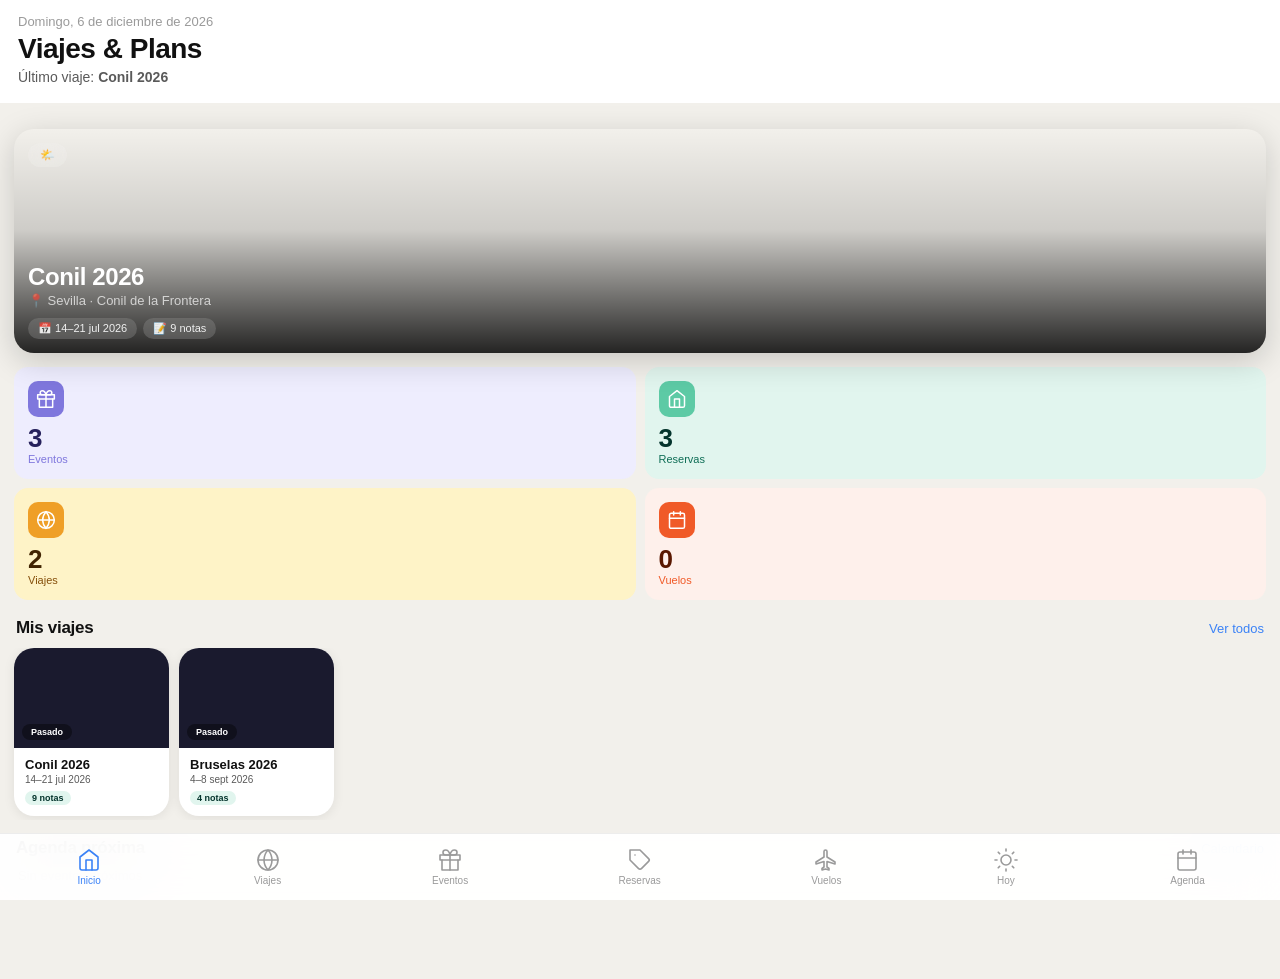
==== v3.html @ dc6c93c6 "Add files via upload" ====
<!DOCTYPE html>
<html lang="es">
<head>
<meta charset="UTF-8">
<meta name="viewport" content="width=device-width, initial-scale=1, viewport-fit=cover">
<meta name="apple-mobile-web-app-capable" content="yes">
<meta name="apple-mobile-web-app-status-bar-style" content="black-translucent">
<meta name="apple-mobile-web-app-title" content="Viajes & Plans">
<meta name="theme-color" content="#0f0f1a">
<title>Viajes & Plans</title>
<style>
:root{
  --bg:#f2f0eb;--card:#fff;--text:#111;--text2:#5a5a5a;--text3:#9a9a9a;
  --border:rgba(0,0,0,.07);--navy:#0f0f1a;--navy2:#1a1a2e;
  --teal:#5DCAA5;--teal-d:#04342C;--teal-l:#E1F5EE;
  --purple:#7F77DD;--purple-d:#26215C;--purple-l:#EEEDFE;
  --amber:#EF9F27;--amber-d:#412402;--amber-l:#FEF3C7;
  --blue:#3B82F6;--blue-d:#1e3a5f;--blue-l:#EFF6FF;
  --coral:#F05A28;--coral-l:#FEF0EB;--coral-d:#5a1800;
  --red:#EF4444;--red-l:#FEF2F2;
  --r:20px;--r-sm:14px;
  --safe-t:env(safe-area-inset-top,44px);
  --safe-b:env(safe-area-inset-bottom,34px);
}
*{box-sizing:border-box;margin:0;padding:0;-webkit-tap-highlight-color:transparent}
html,body{background:var(--bg);font-family:-apple-system,BlinkMacSystemFont,'SF Pro Display','Helvetica Neue',sans-serif;color:var(--text);min-height:100vh;overflow-x:hidden}
.screen{display:none;flex-direction:column;min-height:100vh;padding-bottom:calc(76px + var(--safe-b))}
.screen.active{display:flex}
.tabbar{position:fixed;bottom:0;left:0;right:0;z-index:200;background:rgba(255,255,255,.94);backdrop-filter:blur(24px);-webkit-backdrop-filter:blur(24px);border-top:.5px solid var(--border);display:flex;justify-content:space-around;padding:10px 0 calc(10px + var(--safe-b))}
.tab{display:flex;flex-direction:column;align-items:center;gap:3px;padding:4px 14px;cursor:pointer;min-width:56px}
.tab svg{width:24px;height:24px;stroke:var(--text3);fill:none;stroke-width:1.6;stroke-linecap:round;stroke-linejoin:round;transition:stroke .2s}
.tab span{font-size:10px;color:var(--text3);transition:color .2s;font-weight:500}
.tab.active svg{stroke:var(--blue)}
.tab.active span{color:var(--blue)}
.pg-hd{background:var(--card);padding:calc(var(--safe-t) + 14px) 18px 16px;border-bottom:.5px solid var(--border)}
.pg-hd-row{display:flex;align-items:flex-end;justify-content:space-between}
.pg-hd h1{font-size:28px;font-weight:700;letter-spacing:-.5px}
.pg-hd p{font-size:14px;color:var(--text2);margin-top:3px}
.pg-add-btn{display:flex;align-items:center;gap:5px;background:var(--navy);color:#fff;border:none;border-radius:30px;padding:8px 14px;font-size:13px;font-weight:700;cursor:pointer;flex-shrink:0}
.pg-add-btn svg{width:16px;height:16px;stroke:#fff;fill:none;stroke-width:2.5;stroke-linecap:round;stroke-linejoin:round}
.home-hd{background:var(--card);padding:calc(var(--safe-t) + 14px) 18px 18px}
.home-date{font-size:13px;color:var(--text3);margin-bottom:4px}
.home-title{font-size:28px;font-weight:700;letter-spacing:-.5px}
.home-sub{font-size:14px;color:var(--text2);margin-top:4px}
.hero-wrap{padding:14px 14px 0}
.hero-card{border-radius:var(--r);overflow:hidden;position:relative;height:224px;cursor:pointer;box-shadow:0 8px 32px rgba(0,0,0,.18)}
.hero-card img{width:100%;height:100%;object-fit:cover;display:block}
.hero-card .hero-bg{position:absolute;inset:0;background-size:cover;background-position:center;}
.hero-overlay{position:absolute;inset:0;background:linear-gradient(to top,rgba(0,0,0,.85) 0%,rgba(0,0,0,.15) 55%,transparent 100%)}
.hero-top{position:absolute;top:14px;left:14px;right:14px;display:flex;justify-content:space-between;align-items:flex-start}
.weather-pill{background:rgba(255,255,255,.15);backdrop-filter:blur(10px);-webkit-backdrop-filter:blur(10px);border-radius:30px;padding:5px 12px;font-size:12px;color:#fff;font-weight:500}
.countdown-pill{background:var(--teal);border-radius:30px;padding:6px 12px;text-align:center}
.cd-n{font-size:16px;font-weight:700;color:var(--teal-d);line-height:1}
.cd-l{font-size:9px;color:#085041;text-transform:uppercase;letter-spacing:.4px}
.hero-bottom{position:absolute;bottom:14px;left:14px;right:14px}
.hero-name{font-size:24px;font-weight:700;color:#fff;letter-spacing:-.4px;line-height:1.1}
.hero-dest{font-size:13px;color:rgba(255,255,255,.7);margin-top:3px}
.hero-chips{display:flex;gap:6px;margin-top:10px;flex-wrap:wrap}
.hero-chip{background:rgba(255,255,255,.15);backdrop-filter:blur(8px);-webkit-backdrop-filter:blur(8px);border-radius:20px;padding:4px 10px;font-size:11px;color:rgba(255,255,255,.9);font-weight:500}
.no-trips-hero{background:var(--navy2);border-radius:var(--r);height:160px;display:flex;flex-direction:column;align-items:center;justify-content:center;gap:8px;cursor:pointer}
.no-trips-hero span{font-size:36px}
.no-trips-hero p{font-size:14px;color:rgba(255,255,255,.7);font-weight:500}
.stat-grid{display:grid;grid-template-columns:1fr 1fr;gap:9px;padding:14px 14px 0}
.sc{border-radius:var(--r-sm);padding:14px;cursor:pointer}
.sc.purple{background:var(--purple-l)}.sc.teal{background:var(--teal-l)}.sc.amber{background:var(--amber-l)}.sc.coral{background:var(--coral-l)}
.sc-icon{width:36px;height:36px;border-radius:10px;display:flex;align-items:center;justify-content:center;margin-bottom:8px}
.sc-icon svg{width:20px;height:20px;stroke:#fff;fill:none;stroke-width:1.8;stroke-linecap:round;stroke-linejoin:round}
.sc.purple .sc-icon{background:var(--purple)}.sc.teal .sc-icon{background:var(--teal)}.sc.amber .sc-icon{background:var(--amber)}.sc.coral .sc-icon{background:var(--coral)}
.sc-n{font-size:26px;font-weight:700;line-height:1}
.sc.purple .sc-n{color:var(--purple-d)}.sc.teal .sc-n{color:var(--teal-d)}.sc.amber .sc-n{color:var(--amber-d)}.sc.coral .sc-n{color:var(--coral-d)}
.sc-l{font-size:11px;margin-top:2px;font-weight:500}
.sc.purple .sc-l{color:var(--purple)}.sc.teal .sc-l{color:#0F6E56}.sc.amber .sc-l{color:#854F0B}.sc.coral .sc-l{color:var(--coral)}
.sec-hd{display:flex;align-items:center;justify-content:space-between;padding:18px 16px 10px}
.sec-hd h2{font-size:17px;font-weight:700;letter-spacing:-.3px}
.sec-hd button{font-size:13px;color:var(--blue);background:none;border:none;cursor:pointer;font-weight:500}
.hscroll{display:flex;gap:10px;padding:0 14px 4px;overflow-x:auto;-webkit-overflow-scrolling:touch}
.hscroll::-webkit-scrollbar{display:none}
.tc{min-width:155px;border-radius:var(--r);overflow:hidden;flex-shrink:0;background:var(--card);box-shadow:0 2px 12px rgba(0,0,0,.08);cursor:pointer}
.tc-img{height:100px;overflow:hidden;position:relative;background:var(--navy2)}
.tc-img img{width:100%;height:100%;object-fit:cover;display:block}
.tc-badge{position:absolute;bottom:8px;left:8px;font-size:9px;font-weight:700;padding:3px 9px;border-radius:20px}
.tc-badge.green{background:var(--teal);color:var(--teal-d)}.tc-badge.blue{background:var(--blue);color:#fff}.tc-badge.gray{background:rgba(0,0,0,.4);color:#fff}
.tc-body{padding:9px 11px 11px}
.tc-body h3{font-size:13px;font-weight:700}
.tc-body p{font-size:10px;color:var(--text2);margin-top:2px}
.tc-pills{display:flex;gap:4px;margin-top:6px;flex-wrap:wrap}
.pill{font-size:9px;font-weight:700;padding:2px 7px;border-radius:20px}
.pill.blue{background:var(--blue-l);color:var(--blue-d)}.pill.teal{background:var(--teal-l);color:var(--teal-d)}.pill.amber{background:var(--amber-l);color:var(--amber-d)}.pill.purple{background:var(--purple-l);color:var(--purple-d)}
.agenda{padding:0 14px}
.ar{display:flex;align-items:center;gap:10px;background:var(--card);border-radius:var(--r-sm);padding:11px 13px;margin-bottom:8px;box-shadow:0 1px 6px rgba(0,0,0,.05);cursor:pointer}
.ar-date{min-width:44px;border-radius:11px;padding:6px 4px;text-align:center;flex-shrink:0}
.ar-date.ev{background:var(--purple-l)}.ar-date.ho{background:var(--teal-l)}.ar-date.re{background:var(--amber-l)}
.ar-date .d{font-size:18px;font-weight:700;line-height:1}
.ar-date .m{font-size:9px;text-transform:uppercase;letter-spacing:.3px;margin-top:2px;font-weight:600}
.ar-date.ev .d,.ar-date.ev .m{color:#3C3489}.ar-date.ho .d,.ar-date.ho .m{color:var(--teal-d)}.ar-date.re .d,.ar-date.re .m{color:var(--amber-d)}
.ar-body{flex:1;min-width:0}
.ar-body h3{font-size:13px;font-weight:600;white-space:nowrap;overflow:hidden;text-overflow:ellipsis}
.ar-body p{font-size:11px;color:var(--text2);margin-top:2px}
.ar-tag{font-size:9px;font-weight:700;padding:3px 8px;border-radius:20px;white-space:nowrap}
.ar-tag.ev{background:var(--purple-l);color:var(--purple-d)}.ar-tag.ho{background:var(--teal-l);color:var(--teal-d)}.ar-tag.re{background:var(--amber-l);color:var(--amber-d)}
.banner-card{border-radius:var(--r);overflow:hidden;background:var(--card);box-shadow:0 3px 16px rgba(0,0,0,.09);margin-bottom:14px}
.banner-img{position:relative;overflow:hidden;background:var(--navy2)}
.banner-img img{width:100%;height:100%;object-fit:cover;display:block;transition:transform .3s}
.banner-img.h180{height:180px}.banner-img.h160{height:160px}.banner-img.h140{height:140px}
.banner-img.top img{object-position:top center}
.banner-img.center img{object-position:center center}
.banner-img.bottom img{object-position:bottom center}
.b-overlay{position:absolute;inset:0;background:linear-gradient(to top,rgba(0,0,0,.82) 0%,rgba(0,0,0,.1) 50%,transparent 100%)}
.b-content{position:absolute;bottom:14px;left:14px;right:14px}
.b-tag{display:inline-block;font-size:9px;font-weight:700;padding:3px 9px;border-radius:20px;margin-bottom:7px;letter-spacing:.3px}
.b-tag.concert{background:var(--purple);color:#fff}.b-tag.entrada{background:var(--teal);color:var(--teal-d)}.b-tag.hotel{background:var(--teal);color:var(--teal-d)}.b-tag.restaurante{background:var(--amber);color:var(--amber-d)}.b-tag.apartamento{background:var(--blue);color:#fff}.b-tag.viaje{background:rgba(255,255,255,.2);color:#fff}
.b-title{font-size:20px;font-weight:700;color:#fff;letter-spacing:-.3px;line-height:1.1}
.b-sub{font-size:12px;color:rgba(255,255,255,.72);margin-top:4px}
.b-body{padding:13px 15px 15px}
.b-meta{display:flex;gap:12px;margin-bottom:12px;flex-wrap:wrap}
.b-meta-item{display:flex;align-items:center;gap:5px;font-size:12px;color:var(--text2)}
.b-meta-item svg{width:14px;height:14px;stroke:var(--text3);fill:none;stroke-width:1.8;stroke-linecap:round;stroke-linejoin:round}
.b-actions{display:flex;gap:8px}
.b-btn{flex:1;padding:11px 8px;border-radius:var(--r-sm);font-size:12px;font-weight:700;text-align:center;text-decoration:none;border:none;cursor:pointer;display:block}
.b-btn.primary{background:var(--navy);color:#fff}.b-btn.purple{background:var(--purple-l);color:var(--purple-d)}.b-btn.teal{background:var(--teal-l);color:var(--teal-d)}.b-btn.blue{background:var(--blue-l);color:var(--blue-d)}.b-btn.disabled{background:#f0f0f0;color:#aaa;pointer-events:none}
.b-footer{display:flex;justify-content:space-between;align-items:center;margin-top:12px;padding-top:12px;border-top:.5px solid var(--border)}
.b-share-btn{display:flex;align-items:center;gap:4px;background:none;border:none;color:var(--blue);font-size:12px;font-weight:600;cursor:pointer;padding:0}
.b-share-btn svg{width:13px;height:13px;stroke:currentColor;fill:none;stroke-width:2.5;stroke-linecap:round;stroke-linejoin:round}
.b-edit-btn{display:flex;align-items:center;gap:4px;background:none;border:none;color:var(--text3);font-size:12px;cursor:pointer;padding:0}
.b-edit-btn svg{width:13px;height:13px;stroke:currentColor;fill:none;stroke-width:2;stroke-linecap:round;stroke-linejoin:round}
.det-hd{position:relative;overflow:hidden;background:var(--navy)}
.det-hd-img{width:100%;height:220px;object-fit:cover;display:block;opacity:.55}
.det-hd-img.top{object-position:top center}.det-hd-img.center{object-position:center}.det-hd-img.bottom{object-position:bottom center}
.det-overlay{position:absolute;inset:0;background:linear-gradient(to top,var(--navy) 0%,transparent 65%)}
.det-back{position:absolute;top:calc(var(--safe-t) + 12px);left:16px;display:flex;align-items:center;gap:5px;color:rgba(255,255,255,.8);font-size:14px;cursor:pointer;background:rgba(0,0,0,.2);backdrop-filter:blur(8px);-webkit-backdrop-filter:blur(8px);border:none;border-radius:30px;padding:6px 12px}
.det-back svg{width:18px;height:18px;stroke:rgba(255,255,255,.8);fill:none;stroke-width:2;stroke-linecap:round;stroke-linejoin:round}
.det-weather{position:absolute;top:calc(var(--safe-t) + 12px);right:16px;background:rgba(255,255,255,.15);backdrop-filter:blur(10px);-webkit-backdrop-filter:blur(10px);border-radius:30px;padding:5px 12px;font-size:12px;color:#fff;font-weight:500}
.det-content{position:absolute;bottom:0;left:0;right:0;padding:20px}
.det-title{font-size:26px;font-weight:700;color:#fff;letter-spacing:-.4px}
.det-sub{font-size:13px;color:rgba(255,255,255,.65);margin-top:3px}
.det-chips{display:flex;gap:6px;margin-top:10px;flex-wrap:wrap}
.det-actions{padding:10px 14px 0;display:flex;gap:8px;justify-content:flex-end}
.det-action-btn{display:flex;align-items:center;gap:5px;border:none;border-radius:30px;padding:8px 14px;font-size:12px;font-weight:700;cursor:pointer}
.notes-wrap{padding:12px 14px 0}
.note-card{background:var(--card);border-radius:var(--r-sm);margin-bottom:8px;overflow:hidden;box-shadow:0 1px 6px rgba(0,0,0,.05)}
.note-hd{padding:13px 14px;display:flex;align-items:center;justify-content:space-between;cursor:pointer}
.note-hd h3{font-size:14px;font-weight:600;flex:1;padding-right:8px;line-height:1.3}
.note-hd-icons{display:flex;align-items:center;gap:8px}
.note-hd svg.chevron{width:18px;height:18px;stroke:var(--text3);fill:none;stroke-width:2;stroke-linecap:round;stroke-linejoin:round;transition:transform .3s;flex-shrink:0}
.note-body{display:none;padding:12px 14px 14px;font-size:13px;color:var(--text2);line-height:1.8;white-space:pre-wrap;border-top:.5px solid var(--border)}
.note-body a{color:var(--blue);text-decoration:none;font-weight:500}
.note-card.open .note-body{display:block}
.note-card.open .note-hd svg.chevron{transform:rotate(180deg)}
.note-del-btn{background:none;border:none;cursor:pointer;padding:2px;flex-shrink:0}
.note-del-btn svg{width:15px;height:15px;stroke:var(--text3);fill:none;stroke-width:2;stroke-linecap:round;stroke-linejoin:round}.note-del-btn:first-child svg{stroke:var(--blue)}
.add-note-btn{display:flex;align-items:center;justify-content:center;gap:8px;width:100%;padding:13px;background:var(--card);border-radius:var(--r-sm);border:1.5px dashed var(--border);font-size:13px;font-weight:600;color:var(--text2);cursor:pointer;margin-bottom:8px}
.add-note-btn svg{width:18px;height:18px;stroke:var(--text3);fill:none;stroke-width:2;stroke-linecap:round;stroke-linejoin:round}
.raw-toggle{display:inline-flex;align-items:center;gap:4px;font-size:12px;color:var(--blue);font-weight:600;background:none;border:none;cursor:pointer;margin-top:10px;padding:0}
.raw-body{display:none;background:var(--bg);border-radius:var(--r-sm);padding:12px;margin-top:8px;font-size:12px;color:var(--text2);line-height:1.65;white-space:pre-wrap}
.raw-body.open{display:block}
.cal-wrap{padding:14px}
.cal-header{display:flex;align-items:center;justify-content:space-between;margin-bottom:14px}
.cal-header h2{font-size:18px;font-weight:700;letter-spacing:-.3px}
.cal-nav{display:flex;gap:4px}
.cal-nav button{width:32px;height:32px;border-radius:50%;border:none;background:var(--card);cursor:pointer;display:flex;align-items:center;justify-content:center;box-shadow:0 1px 4px rgba(0,0,0,.08)}
.cal-nav button svg{width:16px;height:16px;stroke:var(--text);fill:none;stroke-width:2;stroke-linecap:round;stroke-linejoin:round}
.cal-grid-header{display:grid;grid-template-columns:repeat(7,1fr);margin-bottom:4px}
.cal-grid-header span{text-align:center;font-size:11px;font-weight:600;color:var(--text3);padding:4px 0}
.cal-grid{display:grid;grid-template-columns:repeat(7,1fr);gap:3px}
.cal-day{height:44px;border-radius:10px;display:flex;flex-direction:column;align-items:center;justify-content:center;cursor:pointer;position:relative;font-size:14px;font-weight:500;color:var(--text)}
.cal-day.empty{cursor:default}
.cal-day.today{background:var(--blue);color:#fff;font-weight:700}
.cal-day.has-event::after{content:'';position:absolute;bottom:5px;width:4px;height:4px;border-radius:50%;background:var(--purple)}
.cal-day.has-trip{background:var(--teal-l);color:var(--teal-d)}
.cal-day.has-trip.today{background:var(--blue);color:#fff}
.cal-day.has-reservation::after{content:'';position:absolute;bottom:5px;width:4px;height:4px;border-radius:50%;background:var(--amber)}
.cal-day.has-event.has-trip::after{background:var(--purple)}
.cal-events-day{background:var(--card);border-radius:var(--r-sm);padding:12px 14px;margin-top:12px;display:none}
.cal-events-day.show{display:block}
.cal-ev-title{font-size:13px;font-weight:700;margin-bottom:8px}
.cal-ev-item{display:flex;align-items:center;gap:8px;padding:7px 0;border-bottom:.5px solid var(--border);font-size:13px}
.cal-ev-item:last-child{border-bottom:none}
.cal-ev-dot{width:8px;height:8px;border-radius:50%;flex-shrink:0}
.overlay{position:fixed;inset:0;background:rgba(0,0,0,.55);z-index:300;display:none;align-items:flex-end}
.overlay.open{display:flex}
.sheet{background:var(--card);border-radius:24px 24px 0 0;padding:0 0 calc(16px + var(--safe-b));width:100%;max-height:92vh;overflow-y:auto;display:flex;flex-direction:column}
.sheet-handle{width:36px;height:4px;background:var(--border);border-radius:2px;margin:12px auto 0}
.sheet-header{padding:16px 18px 12px;border-bottom:.5px solid var(--border);display:flex;align-items:center;justify-content:space-between}
.sheet-header h2{font-size:18px;font-weight:700;letter-spacing:-.3px}
.sheet-close{width:30px;height:30px;border-radius:50%;background:var(--bg);border:none;cursor:pointer;display:flex;align-items:center;justify-content:center;font-size:16px;color:var(--text2)}
.sheet-body{padding:16px 18px;flex:1;overflow-y:auto}
.sheet-footer{padding:12px 18px 0;border-top:.5px solid var(--border)}
.form-group{margin-bottom:16px}
.form-label{font-size:12px;font-weight:700;color:var(--text2);text-transform:uppercase;letter-spacing:.5px;margin-bottom:7px;display:block}
.form-input,.form-select,.form-textarea{width:100%;background:var(--bg);border:1.5px solid transparent;border-radius:var(--r-sm);padding:12px 14px;font-size:15px;color:var(--text);font-family:inherit;outline:none;-webkit-appearance:none;transition:border-color .2s}
.form-input:focus,.form-select:focus,.form-textarea:focus{border-color:var(--blue);background:var(--card)}
.form-textarea{min-height:140px;resize:vertical;line-height:1.6;font-size:13px}
.form-hint{font-size:11px;color:var(--text3);margin-top:5px}
.img-preview-wrap{border-radius:var(--r-sm);overflow:hidden;height:140px;background:var(--bg);margin-top:8px;position:relative;display:none}
.img-preview-wrap.show{display:block}
.img-preview-wrap img{width:100%;height:100%;object-fit:cover;display:block}
.img-pos-row{display:flex;gap:6px;margin-top:8px}
.img-pos-btn{flex:1;padding:7px;border-radius:var(--r-sm);border:1.5px solid var(--border);background:var(--bg);font-size:11px;font-weight:600;color:var(--text2);cursor:pointer;text-align:center}
.img-pos-btn.active{border-color:var(--blue);background:var(--blue-l);color:var(--blue-d)}
.form-save-btn{width:100%;padding:15px;background:var(--navy);color:#fff;border:none;border-radius:var(--r-sm);font-size:16px;font-weight:700;cursor:pointer;margin-top:4px}
.form-delete-btn{width:100%;padding:13px;background:var(--red-l);color:var(--red);border:none;border-radius:var(--r-sm);font-size:14px;font-weight:700;cursor:pointer;margin-top:8px}
.type-grid{display:grid;grid-template-columns:1fr 1fr;gap:8px}
.type-opt{padding:12px;border-radius:var(--r-sm);border:1.5px solid var(--border);background:var(--bg);text-align:center;cursor:pointer;font-size:13px;font-weight:600;color:var(--text2)}
.type-opt.active{border-color:var(--blue);background:var(--blue-l);color:var(--blue-d)}
.weather-week{padding:0 14px 4px;overflow-x:auto;display:flex;gap:8px;-webkit-overflow-scrolling:touch}
.weather-week::-webkit-scrollbar{display:none}
.weather-day{background:var(--card);border-radius:var(--r-sm);padding:10px 12px;display:flex;flex-direction:column;align-items:center;gap:4px;min-width:64px;flex-shrink:0;box-shadow:0 1px 6px rgba(0,0,0,.06)}
.weather-day.today{background:var(--navy);border:none}
.weather-day-name{font-size:10px;font-weight:700;color:var(--text3);text-transform:uppercase;letter-spacing:.4px}
.weather-day.today .weather-day-name{color:rgba(255,255,255,.6)}
.weather-day-icon{font-size:22px;line-height:1}
.weather-day-temp{font-size:14px;font-weight:700;color:var(--text)}
.weather-day.today .weather-day-temp{color:#fff}
.weather-day-minmax{font-size:10px;color:var(--text3);font-weight:500}
.weather-day.today .weather-day-minmax{color:rgba(255,255,255,.5)}
.weather-loading{padding:12px 14px;font-size:12px;color:var(--text3);display:flex;align-items:center;gap:6px}
.share-opt{display:flex;align-items:center;gap:14px;padding:13px 0;border-bottom:.5px solid var(--border);cursor:pointer}
.share-opt:last-child{border-bottom:none}
.share-ic{width:46px;height:46px;border-radius:13px;display:flex;align-items:center;justify-content:center;font-size:22px;flex-shrink:0}
.share-text h3{font-size:15px;font-weight:600}
.share-text p{font-size:12px;color:var(--text2);margin-top:2px}
.reminder{background:var(--navy2);border-radius:var(--r-sm);padding:12px 14px;margin:0 14px 0;display:flex;align-items:center;gap:10px}
.reminder-icon{font-size:24px;flex-shrink:0}
.reminder-body h3{font-size:13px;font-weight:600;color:#fff}
.reminder-body p{font-size:11px;color:rgba(255,255,255,.65);margin-top:2px}
.search-bar{margin:12px 14px 0;background:var(--card);border-radius:var(--r-sm);padding:10px 14px;display:flex;align-items:center;gap:8px;box-shadow:0 1px 6px rgba(0,0,0,.05)}
.search-bar svg{width:16px;height:16px;stroke:var(--text3);fill:none;stroke-width:2;stroke-linecap:round;stroke-linejoin:round;flex-shrink:0}
.search-bar input{flex:1;border:none;background:none;font-size:14px;color:var(--text);outline:none;font-family:inherit}
.search-bar input::placeholder{color:var(--text3)}
.empty{padding:40px 20px;text-align:center;color:var(--text3)}
.empty span{font-size:48px;display:block;margin-bottom:12px}
.empty p{font-size:14px;line-height:1.5}
.paste-area{background:var(--bg);border:1.5px dashed var(--border);border-radius:var(--r-sm);padding:14px;margin-bottom:12px;cursor:pointer;text-align:center}
.paste-area p{font-size:13px;color:var(--text2);font-weight:500}
.paste-area span{font-size:11px;color:var(--text3);margin-top:3px;display:block}
.list-sep{padding:8px 0 4px;font-size:11px;font-weight:700;color:var(--text3);text-transform:uppercase;letter-spacing:.6px;display:flex;align-items:center;gap:8px}
.list-sep::after{content:'';flex:1;height:.5px;background:var(--border)}
.trip-sel-wrap{display:flex;gap:6px;flex-wrap:wrap;margin-top:6px}
.trip-sel-opt{padding:7px 12px;border-radius:30px;border:1.5px solid var(--border);background:var(--bg);font-size:12px;font-weight:600;color:var(--text2);cursor:pointer;white-space:nowrap}
.trip-sel-opt.active{border-color:var(--blue);background:var(--blue-l);color:var(--blue-d)}
.linked-section{padding:4px 14px 0}
.linked-item{display:flex;align-items:center;gap:10px;background:var(--card);border-radius:var(--r-sm);padding:10px 13px;margin-bottom:7px;box-shadow:0 1px 6px rgba(0,0,0,.05)}
.linked-dot{width:8px;height:8px;border-radius:50%;flex-shrink:0}
.linked-body{flex:1;min-width:0}
.linked-body h4{font-size:13px;font-weight:600;white-space:nowrap;overflow:hidden;text-overflow:ellipsis}
.linked-body p{font-size:11px;color:var(--text2);margin-top:2px}
.linked-tag{font-size:9px;font-weight:700;padding:3px 8px;border-radius:20px;white-space:nowrap}
.b-btn.call{background:#E8F5E9;color:#1B5E20}
.cal-ev-time{font-size:11px;color:var(--text3);white-space:nowrap;margin-left:auto;margin-right:8px}
.cal-ev-badge{font-size:9px;font-weight:700;padding:2px 7px;border-radius:20px}
.trip-link-badge{font-size:11px;color:var(--blue);font-weight:600;margin-bottom:8px;display:block}

.flight-card{border-radius:var(--r);background:linear-gradient(135deg,#0f0f1a 0%,#1a1a2e 100%);box-shadow:0 4px 20px rgba(0,0,0,.25);margin-bottom:14px;overflow:hidden}
.flight-header{padding:16px 16px 12px}
.flight-airline-row{font-size:11px;color:rgba(255,255,255,.4);font-weight:600;text-transform:uppercase;letter-spacing:.6px;margin-bottom:10px}
.flight-route{display:flex;align-items:center;gap:6px;margin-bottom:10px}
.flight-iata{font-size:28px;font-weight:700;color:#fff;letter-spacing:-1px;line-height:1}
.flight-iata-city{font-size:10px;color:rgba(255,255,255,.4);margin-top:2px;font-weight:500}
.flight-arrow{flex:1;text-align:center;color:rgba(255,255,255,.25);font-size:20px;letter-spacing:-2px}
.flight-meta-row{display:flex;gap:12px;flex-wrap:wrap}
.flight-meta-item{font-size:11px;color:rgba(255,255,255,.5);display:flex;align-items:center;gap:4px}
.flight-locator-box{text-align:right}
.flight-locator-label{font-size:9px;color:rgba(255,255,255,.35);text-transform:uppercase;letter-spacing:.5px;margin-bottom:2px}
.flight-locator{font-size:20px;font-weight:700;color:#38bdf8;letter-spacing:3px}
.flight-body{background:var(--card);padding:12px 14px 14px}
.flight-status{display:inline-flex;align-items:center;gap:6px;padding:5px 11px;border-radius:20px;font-size:11px;font-weight:700;cursor:pointer;margin-bottom:10px;user-select:none}
.flight-status.pending{background:var(--amber-l);color:var(--amber-d)}
.flight-status.checked{background:var(--teal-l);color:var(--teal-d)}
.flight-status.boarded{background:var(--purple-l);color:var(--purple-d)}
.flight-checkin-tag{font-size:10px;font-weight:700;color:#0EA5E9;background:#F0F9FF;padding:3px 9px;border-radius:20px;margin-left:6px}
.checkin-banner{background:linear-gradient(135deg,#0EA5E9,#0284c7);border-radius:var(--r-sm);padding:13px 15px;margin:10px 14px 0;display:flex;align-items:center;gap:12px;cursor:pointer}
.checkin-banner-dark{background:linear-gradient(135deg,#1e3a5f,#0f0f1a)}
.checkin-banner-icon{font-size:26px;flex-shrink:0}
.checkin-banner-body h3{font-size:13px;font-weight:700;color:#fff}
.checkin-banner-body p{font-size:11px;color:rgba(255,255,255,.75);margin-top:2px}
.checkin-ok-btn{background:rgba(255,255,255,.2);color:#fff;border:none;border-radius:20px;padding:6px 13px;font-size:11px;font-weight:700;cursor:pointer;white-space:nowrap;flex-shrink:0;margin-left:auto}
.note-map-btn{display:flex;align-items:center;gap:6px;font-size:12px;color:var(--blue);font-weight:600;background:var(--blue-l);border:none;border-radius:var(--r-sm);padding:8px 12px;cursor:pointer;margin:0 14px 10px;width:calc(100% - 28px)}
.note-map-btn svg{width:14px;height:14px;stroke:var(--blue);fill:none;stroke-width:2;stroke-linecap:round;stroke-linejoin:round;flex-shrink:0}
.note-map-list{background:var(--bg);border-top:.5px solid var(--border);padding:10px 14px;display:none}
.note-map-list.open{display:block}
.note-map-link{display:flex;align-items:center;gap:8px;padding:9px 0;border-bottom:.5px solid var(--border);text-decoration:none;color:var(--text)}
.note-map-link:last-child{border-bottom:none}
.note-map-link-dot{width:8px;height:8px;border-radius:50%;background:var(--blue);flex-shrink:0}
.note-map-link span{font-size:13px;font-weight:500;flex:1;white-space:nowrap;overflow:hidden;text-overflow:ellipsis}
.note-map-link-arrow{font-size:14px;color:var(--text3)}
/* MODO HOY */
.hoy-header{background:linear-gradient(135deg,var(--navy) 0%,var(--navy2) 100%);padding:calc(var(--safe-t) + 16px) 18px 18px}
.hoy-label{font-size:11px;font-weight:700;color:rgba(255,255,255,.45);text-transform:uppercase;letter-spacing:.8px;margin-bottom:4px}
.hoy-title{font-size:26px;font-weight:700;color:#fff;letter-spacing:-.4px}
.hoy-trip{font-size:13px;color:rgba(255,255,255,.6);margin-top:3px}
.hoy-section{padding:14px 14px 0}
.hoy-section-title{font-size:12px;font-weight:700;color:var(--text3);text-transform:uppercase;letter-spacing:.6px;margin-bottom:10px;display:flex;align-items:center;gap:6px}
.hoy-item{background:var(--card);border-radius:var(--r-sm);padding:12px 14px;margin-bottom:8px;box-shadow:0 1px 6px rgba(0,0,0,.05);display:flex;align-items:center;gap:12px}
.hoy-item-time{font-size:13px;font-weight:700;color:var(--blue);min-width:42px;text-align:center}
.hoy-item-body{flex:1;min-width:0}
.hoy-item-body h4{font-size:14px;font-weight:600;white-space:nowrap;overflow:hidden;text-overflow:ellipsis}
.hoy-item-body p{font-size:11px;color:var(--text2);margin-top:2px}
.hoy-item-tag{font-size:9px;font-weight:700;padding:3px 8px;border-radius:20px;white-space:nowrap}
.hoy-note{background:var(--card);border-radius:var(--r-sm);padding:14px;margin-bottom:8px;box-shadow:0 1px 6px rgba(0,0,0,.05)}
.hoy-note h4{font-size:14px;font-weight:600;margin-bottom:8px}
.hoy-note p{font-size:12px;color:var(--text2);line-height:1.6;white-space:pre-wrap}
.hoy-empty{padding:40px 20px;text-align:center;color:var(--text3)}
.hoy-next{background:var(--blue);border-radius:var(--r-sm);padding:12px 14px;margin-bottom:8px;display:flex;align-items:center;gap:12px}
.hoy-next-label{font-size:10px;font-weight:700;color:rgba(255,255,255,.7);text-transform:uppercase;letter-spacing:.5px}
.hoy-next-text{font-size:14px;font-weight:700;color:#fff}
.hoy-next-time{font-size:12px;color:rgba(255,255,255,.8);margin-top:1px}
/* GASOLINERAS */
.gas-card{background:var(--card);border-radius:var(--r-sm);padding:13px 14px;margin-bottom:8px;box-shadow:0 1px 6px rgba(0,0,0,.05);display:flex;align-items:center;gap:12px}
.gas-logo{width:40px;height:40px;border-radius:10px;background:#ff6b00;display:flex;align-items:center;justify-content:center;flex-shrink:0;font-size:11px;font-weight:700;color:#fff;text-align:center;line-height:1.2}
.gas-body{flex:1;min-width:0}
.gas-body h4{font-size:13px;font-weight:600;white-space:nowrap;overflow:hidden;text-overflow:ellipsis}
.gas-body p{font-size:11px;color:var(--text2);margin-top:2px}
.gas-dist{font-size:12px;font-weight:700;color:var(--blue);white-space:nowrap}
.gas-nav-btn{background:var(--teal-l);color:var(--teal-d);border:none;border-radius:20px;padding:6px 12px;font-size:11px;font-weight:700;cursor:pointer;white-space:nowrap;text-decoration:none;display:inline-block}
.gas-loading{padding:30px;text-align:center;color:var(--text3);font-size:13px}
.gas-brand-filter{display:flex;gap:8px;padding:0 14px 12px;flex-wrap:wrap}
.gas-brand-btn{padding:7px 14px;border-radius:30px;border:1.5px solid var(--border);background:var(--bg);font-size:12px;font-weight:600;color:var(--text2);cursor:pointer}
.gas-brand-btn.active{border-color:#ff6b00;background:#fff5f0;color:#cc4400}
</style>
</head>
<body>

<!-- HOME -->
<div class="screen active" id="screen-home">
  <div class="home-hd">
    <div class="home-date" id="today-date"></div>
    <div class="home-title">Viajes &amp; Plans</div>
    <div class="home-sub" id="home-sub">Cargando...</div>
  </div>
  <div id="checkin-banner-wrap"></div>
  <div id="reminder-wrap" style="margin-top:12px"></div>
  <div class="hero-wrap" id="hero-wrap">
    <div class="no-trips-hero" onclick="openSheet('trip')"><span>🗺️</span><p>Añade tu primer viaje</p></div>
  </div>
  <div class="stat-grid">
    <div class="sc purple" onclick="showScreen('events')">
      <div class="sc-icon"><svg viewBox="0 0 24 24"><path d="M20 12V22H4V12"/><path d="M22 7H2v5h20V7z"/><path d="M12 22V7"/><path d="M12 7H7.5a2.5 2.5 0 010-5C11 2 12 7 12 7z"/><path d="M12 7h4.5a2.5 2.5 0 000-5C13 2 12 7 12 7z"/></svg></div>
      <div class="sc-n" id="stat-events">0</div><div class="sc-l">Eventos</div>
    </div>
    <div class="sc teal" onclick="showScreen('reservations')">
      <div class="sc-icon"><svg viewBox="0 0 24 24"><path d="M3 9l9-7 9 7v11a2 2 0 01-2 2H5a2 2 0 01-2-2z"/><polyline points="9 22 9 12 15 12 15 22"/></svg></div>
      <div class="sc-n" id="stat-res">0</div><div class="sc-l">Reservas</div>
    </div>
    <div class="sc amber" onclick="showScreen('trips')">
      <div class="sc-icon"><svg viewBox="0 0 24 24"><circle cx="12" cy="12" r="10"/><line x1="2" y1="12" x2="22" y2="12"/><path d="M12 2a15.3 15.3 0 014 10 15.3 15.3 0 01-4 10 15.3 15.3 0 01-4-10 15.3 15.3 0 014-10z"/></svg></div>
      <div class="sc-n" id="stat-trips">0</div><div class="sc-l">Viajes</div>
    </div>
    <div class="sc coral" onclick="showScreen('flights')">
      <div class="sc-icon"><svg viewBox="0 0 24 24"><rect x="3" y="4" width="18" height="18" rx="2"/><line x1="16" y1="2" x2="16" y2="6"/><line x1="8" y1="2" x2="8" y2="6"/><line x1="3" y1="10" x2="21" y2="10"/></svg></div>
      <div class="sc-n" id="stat-flights">0</div><div class="sc-l">Vuelos</div>
    </div>
  </div>
  <div id="hoy-banner-wrap"></div>
  <div class="sec-hd"><h2>Mis viajes</h2><button onclick="showScreen('trips')">Ver todos</button></div>
  <div class="hscroll" id="home-trips-scroll"></div>
  <div class="sec-hd"><h2>Agenda próxima</h2><button onclick="showScreen('calendar')">Calendario</button></div>
  <div class="agenda" id="home-agenda"></div>
  <div style="height:8px"></div>
</div>

<!-- TRIPS -->
<div class="screen" id="screen-trips">
  <div class="pg-hd">
    <div class="pg-hd-row">
      <div><h1>Mis viajes</h1><p id="trips-count">0 viajes</p></div>
      <button class="pg-add-btn" onclick="openSheet('trip')"><svg viewBox="0 0 24 24"><line x1="12" y1="5" x2="12" y2="19"/><line x1="5" y1="12" x2="19" y2="12"/></svg>Nuevo</button>
    </div>
  </div>
  <div id="trips-list" style="padding:14px"></div>
</div>

<!-- TRIP DETAIL -->
<div class="screen" id="screen-detail">
  <div class="det-hd">
    <img class="det-hd-img center" id="det-img" src="" alt="">
    <div class="det-overlay"></div>
    <button class="det-back" onclick="backFromDetail()">
      <svg viewBox="0 0 24 24"><polyline points="15 18 9 12 15 6"/></svg>Volver
    </button>
    <div class="det-weather" id="det-weather">🌤️</div>
    <div class="det-content">
      <div class="det-title" id="det-title"></div>
      <div class="det-sub" id="det-sub"></div>
      <div class="det-chips" id="det-chips"></div>
    </div>
  </div>
  <div id="det-week-weather" style="padding:12px 0 0"></div>
  <div class="det-actions">
    <button class="det-action-btn" style="background:var(--bg);color:var(--text2)" onclick="editCurrentTrip()">
      <svg width="14" height="14" viewBox="0 0 24 24" fill="none" stroke="currentColor" stroke-width="2" stroke-linecap="round" stroke-linejoin="round"><path d="M11 4H4a2 2 0 00-2 2v14a2 2 0 002 2h14a2 2 0 002-2v-7"/><path d="M18.5 2.5a2.121 2.121 0 013 3L12 15l-4 1 1-4 9.5-9.5z"/></svg>
      Editar
    </button>
    <button class="det-action-btn" style="background:var(--navy);color:#fff" onclick="openShareModal('trip',null)">
      <svg width="14" height="14" viewBox="0 0 24 24" fill="none" stroke="#fff" stroke-width="2.5" stroke-linecap="round" stroke-linejoin="round"><circle cx="18" cy="5" r="3"/><circle cx="6" cy="12" r="3"/><circle cx="18" cy="19" r="3"/><line x1="8.59" y1="13.51" x2="15.42" y2="17.49"/><line x1="15.41" y1="6.51" x2="8.59" y2="10.49"/></svg>
      Compartir
    </button>
  </div>
  <div class="linked-section" id="det-linked"></div>
  <div class="notes-wrap" id="det-notes"></div>
  <div style="padding:0 14px 8px">
    <button class="add-note-btn" onclick="openNoteSheet()">
      <svg viewBox="0 0 24 24"><line x1="12" y1="5" x2="12" y2="19"/><line x1="5" y1="12" x2="19" y2="12"/></svg>
      Añadir nota o día del itinerario
    </button>
    <p style="font-size:11px;color:var(--text3);text-align:center;margin-top:8px;line-height:1.5;padding:0 8px">Escribe el título, pega el texto de tu nota del iPhone y los enlaces a Maps se convierten en botones automáticamente</p>
  </div>
</div>

<!-- EVENTS -->
<div class="screen" id="screen-events">
  <div class="pg-hd">
    <div class="pg-hd-row">
      <div><h1>Eventos</h1><p id="events-count">0 eventos</p></div>
      <button class="pg-add-btn" onclick="openSheet('event')"><svg viewBox="0 0 24 24"><line x1="12" y1="5" x2="12" y2="19"/><line x1="5" y1="12" x2="19" y2="12"/></svg>Nuevo</button>
    </div>
  </div>
  <div id="events-list" style="padding:14px"></div>
</div>

<!-- RESERVATIONS -->
<div class="screen" id="screen-reservations">
  <div class="pg-hd">
    <div class="pg-hd-row">
      <div><h1>Reservas</h1><p id="res-count">0 reservas</p></div>
      <button class="pg-add-btn" onclick="openSheet('reservation')"><svg viewBox="0 0 24 24"><line x1="12" y1="5" x2="12" y2="19"/><line x1="5" y1="12" x2="19" y2="12"/></svg>Nueva</button>
    </div>
  </div>
  <div id="res-list" style="padding:14px"></div>
</div>

<!-- CALENDAR -->
<div class="screen" id="screen-calendar">
  <div class="pg-hd"><h1>Calendario</h1><p>Vista mensual</p></div>
  <div class="cal-wrap">
    <div class="cal-header">
      <h2 id="cal-month-label"></h2>
      <div class="cal-nav">
        <button onclick="calNav(-1)"><svg viewBox="0 0 24 24"><polyline points="15 18 9 12 15 6"/></svg></button>
        <button onclick="calNav(1)"><svg viewBox="0 0 24 24"><polyline points="9 18 15 12 9 6"/></svg></button>
      </div>
    </div>
    <div class="cal-grid-header"><span>L</span><span>M</span><span>X</span><span>J</span><span>V</span><span>S</span><span>D</span></div>
    <div class="cal-grid" id="cal-grid"></div>
    <div class="cal-events-day" id="cal-day-detail"></div>
  </div>
</div>

<!-- TABBAR -->
<nav class="tabbar">
  <div class="tab active" id="tab-home" onclick="showScreen('home')">
    <svg viewBox="0 0 24 24"><path d="M3 9l9-7 9 7v11a2 2 0 01-2 2H5a2 2 0 01-2-2z"/><polyline points="9 22 9 12 15 12 15 22"/></svg><span>Inicio</span>
  </div>
  <div class="tab" id="tab-trips" onclick="showScreen('trips')">
    <svg viewBox="0 0 24 24"><circle cx="12" cy="12" r="10"/><line x1="2" y1="12" x2="22" y2="12"/><path d="M12 2a15.3 15.3 0 014 10 15.3 15.3 0 01-4 10 15.3 15.3 0 01-4-10 15.3 15.3 0 014-10z"/></svg><span>Viajes</span>
  </div>
  <div class="tab" id="tab-events" onclick="showScreen('events')">
    <svg viewBox="0 0 24 24"><path d="M20 12V22H4V12"/><path d="M22 7H2v5h20V7z"/><path d="M12 22V7"/><path d="M12 7H7.5a2.5 2.5 0 010-5C11 2 12 7 12 7z"/><path d="M12 7h4.5a2.5 2.5 0 000-5C13 2 12 7 12 7z"/></svg><span>Eventos</span>
  </div>
  <div class="tab" id="tab-reservations" onclick="showScreen('reservations')">
    <svg viewBox="0 0 24 24"><path d="M20.59 13.41l-7.17 7.17a2 2 0 01-2.83 0L2 12V2h10l8.59 8.59a2 2 0 010 2.82z"/><line x1="7" y1="7" x2="7.01" y2="7"/></svg><span>Reservas</span>
  </div>
  <div class="tab" id="tab-flights" onclick="showScreen('flights')">
    <svg viewBox="0 0 24 24"><path d="M21 16v-2l-8-5V3.5a1.5 1.5 0 00-3 0V9l-8 5v2l8-2.5V19l-2 1.5V22l3.5-1 3.5 1v-1.5L13 19v-5.5l8 2.5z"/></svg><span>Vuelos</span>
  </div>
  <div class="tab" id="tab-hoy" onclick="showScreen('hoy')">
    <svg viewBox="0 0 24 24"><circle cx="12" cy="12" r="5"/><line x1="12" y1="1" x2="12" y2="3"/><line x1="12" y1="21" x2="12" y2="23"/><line x1="4.22" y1="4.22" x2="5.64" y2="5.64"/><line x1="18.36" y1="18.36" x2="19.78" y2="19.78"/><line x1="1" y1="12" x2="3" y2="12"/><line x1="21" y1="12" x2="23" y2="12"/><line x1="4.22" y1="19.78" x2="5.64" y2="18.36"/><line x1="18.36" y1="5.64" x2="19.78" y2="4.22"/></svg><span>Hoy</span>
  </div>
  <div class="tab" id="tab-calendar" onclick="showScreen('calendar')">
    <svg viewBox="0 0 24 24"><rect x="3" y="4" width="18" height="18" rx="2"/><line x1="16" y1="2" x2="16" y2="6"/><line x1="8" y1="2" x2="8" y2="6"/><line x1="3" y1="10" x2="21" y2="10"/></svg><span>Agenda</span>
  </div>
</nav>

<!-- TRIP SHEET -->
<div class="overlay" id="overlay-trip" onclick="closeSheetOnBg(event,'trip')">
  <div class="sheet">
    <div class="sheet-handle"></div>
    <div class="sheet-header"><h2 id="trip-sheet-title">Nuevo viaje</h2><button class="sheet-close" onclick="closeSheet('trip')">✕</button></div>
    <div class="sheet-body">
      <div class="form-group"><label class="form-label">Nombre del viaje</label><input class="form-input" id="trip-name" placeholder="Ej: Conil 2026"></div>
      <div class="form-group"><label class="form-label">Destino / Ciudad</label><input class="form-input" id="trip-dest" placeholder="Ej: Conil de la Frontera, Cádiz"></div>
      <div style="display:grid;grid-template-columns:1fr 1fr;gap:10px">
        <div class="form-group"><label class="form-label">Fecha inicio</label><input class="form-input" id="trip-start" type="date"></div>
        <div class="form-group"><label class="form-label">Fecha fin</label><input class="form-input" id="trip-end" type="date"></div>
      </div>
      <div class="form-group">
        <label class="form-label">Foto de portada (URL)</label>
        <input class="form-input" id="trip-cover" placeholder="https://..." oninput="previewImg('trip')">
        <div class="img-preview-wrap" id="trip-cover-preview"><img id="trip-cover-img" src="" alt=""></div>
        <div class="img-pos-row" id="trip-pos-row" style="display:none">
          <button class="img-pos-btn active" onclick="setPosTrip('top')">☝️ Arriba</button>
          <button class="img-pos-btn" onclick="setPosTrip('center')">↔️ Centro</button>
          <button class="img-pos-btn" onclick="setPosTrip('bottom')">👇 Abajo</button>
        </div>
        <div class="form-hint">Pega la URL de cualquier imagen de internet</div>
      </div>
      <div class="form-group"><label class="form-label">Ciudad para el tiempo</label><input class="form-input" id="trip-weather-city" placeholder="Ej: Cadiz,ES"><div class="form-hint">Nombre en inglés + país. Si lo dejas vacío usa el destino.</div></div>
      <div class="form-group"><label class="form-label">Enlace carpeta Drive (opcional)</label><input class="form-input" id="trip-drive" placeholder="https://drive.google.com/..."></div>
      <div class="form-group"><label class="form-label">Presupuesto (opcional)</label><input class="form-input" id="trip-budget" placeholder="Ej: 1.500€"></div>
    </div>
    <div class="sheet-footer">
      <button class="form-save-btn" onclick="saveTrip()">Guardar viaje</button>
      <button class="form-delete-btn" id="trip-delete-btn" onclick="deleteTrip()" style="display:none">Eliminar viaje</button>
    </div>
  </div>
</div>

<!-- NOTE SHEET -->
<div class="overlay" id="overlay-note" onclick="closeSheetOnBg(event,'note')">
  <div class="sheet">
    <div class="sheet-handle"></div>
    <div class="sheet-header"><h2 id="note-sheet-title">Nueva nota</h2><button class="sheet-close" onclick="closeSheet('note')">✕</button></div>
    <div class="sheet-body">
      <div class="form-group"><label class="form-label">Título</label><input class="form-input" id="note-title" placeholder="Ej: Martes 14 Julio · Sevilla"></div>
      <div class="form-group">
        <label class="form-label">Contenido</label>
        <div class="paste-area" onclick="document.getElementById('note-body').focus()"><p>📋 Pega aquí tu nota del iPhone</p><span>Copia la nota completa con todos sus emojis y enlaces a Maps</span></div>
        <textarea class="form-textarea" id="note-body" placeholder="Pega el texto de tu nota de iPhone aquí...&#10;&#10;Los enlaces a Maps se convertirán automáticamente en botones."></textarea>
      </div>
    </div>
    <div class="sheet-footer">
      <button class="form-save-btn" onclick="saveNote()">Guardar nota</button>
      <button class="form-delete-btn" id="note-delete-btn" onclick="deleteNote()" style="display:none">Eliminar nota</button>
    </div>
  </div>
</div>

<!-- EVENT SHEET -->
<div class="overlay" id="overlay-event" onclick="closeSheetOnBg(event,'event')">
  <div class="sheet">
    <div class="sheet-handle"></div>
    <div class="sheet-header"><h2 id="event-sheet-title">Nuevo evento</h2><button class="sheet-close" onclick="closeSheet('event')">✕</button></div>
    <div class="sheet-body">
      <div class="form-group">
        <label class="form-label">Tipo</label>
        <div class="type-grid" id="event-type-grid">
          <div class="type-opt active" onclick="selectType('event','Concierto')">🎤 Concierto</div>
          <div class="type-opt" onclick="selectType('event','Festival')">🎪 Festival</div>
          <div class="type-opt" onclick="selectType('event','Entrada')">🎟️ Entrada</div>
          <div class="type-opt" onclick="selectType('event','Excursión')">🚌 Excursión</div>
        </div>
      </div>
      <div class="form-group"><label class="form-label">Nombre</label><input class="form-input" id="event-name" placeholder="Ej: Aitana · Gira 2026"></div>
      <div style="display:grid;grid-template-columns:1fr 1fr;gap:10px">
        <div class="form-group"><label class="form-label">Fecha</label><input class="form-input" id="event-date" type="date"></div>
        <div class="form-group"><label class="form-label">Hora (opcional)</label><input class="form-input" id="event-time" type="time"></div>
      </div>
      <div class="form-group"><label class="form-label">Lugar / Ciudad</label><input class="form-input" id="event-place" placeholder="Ej: Avilés, Asturias"></div>
      <div class="form-group">
        <label class="form-label">Vincular a viaje (opcional)</label>
        <div class="trip-sel-wrap" id="event-trip-sel"></div>
      </div>
      <div class="form-group"><label class="form-label">Enlace a Maps</label><input class="form-input" id="event-map" placeholder="https://maps.app.goo.gl/..."></div>
      <div class="form-group"><label class="form-label">Enlace entrada / bono</label><input class="form-input" id="event-doc" placeholder="https://..."></div>
      <div class="form-group">
        <label class="form-label">Imagen (URL)</label>
        <input class="form-input" id="event-img-url" placeholder="https://..." oninput="previewImg('event')">
        <div class="img-preview-wrap" id="event-cover-preview"><img id="event-cover-img" src="" alt=""></div>
        <div class="img-pos-row" id="event-pos-row" style="display:none">
          <button class="img-pos-btn" onclick="setPosEvent('top')">☝️ Arriba</button>
          <button class="img-pos-btn active" onclick="setPosEvent('center')">↔️ Centro</button>
          <button class="img-pos-btn" onclick="setPosEvent('bottom')">👇 Abajo</button>
        </div>
      </div>
      <div class="form-group"><label class="form-label">Notas adicionales</label><textarea class="form-textarea" id="event-notes" placeholder="Información extra..." style="min-height:80px"></textarea></div>
    </div>
    <div class="sheet-footer">
      <button class="form-save-btn" onclick="saveEvent()">Guardar evento</button>
      <button class="form-delete-btn" id="event-delete-btn" onclick="deleteEvent()" style="display:none">Eliminar evento</button>
    </div>
  </div>
</div>

<!-- RESERVATION SHEET -->
<div class="overlay" id="overlay-reservation" onclick="closeSheetOnBg(event,'reservation')">
  <div class="sheet">
    <div class="sheet-handle"></div>
    <div class="sheet-header"><h2 id="res-sheet-title">Nueva reserva</h2><button class="sheet-close" onclick="closeSheet('reservation')">✕</button></div>
    <div class="sheet-body">
      <div class="form-group">
        <label class="form-label">Tipo</label>
        <div class="type-grid" id="res-type-grid">
          <div class="type-opt active" onclick="selectType('res','Hotel')">🏨 Hotel</div>
          <div class="type-opt" onclick="selectType('res','Restaurante')">🍽️ Restaurante</div>
          <div class="type-opt" onclick="selectType('res','Apartamento')">🏠 Apartamento</div>
          <div class="type-opt" onclick="selectType('res','Transporte')">🚗 Transporte</div>
        </div>
      </div>
      <div class="form-group"><label class="form-label">Nombre</label><input class="form-input" id="res-name" placeholder="Ej: El Cuartel del Mar"></div>
      <div style="display:grid;grid-template-columns:1fr 1fr;gap:10px">
        <div class="form-group"><label class="form-label">Fecha</label><input class="form-input" id="res-date" type="date"></div>
        <div class="form-group"><label class="form-label">Hora</label><input class="form-input" id="res-time" type="time"></div>
      </div>
      <div class="form-group"><label class="form-label">Personas</label><input class="form-input" id="res-people" type="number" placeholder="Ej: 5" min="1"></div>
      <div class="form-group"><label class="form-label">Localizador / Referencia</label><input class="form-input" id="res-locator" placeholder="Ej: PM-8821"></div>
      <div class="form-group"><label class="form-label">Teléfono (opcional)</label><input class="form-input" id="res-phone" type="tel" placeholder="Ej: +34 956 064 433"></div>
      <div class="form-group">
        <label class="form-label">Vincular a viaje (opcional)</label>
        <div class="trip-sel-wrap" id="res-trip-sel"></div>
      </div>
      <div class="form-group"><label class="form-label">Enlace a Maps</label><input class="form-input" id="res-map" placeholder="https://maps.app.goo.gl/..."></div>
      <div class="form-group"><label class="form-label">Enlace documento (Drive/PDF)</label><input class="form-input" id="res-doc" placeholder="https://drive.google.com/..."></div>
      <div class="form-group">
        <label class="form-label">Imagen (URL)</label>
        <input class="form-input" id="res-img-url" placeholder="https://..." oninput="previewImg('res')">
        <div class="img-preview-wrap" id="res-cover-preview"><img id="res-cover-img" src="" alt=""></div>
        <div class="img-pos-row" id="res-pos-row" style="display:none">
          <button class="img-pos-btn" onclick="setPosRes('top')">☝️ Arriba</button>
          <button class="img-pos-btn active" onclick="setPosRes('center')">↔️ Centro</button>
          <button class="img-pos-btn" onclick="setPosRes('bottom')">👇 Abajo</button>
        </div>
      </div>
      <div class="form-group"><label class="form-label">Confirmación / Email (opcional)</label><textarea class="form-textarea" id="res-raw" placeholder="Pega aquí el email de confirmación..." style="min-height:100px"></textarea></div>
    </div>
    <div class="sheet-footer">
      <button class="form-save-btn" onclick="saveReservation()">Guardar reserva</button>
      <button class="form-delete-btn" id="res-delete-btn" onclick="deleteReservation()" style="display:none">Eliminar reserva</button>
    </div>
  </div>
</div>

<!-- FLIGHTS SCREEN -->
<div class="screen" id="screen-flights">
  <div class="pg-hd">
    <div class="pg-hd-row">
      <div><h1>Vuelos</h1><p id="flights-count">0 vuelos</p></div>
      <button class="pg-add-btn" onclick="openFlightSheet()"><svg viewBox="0 0 24 24"><line x1="12" y1="5" x2="12" y2="19"/><line x1="5" y1="12" x2="19" y2="12"/></svg>Nuevo</button>
    </div>
  </div>
  <div id="flights-checkin-banner"></div>
  <div id="flights-list" style="padding:14px"></div>
</div>

<!-- HOY SCREEN -->
<div class="screen" id="screen-hoy">
  <div class="hoy-header">
    <div class="hoy-label">Modo Hoy</div>
    <div class="hoy-title" id="hoy-date-title"></div>
    <div class="hoy-trip" id="hoy-trip-name"></div>
  </div>
  <div id="hoy-content"></div>
</div>

<!-- GASOLINERAS SCREEN -->
<div class="screen" id="screen-gasolineras">
  <div class="pg-hd">
    <div class="pg-hd-row">
      <div><h1>Gasolineras</h1><p id="gas-subtitle">Repsol cercanas</p></div>
      <button class="pg-add-btn" onclick="buscarGasolineras()">
        <svg viewBox="0 0 24 24"><circle cx="11" cy="11" r="8"/><line x1="21" y1="21" x2="16.65" y2="16.65"/></svg>
        Buscar
      </button>
    </div>
  </div>
  <div class="gas-brand-filter">
    <button class="gas-brand-btn active" id="gbtn-repsol" onclick="setGasBrand('repsol')">Repsol</button>
    <button class="gas-brand-btn" id="gbtn-bp" onclick="setGasBrand('bp')">BP</button>
    <button class="gas-brand-btn" id="gbtn-cepsa" onclick="setGasBrand('cepsa')">Cepsa</button>
    <button class="gas-brand-btn" id="gbtn-todas" onclick="setGasBrand('todas')">Todas</button>
  </div>
  <div id="gas-list" style="padding:0 14px 14px">
    <div class="hoy-empty">
      <span style="font-size:48px;display:block;margin-bottom:12px">&#x26FD;</span>
      <p>Pulsa Buscar para encontrar<br>gasolineras cercanas</p>
    </div>
  </div>
</div>

<!-- FLIGHT SHEET -->
<div class="overlay" id="overlay-flight" onclick="closeSheetOnBg(event,'flight')">
  <div class="sheet">
    <div class="sheet-handle"></div>
    <div class="sheet-header"><h2 id="flight-sheet-title">Nuevo vuelo</h2><button class="sheet-close" onclick="closeSheet('flight')">&#x2715;</button></div>
    <div class="sheet-body">
      <div style="display:grid;grid-template-columns:1fr 1fr;gap:10px">
        <div class="form-group"><label class="form-label">Origen</label><input class="form-input" id="fl-from" placeholder="OVD / Asturias"></div>
        <div class="form-group"><label class="form-label">Destino</label><input class="form-input" id="fl-to" placeholder="BRU / Bruselas"></div>
      </div>
      <div style="display:grid;grid-template-columns:1fr 1fr;gap:10px">
        <div class="form-group"><label class="form-label">Fecha</label><input class="form-input" id="fl-date" type="date"></div>
        <div class="form-group"><label class="form-label">Hora salida</label><input class="form-input" id="fl-time" type="time"></div>
      </div>
      <div style="display:grid;grid-template-columns:1fr 1fr;gap:10px">
        <div class="form-group"><label class="form-label">Aerolinea</label><input class="form-input" id="fl-airline" placeholder="Ej: Vueling"></div>
        <div class="form-group"><label class="form-label">N&#xBA; vuelo</label><input class="form-input" id="fl-number" placeholder="Ej: VY1234"></div>
      </div>
      <div class="form-group">
        <label class="form-label">Localizador</label>
        <input class="form-input" id="fl-locator" placeholder="ABCD12" style="text-transform:uppercase;letter-spacing:3px;font-size:20px;font-weight:700">
        <div class="form-hint">El codigo de 6 letras del billete</div>
      </div>
      <div style="display:grid;grid-template-columns:1fr 1fr;gap:10px">
        <div class="form-group"><label class="form-label">Asientos</label><input class="form-input" id="fl-seats" placeholder="Ej: 14A 14B"></div>
        <div class="form-group"><label class="form-label">Terminal/Puerta</label><input class="form-input" id="fl-gate" placeholder="Ej: T2 B12"></div>
      </div>
      <div class="form-group">
        <label class="form-label">Vincular a viaje</label>
        <div class="trip-sel-wrap" id="fl-trip-sel"></div>
      </div>
      <div class="form-group"><label class="form-label">Boarding pass (URL)</label><input class="form-input" id="fl-doc" placeholder="https://..."></div>
      <div class="form-group"><label class="form-label">Notas</label><textarea class="form-textarea" id="fl-notes" style="min-height:70px" placeholder="Ej: solo equipaje de mano..."></textarea></div>
    </div>
    <div class="sheet-footer">
      <button class="form-save-btn" onclick="saveFlight()">Guardar vuelo</button>
      <button class="form-delete-btn" id="fl-delete-btn" onclick="deleteFlight()" style="display:none">Eliminar vuelo</button>
    </div>
  </div>
</div>

<!-- SHARE OVERLAY -->
<div class="overlay" id="overlay-share" onclick="closeSheetOnBg(event,'share')">
  <div class="sheet">
    <div class="sheet-handle"></div>
    <div class="sheet-header"><h2 id="share-title">Compartir</h2><button class="sheet-close" onclick="closeSheet('share')">✕</button></div>
    <div class="sheet-body" id="share-body"></div>
  </div>
</div>

<!-- IMPORT OVERLAY -->
<div class="overlay" id="overlay-import" onclick="closeSheetOnBg(event,'import')">
  <div class="sheet">
    <div class="sheet-handle"></div>
    <div class="sheet-header"><h2>Importar datos</h2><button class="sheet-close" onclick="closeSheet('import')">✕</button></div>
    <div class="sheet-body">
      <p style="font-size:13px;color:var(--text2);margin-bottom:14px;line-height:1.5">Pega aquí el JSON exportado desde otra instalación de la app.</p>
      <div style="margin-bottom:16px">
        <div style="font-size:12px;font-weight:700;color:var(--text2);text-transform:uppercase;letter-spacing:.5px;margin-bottom:10px">Modo de importación</div>
        <label style="display:flex;align-items:flex-start;gap:10px;background:var(--bg);border-radius:var(--r-sm);padding:12px;margin-bottom:8px;cursor:pointer">
          <input type="radio" name="import-mode" value="replace" checked style="margin-top:2px;flex-shrink:0">
          <div><div style="font-size:13px;font-weight:600;color:var(--text)">Reemplazar todo</div><div style="font-size:11px;color:var(--text3);margin-top:2px">Sustituye todos los datos actuales con los del archivo. Úsalo para sincronizar desde el Mac al iPhone.</div></div>
        </label>
        <label style="display:flex;align-items:flex-start;gap:10px;background:var(--bg);border-radius:var(--r-sm);padding:12px;cursor:pointer">
          <input type="radio" name="import-mode" value="merge" style="margin-top:2px;flex-shrink:0">
          <div><div style="font-size:13px;font-weight:600;color:var(--text)">Fusionar</div><div style="font-size:11px;color:var(--text3);margin-top:2px">Añade los datos nuevos y actualiza los existentes. No borra nada.</div></div>
        </label>
      </div>
      <textarea class="form-textarea" id="import-json" placeholder='{"trips":[...],"events":[...],"reservations":[...]}' style="min-height:160px;font-size:12px;font-family:monospace"></textarea>
    </div>
    <div class="sheet-footer"><button class="form-save-btn" onclick="importData()">Importar</button></div>
  </div>
</div>

<script>
// ════════════════════════════════
// DATA LAYER — localStorage con protección anti-seed
// ════════════════════════════════
const STORE = 'vp3_data';
let DB = load();

// FIX 1: load() con recuperación desde sessionStorage
function load() {
  try {
    let raw = localStorage.getItem(STORE);
    // Si localStorage está vacío pero sessionStorage tiene datos, recuperar
    if (!raw && sessionStorage.getItem(STORE)) {
      raw = sessionStorage.getItem(STORE);
      localStorage.setItem(STORE, raw);
      localStorage.setItem('vp3_seeded', '1');
      console.warn('Datos recuperados desde sessionStorage');
    }
    if (raw) {
      const parsed = JSON.parse(raw);
      if (parsed && typeof parsed === 'object') {
        return {
          trips: Array.isArray(parsed.trips) ? parsed.trips : [],
          events: Array.isArray(parsed.events) ? parsed.events : [],
          reservations: Array.isArray(parsed.reservations) ? parsed.reservations : [],
          flights: Array.isArray(parsed.flights) ? parsed.flights : []
        };
      }
    }
  } catch(e) { console.warn('Error cargando DB:', e); }
  return { trips:[], events:[], reservations:[], flights:[] };
}

// FIX 2: save() con doble respaldo
function save() {
  const json = JSON.stringify(DB);
  localStorage.setItem(STORE, json);
  localStorage.setItem('vp3_seeded', '1');
  try { sessionStorage.setItem(STORE, json); } catch(e) {}
}

function uid() {
  return Date.now().toString(36) + Math.random().toString(36).slice(2,7);
}

// FIX 3: seedIfEmpty() con marca permanente — NUNCA sobreescribe datos reales
function seedIfEmpty() {
  if (localStorage.getItem('vp3_seeded')) return;
  if (DB.trips.length > 0) { localStorage.setItem('vp3_seeded','1'); return; }
  DB.trips = [
    { id:'t1', name:'Conil 2026', dest:'Sevilla \u00b7 Conil de la Frontera', startDate:'2026-07-14', endDate:'2026-07-21',
      cover:'https://images.unsplash.com/photo-1507525428034-b723cf961d3e?w=900&q=80',
      coverPos:'center', drive:'', budget:'', weatherCity:'Conil de la Frontera,ES',
      notes:[
        {id:'n1',title:'\uD83C\uDD7F\uFE0F Parkings Sevilla y C\u00e1ceres',body:'\uD83C\uDD7F\uFE0F SEVILLA (Triana)\n\nParking Mercado de Triana\n\uD83D\uDCCD https://maps.google.com/?q=Parking+Mercado+de+Triana\n\u2714 2\u20133 min del Puente de Triana \u00b7 apto Mercedes Clase T\n\nAlternativa: Parking Plaza de Cuba\n\uD83D\uDCCD https://maps.google.com/?q=Parking+Plaza+de+Cuba\n\n\uD83C\uDD7F\uFE0F C\u00c1CERES\nParking Obispo Galarza\n\uD83D\uDCCD https://maps.google.com/?q=Parking+Obispo+Galarza+Caceres\n\u2714 muy cerca del casco hist\u00f3rico'},
        {id:'n2',title:'\uD83D\uDCC5 Sevilla \u2014 Martes 14 Julio',body:'\uD83C\uDFE8 Triana 143 Wifi \u2014 Calle Castilla\n\uD83D\uDCCD https://maps.app.goo.gl/GuCjBvFWDjAAR3HR9\n\uD83C\uDD7F\uFE0F https://maps.google.com/?q=Parking+Mercado+de+Triana\n\n20:00 Llegada + check-in\n20:30 Paseo por Triana\n\u26EA Capilla de los Marineros\n   https://maps.google.com/?q=Capilla+de+los+Marineros\n\uD83C\uDF7A 21:00 Calle Betis\n   https://maps.google.com/?q=Calle+Betis+Sevilla\n\uD83C\uDF7D\uFE0F 21:30 Mar\u00eda Trifulca\n   https://maps.google.com/?q=Maria+Trifulca+Sevilla\n   Reservar 5\u20137 d\u00edas antes \u00b7 Pedir terraza\n\uD83C\uDF78 23:30 Bar Embarcadero\n   https://maps.google.com/?q=Bar+Embarcadero+Sevilla'},
        {id:'n3',title:'\uD83D\uDCC5 Conil \u2014 Mi\u00e9rcoles 15 Julio \u00b7 Chalet',body:'Llegada desde Sevilla: 12:30\u201313:00\n\n12:30 Recoger llaves \u00b7 instalarse\n13:30 Mercadona Conil\n     https://maps.google.com/?q=Mercadona+Conil+de+la+Frontera\n14:30 Comida tranquila\n16:00\u201320:00 Piscina + descanso\n\n20:30 Venta El Ancla\n     https://maps.google.com/?q=Venta+El+Ancla+Conil\n22:00 Cena en chalet o Venta El Ancla'},
        {id:'n4',title:'\uD83D\uDCC5 Conil \u2014 Jueves 16 \u00b7 El Palmar',body:'11:00\u201314:30 Cala Encendida\n\uD83D\uDCCD https://maps.google.com/?q=Cala+Encendida+Conil\n\uD83C\uDD7F\uFE0F https://maps.google.com/?q=Aparcamiento+Calas+de+Roche\n\n15:00\u201319:30 Chalet \u00b7 piscina\n20:00 El Palmar\n\uD83D\uDCCD https://maps.google.com/?q=Playa+del+Palmar+Cadiz\n\n20:30 Chiringuito La Torre\n\uD83D\uDCCD https://maps.google.com/?q=Chiringuito+La+Torre+El+Palmar'},
        {id:'n5',title:'\uD83D\uDCC5 Conil \u2014 Viernes 17 \u00b7 Conil pueblo',body:'11:00\u201314:30 Cala del Pato\n\uD83D\uDCCD https://maps.google.com/?q=Cala+del+Pato+Conil\n\n15:00\u201319:30 Chalet \u00b7 piscina\n21:00 Casa Manolo\n\uD83D\uDCCD https://maps.google.com/?q=Casa+Manolo+Conil\n\u2022 fritura gaditana \u00b7 caz\u00f3n en adobo\nDespu\u00e9s: paseo por Conil'},
        {id:'n6',title:'\uD83D\uDCC5 Conil \u2014 S\u00e1bado 18 \u00b7 El Cuartel del Mar \u2b50',body:'11:00\u201314:30 Playa de la Barrosa\n\uD83D\uDCCD https://maps.google.com/?q=Playa+de+la+Barrosa\n\n19:30 Salida hacia Cuartel del Mar\n\uD83D\uDCCD https://maps.google.com/?q=El+Cuartel+del+Mar\n\n20:00 Atardecer + cena RESERVADO \u2705\n22:30 \u00b7 5 personas \u00b7 Zona exterior'},
        {id:'n7',title:'\uD83D\uDCC5 Conil \u2014 Domingo 19 \u00b7 Vejer',body:'11:00\u201314:30 Playa Los Bateles\n\uD83D\uDCCD https://maps.google.com/?q=Playa+de+los+Bateles\n\n19:15 Salida hacia Vejer\n\uD83C\uDD7F\uFE0F Parking Los Remedios\n\uD83D\uDCCD https://maps.google.com/?q=Parking+Los+Remedios+Vejer\n\n20:00 Paseo por Vejer \u00b7 calles blancas \u00b7 miradores\n\nCena:\n\uD83C\uDF7D\uFE0F El Jard\u00edn del Califa \u00b7 \uD83D\uDCDE +34 956 45 17 06\n   https://maps.google.com/?q=El+Jardin+del+Califa+Vejer\n\uD83C\uDF7D\uFE0F 4 Estaciones \u00b7 \uD83D\uDCDE +34 956 45 00 11'},
        {id:'n8',title:'\uD83D\uDCC5 Conil \u2014 Lunes 20 \u00b7 Casa Juan',body:'11:00\u201314:30 Cala del T\u00edo Juan de Medina\n\uD83D\uDCCD https://maps.google.com/?q=Cala+del+Tio+Juan+de+Medina\n\n20:15 Faro de Trafalgar\n\uD83D\uDCCD https://maps.google.com/?q=Faro+de+Trafalgar\n\n21:30 Casa Juan (RESERVAR)\n\uD83D\uDCCD https://maps.google.com/?q=Casa+Juan+Zahora'},
        {id:'n9',title:'\uD83D\uDCC5 Conil \u2014 Martes 21 \u00b7 \u00daltimo d\u00eda',body:'11:00\u201314:30 Playa de Castilnovo\n\uD83D\uDCCD https://maps.google.com/?q=Playa+de+Castilnovo\n\n15:00 Chalet \u00b7 recoger + preparar salida\n20:30 Salida hacia Conil \u00b7 cena libre\nDespu\u00e9s: \u00faltimo paseo por Conil'}
      ]
    },
    { id:'t2', name:'Bruselas 2026', dest:'Bruselas \u00b7 Gante \u00b7 Brujas', startDate:'2026-09-04', endDate:'2026-09-08',
      cover:'https://images.unsplash.com/photo-1559113202-c916b8e44373?w=900&q=80',
      coverPos:'center', drive:'', budget:'', weatherCity:'Brussels,BE',
      notes:[
        {id:'nb1',title:'\uD83D\uDCC5 Bruselas \u2014 Viernes 4 Septiembre',body:'16:25 \u2708\uFE0F Llegada Zaventem\n17:25 \uD83D\uDE86 Tren \u2192 Centro\n   https://www.belgiantrain.be\n18:00 Bruxelles-Central\n18:30 Check-in\n\nRUTA AL ALOJAMIENTO:\n1\uFE0F\u20E3 Mont des Arts\n   https://www.google.com/maps/search/?api=1&query=Mont+des+Arts+Brussels\n2\uFE0F\u20E3 Galeries Royales Saint-Hubert\n3\uFE0F\u20E3 Grand Place\n   https://www.google.com/maps/search/?api=1&query=Grand+Place+Brussels\n\nCENA: Fin de Si\u00e8cle (sin reservas, llegar 20:30)\n\uD83D\uDCCD https://www.google.com/maps/search/?api=1&query=Fin+de+Siecle+Brussels\n\n\uD83C\uDF7A Delirium Caf\u00e9\n\uD83D\uDCCD https://www.google.com/maps/search/?api=1&query=Delirium+Cafe+Brussels'},
        {id:'nb2',title:'\uD83D\uDCC5 Bruselas \u2014 S\u00e1bado 5 Septiembre',body:'09:00 \u2615 Peck 47\n   https://www.google.com/maps/search/?api=1&query=Peck+47+Brussels\n12:30 \uD83C\uDF5F Frites Atelier\n13:30 \uD83C\uDF7D\uFE0F Nuetnigenough (llegar 13:15)\n   https://www.google.com/maps/search/?api=1&query=Nuetnigenough+Brussels\n15:30 Grand Sablon + Palacio Real\n   https://www.google.com/maps/search/?api=1&query=Grand+Sablon+Brussels\n17:30 \uD83E\uDEC7 Maison Dandoy\n19:00 \uD83C\uDF7A Moeder Lambic\n21:00 \uD83E\uDD90 Noordzee / Mer du Nord'},
        {id:'nb3',title:'\uD83D\uDCC5 Bruselas \u2014 Domingo 6 \u00b7 Brujas y Gante',body:"08:00 Salida\n08:20 \uD83D\uDCCD Carrefour de l'Europe (punto encuentro)\n   https://www.google.com/maps/search/?api=1&query=Carrefour+de+l+Europe+Brussels\n08:30 \uD83D\uDE8C Autob\u00fas Civitatis\n\nBRUJAS:\n\uD83D\uDCF8 Rozenhoedkaai (zoom 5x iPhone)\n   https://www.google.com/maps/search/?api=1&query=Rozenhoedkaai+Bruges\n\uD83C\uDFF0 Belfort\n   https://www.google.com/maps/search/?api=1&query=Belfry+of+Bruges\n\nGANTE:\n\uD83C\uDF09 Puente San Miguel (Modo Acci\u00f3n iPhone)\n   https://www.google.com/maps/search/?api=1&query=Saint+Michael+Bridge+Ghent\n\uD83C\uDFF0 Castillo Gravensteen"},
        {id:'nb4',title:'\uD83D\uDCC5 Bruselas \u2014 Lunes 7 \u00b7 Cierre',body:'10:00 \uD83D\uDE87 Metro L6: Sainte-Catherine \u2192 Heysel\n10:45 \uD83C\uDFDB\uFE0F Atomium (subir al mirador nada m\u00e1s llegar)\n   \uD83C\uDFAB https://www.atomium.be\n   \uD83D\uDCCD https://maps.google.com/?q=Atomium+Brussels\n14:00 \uD83C\uDF7D\uFE0F Restobières\n   \uD83D\uDCCD https://maps.google.com/?q=Restobieres+Brussels\n16:00 \uD83C\uDFA8 Ruta del C\u00f3mic:\n   \uD83D\uDCCD Tint\u00edn https://maps.google.com/?q=Tintin+Mural+Brussels\n   \uD83D\uDCCD Lucky Luke\n   \uD83D\uDCCD Spirou\n21:00 \uD83E\uDD58 Nuetnigenough\n   \uD83D\uDCCD https://maps.google.com/?q=Nuetnigenough+Brussels'}
      ]
    }
  ];
  DB.events = [
    { id:'e1', type:'Concierto', name:'Aitana', date:'2026-07-25', time:'', place:'Avil\u00e9s, Asturias',
      map:'https://maps.app.goo.gl/xzWVNvzkryAdAQv27?g_st=ic',
      doc:'https://venta.enterticket.es/entradas?data=eyJvcmRlciI6IjQ1NTU2Y2RkMFdNUCIsImhhc2giOiJCRDQ0NTg5MkFERDhEOTZFNzY1RkQ2Q0VBOTZEQzhFNDEzMTUyNzBEM0M0ODgzNDVFQkMyRDA3NEQ4MkRFRDNGIn0%3D&dest=I&lang=es_ES',
      image:'https://mallorcalivefestival.com/wp-content/uploads/2025/10/aitana-imagen-web.jpg', imagePos:'top', notes:'' },
    { id:'e2', type:'Concierto', name:'Pet Shop Boys', date:'2026-07-25', time:'', place:'Santander',
      map:'https://maps.app.goo.gl/W4L4krXAbMzWeE697',
      doc:'https://checkoutentradas.elcorteingles.es/open/wdist/checkout/tickets/es/0qCZTbdJYj6M6pDMfxi9Iw%3D%3D?email=5dnI_O3qaoeQWg7K0iW_yyxL6UEAAMEubTxczsQdBHE=',
      image:'https://festivalea.es/wp-content/uploads/2026/03/Pet-Shop-Boys.jpg', imagePos:'top', notes:'' },
    { id:'e3', type:'Entrada', name:'Excursi\u00f3n Gante y Brujas', date:'2026-09-06', time:'08:30', place:'Grand Place, Bruselas',
      map:'https://maps.app.goo.gl/rRpCc3hikbrqiF86A?g_st=ic',
      doc:'https://voucher.civitatis.com/voucher/UjFKUjF6M09ZbVhxOE53MVZSUGc5UT09OjozaXFVQzJXd3NM/ajh3eXlERkpYUG9mL3pEWnFadUZuUT09OjozaXFVQzJXd3NM/1',
      image:'https://www.civitatis.com/f/belgica/bruselas/guia/brujas-m.jpg', imagePos:'center', notes:'' }
  ];
  DB.reservations = [
    { id:'r1', type:'Hotel', name:'Sevilla \u00b7 Triana 143 Wifi', date:'2026-07-14', time:'20:00', people:'', locator:'',
      map:'https://maps.app.goo.gl/qU3UvLtNUfGditB48?g_st=ic',
      doc:'https://drive.google.com/file/d/1vkwucDAyJn49v2YvcfX7mzuzg042ZzNA/view?usp=drivesdk',
      image:'https://cf.bstatic.com/xdata/images/hotel/max1024x768/315205288.jpg?k=311e42fcb6ae2c2b3f4e980bb1ca9dc2b9a97818d918f9b8545422ed373f8177&o=',
      imagePos:'center', raw:'' },
    { id:'r2', type:'Restaurante', name:'Mar\u00eda Trifulca', date:'2026-07-14', time:'21:30', people:'', locator:'',
      map:'https://maps.app.goo.gl/5g9XN5ePaUPG7bTr5', doc:'',
      image:'https://www.therooftopguide.com/rooftop-bars-in-seville/Bilder/mariatrifulca-600-1.jpg',
      imagePos:'center', raw:'Reservar 5\u20137 d\u00edas antes \u00b7 Pedir terraza' },
    { id:'r3', type:'Restaurante', name:'El Cuartel del Mar', date:'2026-07-18', time:'22:30', people:'5', locator:'',
      map:'https://maps.app.goo.gl/wHs8YBcMCuAskaeG6', doc:'',
      image:'https://phantom-elmundo.unidadeditorial.es/1a951841386bb7d5f62d2207be624bac/crop/0x0/3072x2048/resize/746/f/webp/assets/multimedia/imagenes/2021/07/19/16266846356258.jpg',
      imagePos:'center',
      raw:'Fecha: 18/07/2026 \u00b7 Hora: 22:30 \u00b7 5 personas \u00b7 ZONA EXTERIOR\nDuraci\u00f3n: 1h 45min \u00b7 +10% en zona exterior\nCancelaci\u00f3n <12h \u2192 20\u20ac/comensal\n\uD83D\uDCDE (34) 956 064 433 \u00b7 info@elcuarteldelmar.com\nC. Bajada de la Torre del Puerco s/n, Chiclana 11130 C\u00e1diz' }
  ];
  save();
}

// ════════════════════════════════
// NAVIGATION
// ════════════════════════════════
let prevScreen = 'trips';
let currentTripId = null;
let editingNoteId = null;
let editingTripId = null;
let editingEventId = null;
let editingResId = null;
let weatherCache = {};

function showScreen(id) {
  document.querySelectorAll('.screen').forEach(s => s.classList.remove('active'));
  document.querySelectorAll('.tab').forEach(t => t.classList.remove('active'));
  const s = document.getElementById('screen-' + id);
  if (s) { s.classList.add('active'); }
  const t = document.getElementById('tab-' + id);
  if (t) t.classList.add('active');
  window.scrollTo(0,0);
  if (id === 'home') renderHome();
  if (id === 'trips') renderTrips();
  if (id === 'events') renderEvents();
  if (id === 'reservations') renderReservations();
  if (id === 'calendar') renderCalendar();
  if (id === 'flights') renderFlights();
  if (id === 'hoy') renderHoy();
  if (id === 'gasolineras') initGasolineras();
}

function backFromDetail() {
  showScreen(prevScreen === 'detail' ? 'trips' : prevScreen);
}

function renderHome() {
  const d = new Date();
  const ds = d.toLocaleDateString('es-ES',{weekday:'long',year:'numeric',month:'long',day:'numeric'});
  document.getElementById('today-date').textContent = ds.charAt(0).toUpperCase()+ds.slice(1);
  document.getElementById('stat-events').textContent = DB.events.length;
  document.getElementById('stat-res').textContent = DB.reservations.length;
  document.getElementById('stat-trips').textContent = DB.trips.length;
  document.getElementById('stat-flights').textContent = (DB.flights||[]).length;
  const today = new Date(); today.setHours(0,0,0,0);
  const upcoming = DB.trips.filter(t=>new Date(t.startDate)>=today).sort((a,b)=>new Date(a.startDate)-new Date(b.startDate));
  const nextTrip = upcoming[0] || DB.trips[0];
  const sub = document.getElementById('home-sub');
  if (nextTrip) {
    const diff = Math.round((new Date(nextTrip.startDate)-today)/86400000);
    sub.innerHTML = diff>0 ? `Pr\u00f3ximo: <strong>${nextTrip.name}</strong> en ${diff} d\u00edas` : diff===0 ? `\u00a1Hoy empieza <strong>${nextTrip.name}</strong>! \uD83C\uDF89` : `\u00daltimo viaje: <strong>${nextTrip.name}</strong>`;
  } else { sub.textContent = 'Sin viajes planificados a\u00fan'; }
  renderCheckinBanner('checkin-banner-wrap');
  renderHoyBanner();
  const remEl = document.getElementById('reminder-wrap');
  const soonEv = [...DB.events,...DB.reservations].filter(e=>{
    const dd = Math.round((new Date(e.date)-today)/86400000);
    return dd>=0&&dd<=3;
  }).sort((a,b)=>new Date(a.date)-new Date(b.date));
  if (soonEv.length) {
    const ev = soonEv[0];
    const diff = Math.round((new Date(ev.date)-today)/86400000);
    const when = diff===0?'Hoy':diff===1?'Ma\u00f1ana':`En ${diff} d\u00edas`;
    remEl.innerHTML = `<div class="reminder" style="margin-bottom:0"><div class="reminder-icon">\uD83D\uDD14</div><div class="reminder-body"><h3>${when}: ${ev.name}</h3><p>${ev.place||ev.type||''}${ev.time?' \u00b7 '+ev.time:''}</p></div></div>`;
    remEl.style.marginBottom='12px';
  } else { remEl.innerHTML=''; remEl.style.marginBottom='0'; }
  const heroWrap = document.getElementById('hero-wrap');
  if (nextTrip) {
    const diff2 = Math.round((new Date(nextTrip.startDate)-today)/86400000);
    const cdHtml = diff2>0
      ? `<div class="countdown-pill"><div class="cd-n">${diff2}</div><div class="cd-l">d\u00edas</div></div>`
      : diff2===0 ? `<div class="countdown-pill"><div class="cd-n">\uD83C\uDF89</div><div class="cd-l">\u00a1hoy!</div></div>` : '';
    heroWrap.innerHTML = `
      <div class="hero-card" onclick="openTrip('${nextTrip.id}')">
        <div style="position:absolute;inset:0;background-image:url('${nextTrip.cover}');background-size:cover;background-position:${nextTrip.coverPos||'center'};"></div>
        <div class="hero-overlay"></div>
        <div class="hero-top">
          <div class="weather-pill" id="home-weather">\uD83C\uDF24\uFE0F cargando...</div>
          ${cdHtml}
        </div>
        <div class="hero-bottom">
          <div class="hero-name">${nextTrip.name}</div>
          <div class="hero-dest">\uD83D\uDCCD ${nextTrip.dest}</div>
          <div class="hero-chips">
            <div class="hero-chip">\uD83D\uDCC5 ${fmtDateRange(nextTrip.startDate,nextTrip.endDate)}</div>
            <div class="hero-chip">\uD83D\uDCDD ${(nextTrip.notes||[]).length} notas</div>
          </div>
        </div>
      </div>`;
    fetchWeather(nextTrip.weatherCity||nextTrip.dest,'home-weather');
  } else {
    heroWrap.innerHTML = `<div class="no-trips-hero" onclick="openSheet('trip')"><span>\uD83D\uDDFA\uFE0F</span><p>A\u00f1ade tu primer viaje</p></div>`;
  }
  const sc = document.getElementById('home-trips-scroll');
  if (!DB.trips.length) { sc.innerHTML=`<div style="padding:0 4px;color:var(--text3);font-size:13px">Sin viajes a\u00fan</div>`; }
  else {
    sc.innerHTML = DB.trips.map(t=>{
      const diff = Math.round((new Date(t.startDate)-today)/86400000);
      const badge = diff>0?`<span class="tc-badge green">${diff} d\u00edas</span>`:diff===0?`<span class="tc-badge green">\u00a1Hoy!</span>`:`<span class="tc-badge gray">Pasado</span>`;
      return `<div class="tc" onclick="openTrip('${t.id}')">
        <div class="tc-img"><img src="${t.cover}" alt="${t.name}" style="object-position:${t.coverPos||'center'}" onerror="this.style.display='none'">${badge}</div>
        <div class="tc-body"><h3>${t.name}</h3><p>${fmtDateRange(t.startDate,t.endDate)}</p><div class="tc-pills"><span class="pill teal">${(t.notes||[]).length} notas</span></div></div>
      </div>`;
    }).join('');
  }
  const agEl = document.getElementById('home-agenda');
  const allItems = [
    ...DB.events.map(e=>({...e,_kind:'ev'})),
    ...DB.reservations.map(r=>({...r,_kind:'re'}))
  ].filter(i=>new Date(i.date)>=today).sort((a,b)=>new Date(a.date)-new Date(b.date)).slice(0,6);
  if (!allItems.length) { agEl.innerHTML=`<div style="padding:0 4px 12px;color:var(--text3);font-size:13px">Sin eventos pr\u00f3ximos</div>`; return; }
  agEl.innerHTML = allItems.map(i=>{
    const dt = new Date(i.date+'T00:00:00');
    const day = dt.getDate();
    const mon = dt.toLocaleDateString('es-ES',{month:'short'}).replace('.','');
    const tag = i._kind==='ev'?'ev':i.type==='Hotel'||i.type==='Apartamento'?'ho':'re';
    const tagLabel = i._kind==='ev'?i.type:i.type;
    const screen = i._kind==='ev'?'events':'reservations';
    return `<div class="ar" onclick="showScreen('${screen}')">
      <div class="ar-date ${tag}"><div class="d">${day}</div><div class="m">${mon}</div></div>
      <div class="ar-body"><h3>${i.name}</h3><p>${i.place||''}${i.time?' \u00b7 '+i.time:''}</p></div>
      <span class="ar-tag ${tag}">${tagLabel}</span>
    </div>`;
  }).join('');
}

function renderTrips() {
  const el = document.getElementById('trips-list');
  document.getElementById('trips-count').textContent = `${DB.trips.length} viaje${DB.trips.length!==1?'s':''}`;
  if (!DB.trips.length) { el.innerHTML=`<div class="empty"><span>\uD83D\uDDFA\uFE0F</span><p>A\u00fan no tienes viajes.<br>Pulsa "Nuevo" para a\u00f1adir uno.</p></div>`; return; }
  const today = new Date(); today.setHours(0,0,0,0);
  el.innerHTML = DB.trips.map(t=>{
    const diff = Math.round((new Date(t.startDate)-today)/86400000);
    const statusPill = diff>0?`<span class="pill blue">En ${diff} d\u00edas</span>`:diff===0?`<span class="pill teal">\u00a1Hoy!</span>`:`<span class="pill amber">Pasado</span>`;
    return `<div class="banner-card">
      <div class="banner-img h180 ${t.coverPos||'center'}">
        <img src="${t.cover||''}" alt="${t.name}" onerror="this.style.opacity='.15'">
        <div class="b-overlay"></div>
        <div class="b-content">
          <div class="b-tag viaje">Viaje</div>
          <div class="b-title">${t.name}</div>
          <div class="b-sub">\uD83D\uDCCD ${t.dest}</div>
        </div>
      </div>
      <div class="b-body">
        <div class="b-meta">
          <div class="b-meta-item"><svg viewBox="0 0 24 24"><rect x="3" y="4" width="18" height="18" rx="2"/><line x1="16" y1="2" x2="16" y2="6"/><line x1="8" y1="2" x2="8" y2="6"/><line x1="3" y1="10" x2="21" y2="10"/></svg>${fmtDateRange(t.startDate,t.endDate)}</div>
          <div class="b-meta-item"><svg viewBox="0 0 24 24"><path d="M14 2H6a2 2 0 00-2 2v16a2 2 0 002 2h12a2 2 0 002-2V8z"/><polyline points="14 2 14 8 20 8"/></svg>${(t.notes||[]).length} notas</div>
        </div>
        <div class="b-actions"><button class="b-btn primary" onclick="openTrip('${t.id}')">Ver itinerario</button></div>
        <div class="b-footer">
          <div style="display:flex;gap:6px">${statusPill}</div>
          <div style="display:flex;gap:10px">
            <button class="b-edit-btn" onclick="editTrip('${t.id}')"><svg viewBox="0 0 24 24"><path d="M11 4H4a2 2 0 00-2 2v14a2 2 0 002 2h14a2 2 0 002-2v-7"/><path d="M18.5 2.5a2.121 2.121 0 013 3L12 15l-4 1 1-4 9.5-9.5z"/></svg>Editar</button>
            <button class="b-share-btn" onclick="openShareModal('trip','${t.id}')"><svg viewBox="0 0 24 24"><circle cx="18" cy="5" r="3"/><circle cx="6" cy="12" r="3"/><circle cx="18" cy="19" r="3"/><line x1="8.59" y1="13.51" x2="15.42" y2="17.49"/><line x1="15.41" y1="6.51" x2="8.59" y2="10.49"/></svg>Compartir</button>
          </div>
        </div>
      </div>
    </div>`;
  }).join('');
}

function openTrip(id) {
  const trip = DB.trips.find(t=>t.id===id);
  if (!trip) return;
  currentTripId = id;
  prevScreen = document.querySelector('.screen.active').id.replace('screen-','');
  const img = document.getElementById('det-img');
  img.src = trip.cover||'';
  img.className = 'det-hd-img ' + (trip.coverPos||'center');
  document.getElementById('det-title').textContent = trip.name;
  document.getElementById('det-sub').textContent = '\uD83D\uDCCD '+trip.dest+' \u00b7 \uD83D\uDCC5 '+fmtDateRange(trip.startDate,trip.endDate);
  document.getElementById('det-chips').innerHTML = [
    trip.budget?`<div class="hero-chip">\uD83D\uDCB0 ${trip.budget}</div>`:'',
    trip.drive?`<div class="hero-chip" onclick="window.open('${trip.drive}','_blank')" style="cursor:pointer">\uD83D\uDCC2 Drive</div>`:''
  ].join('');
  renderLinkedItems(id);
  renderNotes(trip);
  fetchWeather(trip.weatherCity||trip.dest,'det-weather');
  fetchWeekWeather(trip.weatherCity||trip.dest,'det-week-weather');
  document.querySelectorAll('.screen').forEach(s=>s.classList.remove('active'));
  document.querySelectorAll('.tab').forEach(t=>t.classList.remove('active'));
  document.getElementById('screen-detail').classList.add('active');
  window.scrollTo(0,0);
}

function extractMapLinks(body) {
  var links = [];
  var re = /(https?:\/\/(?:maps\.app\.goo\.gl|maps\.google\.com|www\.google\.com\/maps)[^\s<"]+)/g;
  var m;
  while ((m = re.exec(body)) !== null) links.push(m[1]);
  return links;
}

function labelForMapLink(url) {
  try {
    if (url.includes('?q=')) {
      return decodeURIComponent(url.split('?q=')[1].split('&')[0]).replace(/\+/g,' ');
    }
    if (url.includes('query=')) {
      return decodeURIComponent(url.split('query=')[1].split('&')[0]).replace(/\+/g,' ');
    }
  } catch(e) {}
  return 'Ver en Maps';
}

function toggleNoteMap(noteId) {
  var list = document.getElementById('nml-' + noteId);
  var btn = document.getElementById('nmb-' + noteId);
  if (!list) return;
  var open = list.classList.toggle('open');
  btn.querySelector('span').textContent = open ? 'Ocultar lugares' : 'Ver lugares en Maps';
}

function renderNotes(trip) {
  const el = document.getElementById('det-notes');
  if (!trip.notes||!trip.notes.length) { el.innerHTML=''; return; }
  el.innerHTML = trip.notes.map((n,i)=>{
    var mapLinks = extractMapLinks(n.body);
    var mapBtn = '';
    var mapList = '';
    if (mapLinks.length > 0) {
      var linksHtml = mapLinks.map(function(url) {
        var label = labelForMapLink(url);
        return '<a href="' + url + '" target="_blank" class="note-map-link"><div class="note-map-link-dot"></div><span>' + escHtml(label) + '</span><div class="note-map-link-arrow">&#8594;</div></a>';
      }).join('');
      mapBtn = '<button class="note-map-btn" id="nmb-' + n.id + '" onclick="toggleNoteMap(\'' + n.id + '\')"><svg viewBox="0 0 24 24"><path d="M21 10c0 7-9 13-9 13s-9-6-9-13a9 9 0 0118 0z"/><circle cx="12" cy="10" r="3"/></svg><span>Ver lugares en Maps</span> (' + mapLinks.length + ')</button>';
      mapList = '<div class="note-map-list" id="nml-' + n.id + '">' + linksHtml + '</div>';
    }
    return '<div class="note-card" id="nc-' + n.id + '">' +
      '<div class="note-hd" onclick="toggleNote(\'' + n.id + '\')">' +
      '<h3>' + escHtml(n.title) + '</h3>' +
      '<div class="note-hd-icons">' +
      '<button class="note-del-btn" onclick="event.stopPropagation();openNoteSheet(\'' + n.id + '\')" title="Editar"><svg viewBox="0 0 24 24"><path d="M11 4H4a2 2 0 00-2 2v14a2 2 0 002 2h14a2 2 0 002-2v-7"/><path d="M18.5 2.5a2.121 2.121 0 013 3L12 15l-4 1 1-4 9.5-9.5z"/></svg></button>' +
      '<button class="note-del-btn" onclick="event.stopPropagation();confirmDeleteNote(\'' + n.id + '\')" title="Eliminar"><svg viewBox="0 0 24 24"><polyline points="3 6 5 6 21 6"/><path d="M19 6l-1 14a2 2 0 01-2 2H8a2 2 0 01-2-2L5 6"/><path d="M10 11v6"/><path d="M14 11v6"/><path d="M9 6V4h6v2"/></svg></button>' +
      '<svg class="chevron" viewBox="0 0 24 24"><polyline points="6 9 12 15 18 9"/></svg>' +
      '</div></div>' +
      '<div class="note-body">' + linkify(escHtml(n.body)) + '</div>' +
      mapBtn + mapList +
      '</div>';
  }).join('');
}

function toggleNote(id) { document.getElementById('nc-'+id)?.classList.toggle('open'); }

function confirmDeleteNote(noteId) {
  if (confirm('\u00bfEliminar esta nota?')) {
    const trip = DB.trips.find(t=>t.id===currentTripId);
    if (!trip) return;
    trip.notes = trip.notes.filter(n=>n.id!==noteId);
    save(); renderNotes(trip);
  }
}

function getTripName(tripId){const t=DB.trips.find(t=>t.id===tripId);return t?t.name:'';}

function renderEvents() {
  const el = document.getElementById('events-list');
  document.getElementById('events-count').textContent = `${DB.events.length} evento${DB.events.length!==1?'s':''}`;
  if (!DB.events.length) { el.innerHTML=`<div class="empty"><span>\uD83C\uDFDF\uFE0F</span><p>Sin eventos a\u00fan.<br>A\u00f1ade conciertos, festivales, excursiones...</p></div>`; return; }
  const today = new Date(); today.setHours(0,0,0,0);
  const sorted = [...DB.events].sort((a,b)=>new Date(a.date)-new Date(b.date));
  const upcoming = sorted.filter(e=>new Date(e.date)>=today);
  const past = sorted.filter(e=>new Date(e.date)<today).reverse();
  let html='';
  if(upcoming.length){html+=`<div class="list-sep">Pr\u00f3ximos</div>`;html+=upcoming.map(eventCardHtml).join('');}
  if(past.length){html+=`<div class="list-sep">Pasados</div>`;html+=past.map(eventCardHtml).join('');}
  el.innerHTML=html;
}

function eventCardHtml(e){ return `
    <div class="banner-card">
      <div class="banner-img h160 ${e.imagePos||'top'}">
        <img src="${e.image||''}" alt="${e.name}" onerror="this.style.opacity='.1'">
        <div class="b-overlay"></div>
        <div class="b-content">
          <div class="b-tag ${e.type.toLowerCase()}">${e.type}</div>
          <div class="b-title">${e.name}</div>
          <div class="b-sub">\uD83D\uDCC5 ${fmtDate(e.date)}${e.time?' \u00b7 '+e.time:''} \u00b7 \uD83D\uDCCD ${e.place}</div>
        </div>
      </div>
      <div class="b-body">
        ${e.tripId?`<span class="trip-link-badge">\u2708\uFE0F ${getTripName(e.tripId)}</span>`:''}
        <div class="b-actions">
          ${e.map?`<a href="${e.map}" target="_blank" class="b-btn purple">\uD83D\uDCCD Ver en mapa</a>`:''}
          ${e.doc?`<a href="${e.doc}" target="_blank" class="b-btn primary">\uD83C\uDFAB Mi entrada</a>`:`<span class="b-btn disabled">Sin entrada</span>`}
        </div>
        ${e.notes?`<div style="font-size:12px;color:var(--text2);margin-top:10px;line-height:1.5">${escHtml(e.notes)}</div>`:''}
        <div class="b-footer">
          <button class="b-edit-btn" onclick="editEvent('${e.id}')"><svg viewBox="0 0 24 24"><path d="M11 4H4a2 2 0 00-2 2v14a2 2 0 002 2h14a2 2 0 002-2v-7"/><path d="M18.5 2.5a2.121 2.121 0 013 3L12 15l-4 1 1-4 9.5-9.5z"/></svg>Editar</button>
          <button class="b-share-btn" onclick="openShareModal('event','${e.id}')"><svg viewBox="0 0 24 24"><circle cx="18" cy="5" r="3"/><circle cx="6" cy="12" r="3"/><circle cx="18" cy="19" r="3"/><line x1="8.59" y1="13.51" x2="15.42" y2="17.49"/><line x1="15.41" y1="6.51" x2="8.59" y2="10.49"/></svg>Compartir</button>
        </div>
      </div>
    </div>`; }

function renderReservations() {
  const el = document.getElementById('res-list');
  document.getElementById('res-count').textContent = `${DB.reservations.length} reserva${DB.reservations.length!==1?'s':''}`;
  if (!DB.reservations.length) { el.innerHTML=`<div class="empty"><span>\uD83C\uDFE8</span><p>Sin reservas a\u00fan.</p></div>`; return; }
  const today = new Date(); today.setHours(0,0,0,0);
  const sorted = [...DB.reservations].sort((a,b)=>new Date(a.date)-new Date(b.date));
  const upcoming = sorted.filter(r=>new Date(r.date)>=today);
  const past = sorted.filter(r=>new Date(r.date)<today).reverse();
  let html='';
  if(upcoming.length){html+=`<div class="list-sep">Pr\u00f3ximas</div>`;html+=upcoming.map(resCardHtml).join('');}
  if(past.length){html+=`<div class="list-sep">Pasadas</div>`;html+=past.map(resCardHtml).join('');}
  el.innerHTML=html;
}

function resCardHtml(r){ return `
    <div class="banner-card">
      <div class="banner-img h140 ${r.imagePos||'center'}">
        <img src="${r.image||''}" alt="${r.name}" onerror="this.style.opacity='.1'">
        <div class="b-overlay"></div>
        <div class="b-content">
          <div class="b-tag ${r.type.toLowerCase()}">${r.type}</div>
          <div class="b-title">${r.name}</div>
          <div class="b-sub">\uD83D\uDCC5 ${fmtDate(r.date)}${r.time?' \u00b7 '+r.time:''}${r.people?' \u00b7 '+r.people+' pers.':''}</div>
        </div>
      </div>
      <div class="b-body">
        ${r.tripId?`<span class="trip-link-badge">\u2708\uFE0F ${getTripName(r.tripId)}</span>`:''}
        ${r.locator?`<div style="font-size:12px;color:var(--text2);margin-bottom:10px">\uD83D\uDD16 Ref: <strong>${r.locator}</strong></div>`:''}
        <div class="b-actions">
          ${r.map?`<a href="${r.map}" target="_blank" class="b-btn teal">\uD83D\uDCCD C\u00f3mo llegar</a>`:''}
          ${r.doc?`<a href="${r.doc}" target="_blank" class="b-btn blue">\uD83D\uDCC4 Documento</a>`:`<span class="b-btn disabled">Sin doc</span>`}
          ${r.phone?`<a href="tel:${r.phone.replace(/\s/g,'')}" class="b-btn call">\uD83D\uDCDE Llamar</a>`:''}
        </div>
        ${r.raw?`<button class="raw-toggle" onclick="toggleRaw(this)">\uD83D\uDCCB Ver confirmaci\u00f3n</button><div class="raw-body">${escHtml(r.raw)}</div>`:''}
        <div class="b-footer">
          <button class="b-edit-btn" onclick="editReservation('${r.id}')"><svg viewBox="0 0 24 24"><path d="M11 4H4a2 2 0 00-2 2v14a2 2 0 002 2h14a2 2 0 002-2v-7"/><path d="M18.5 2.5a2.121 2.121 0 013 3L12 15l-4 1 1-4 9.5-9.5z"/></svg>Editar</button>
          <button class="b-share-btn" onclick="openShareModal('res','${r.id}')"><svg viewBox="0 0 24 24"><circle cx="18" cy="5" r="3"/><circle cx="6" cy="12" r="3"/><circle cx="18" cy="19" r="3"/><line x1="8.59" y1="13.51" x2="15.42" y2="17.49"/><line x1="15.41" y1="6.51" x2="8.59" y2="10.49"/></svg>Compartir</button>
        </div>
      </div>
    </div>`; }

function toggleRaw(btn) {
  const raw = btn.nextElementSibling;
  raw.classList.toggle('open');
  btn.textContent = raw.classList.contains('open')?'\uD83D\uDCCB Ocultar confirmaci\u00f3n':'\uD83D\uDCCB Ver confirmaci\u00f3n';
}

let calYear = new Date().getFullYear();
let calMonth = new Date().getMonth();

function renderCalendar() {
  const months = ['Enero','Febrero','Marzo','Abril','Mayo','Junio','Julio','Agosto','Septiembre','Octubre','Noviembre','Diciembre'];
  document.getElementById('cal-month-label').textContent = months[calMonth]+' '+calYear;
  const grid = document.getElementById('cal-grid');
  const first = new Date(calYear, calMonth, 1).getDay();
  const startOffset = first===0?6:first-1;
  const days = new Date(calYear, calMonth+1, 0).getDate();
  const today = new Date(); today.setHours(0,0,0,0);
  const tripDays = new Set();
  DB.trips.forEach(t=>{
    const s = new Date(t.startDate), e = new Date(t.endDate||t.startDate);
    for(let d=new Date(s);d<=e;d.setDate(d.getDate()+1))
      if(d.getFullYear()===calYear&&d.getMonth()===calMonth) tripDays.add(d.getDate());
  });
  const eventDays = new Set(DB.events.filter(e=>{const d=new Date(e.date);return d.getFullYear()===calYear&&d.getMonth()===calMonth}).map(e=>new Date(e.date).getDate()));
  const resDays = new Set(DB.reservations.filter(r=>{const d=new Date(r.date);return d.getFullYear()===calYear&&d.getMonth()===calMonth}).map(r=>new Date(r.date).getDate()));
  let html = '';
  for(let i=0;i<startOffset;i++) html+=`<div class="cal-day empty"></div>`;
  for(let d=1;d<=days;d++) {
    const isToday = new Date(calYear,calMonth,d).getTime()===today.getTime();
    let cls = 'cal-day';
    if(isToday) cls+=' today';
    if(tripDays.has(d)) cls+=' has-trip';
    if(eventDays.has(d)) cls+=' has-event';
    if(resDays.has(d)) cls+=' has-reservation';
    html+=`<div class="${cls}" onclick="showCalDay(${d})">${d}</div>`;
  }
  grid.innerHTML = html;
  document.getElementById('cal-day-detail').classList.remove('show');
}

function calNav(dir) { calMonth+=dir; if(calMonth<0){calMonth=11;calYear--;}if(calMonth>11){calMonth=0;calYear++;} renderCalendar(); }

function showCalDay(day) {
  const items = [
    ...DB.events.filter(e=>{const d=new Date(e.date);return d.getFullYear()===calYear&&d.getMonth()===calMonth&&d.getDate()===day}).map(e=>({name:e.name,type:e.type,time:e.time||'',color:'var(--purple)'})),
    ...DB.reservations.filter(r=>{const d=new Date(r.date);return d.getFullYear()===calYear&&d.getMonth()===calMonth&&d.getDate()===day}).map(r=>({name:r.name,type:r.type,time:r.time||'',color:'var(--amber)'})),
    ...DB.trips.filter(t=>{const s=new Date(t.startDate),e=new Date(t.endDate||t.startDate),dt=new Date(calYear,calMonth,day);return dt>=s&&dt<=e}).map(t=>({name:t.name,type:'Viaje',time:'',color:'var(--teal)'}))
  ].sort((a,b)=>a.time.localeCompare(b.time));
  const det = document.getElementById('cal-day-detail');
  if(!items.length){det.classList.remove('show');return;}
  det.innerHTML=`<div class="cal-ev-title">${day} de ${['enero','febrero','marzo','abril','mayo','junio','julio','agosto','septiembre','octubre','noviembre','diciembre'][calMonth]}</div>`+
    items.map(i=>`<div class="cal-ev-item">
      <div class="cal-ev-dot" style="background:${i.color}"></div>
      <span style="flex:1;font-size:13px;font-weight:500">${i.name}</span>
      ${i.time?`<span class="cal-ev-time">${i.time}</span>`:''}
      <span class="cal-ev-badge" style="background:${i.color}22;color:${i.color}">${i.type}</span>
    </div>`).join('');
  det.classList.add('show');
}

function openSheet(type) {
  if(type==='trip') {
    editingTripId = null;
    document.getElementById('trip-sheet-title').textContent='Nuevo viaje';
    ['trip-name','trip-dest','trip-cover','trip-drive','trip-budget','trip-weather-city'].forEach(id=>document.getElementById(id).value='');
    document.getElementById('trip-start').value=''; document.getElementById('trip-end').value='';
    document.getElementById('trip-cover-preview').classList.remove('show');
    document.getElementById('trip-pos-row').style.display='none';
    document.getElementById('trip-delete-btn').style.display='none';
  }
  if(type==='event') {
    editingEventId = null;
    document.getElementById('event-sheet-title').textContent='Nuevo evento';
    ['event-name','event-date','event-time','event-place','event-map','event-doc','event-img-url','event-notes'].forEach(id=>document.getElementById(id).value='');
    document.getElementById('event-cover-preview').classList.remove('show');
    document.getElementById('event-pos-row').style.display='none';
    document.getElementById('event-delete-btn').style.display='none';
    selectType('event','Concierto');
    buildTripSel('event-trip-sel','');
  }
  if(type==='reservation') {
    editingResId = null;
    document.getElementById('res-sheet-title').textContent='Nueva reserva';
    ['res-name','res-date','res-time','res-people','res-locator','res-map','res-doc','res-img-url','res-raw'].forEach(id=>document.getElementById(id).value='');
    document.getElementById('res-cover-preview').classList.remove('show');
    document.getElementById('res-pos-row').style.display='none';
    document.getElementById('res-delete-btn').style.display='none';
    selectType('res','Hotel');
    buildTripSel('res-trip-sel','');
  }
  document.getElementById('overlay-'+type).classList.add('open');
}

function closeSheet(type) { document.getElementById('overlay-'+type).classList.remove('open'); }
function closeSheetOnBg(e,type) { if(e.target===document.getElementById('overlay-'+type)) closeSheet(type); }

function openNoteSheet(noteId) {
  editingNoteId = noteId||null;
  document.getElementById('note-sheet-title').textContent = noteId?'Editar nota':'Nueva nota';
  if(noteId) {
    const trip = DB.trips.find(t=>t.id===currentTripId);
    const note = trip?.notes?.find(n=>n.id===noteId);
    if(note){ document.getElementById('note-title').value=note.title; document.getElementById('note-body').value=note.body; }
    document.getElementById('note-delete-btn').style.display='block';
  } else {
    document.getElementById('note-title').value=''; document.getElementById('note-body').value='';
    document.getElementById('note-delete-btn').style.display='none';
  }
  document.getElementById('overlay-note').classList.add('open');
}

function saveNote() {
  const title = document.getElementById('note-title').value.trim();
  const body = document.getElementById('note-body').value.trim();
  if(!title){ alert('A\u00f1ade un t\u00edtulo'); return; }
  const trip = DB.trips.find(t=>t.id===currentTripId);
  if(!trip) return;
  if(!trip.notes) trip.notes=[];
  if(editingNoteId) { const note = trip.notes.find(n=>n.id===editingNoteId); if(note){ note.title=title; note.body=body; } }
  else trip.notes.push({id:uid(),title,body});
  save(); closeSheet('note'); renderNotes(trip);
}

function deleteNote() {
  if(!confirm('\u00bfEliminar esta nota?')) return;
  const trip = DB.trips.find(t=>t.id===currentTripId);
  if(!trip) return;
  trip.notes = trip.notes.filter(n=>n.id!==editingNoteId);
  save(); closeSheet('note'); renderNotes(trip);
}

function saveTrip() {
  const name=document.getElementById('trip-name').value.trim();
  const dest=document.getElementById('trip-dest').value.trim();
  if(!name||!dest){alert('Nombre y destino son obligatorios');return;}
  const wc=document.getElementById('trip-weather-city').value.trim();
  const data={name,dest,startDate:document.getElementById('trip-start').value,endDate:document.getElementById('trip-end').value,cover:document.getElementById('trip-cover').value.trim(),coverPos:currentTripPos||'center',drive:document.getElementById('trip-drive').value.trim(),budget:document.getElementById('trip-budget').value.trim(),weatherCity:wc||dest};
  if(editingTripId){const t=DB.trips.find(t=>t.id===editingTripId);if(t)Object.assign(t,data);}
  else DB.trips.push({id:uid(),...data,notes:[]});
  save(); closeSheet('trip'); renderTrips(); renderHome();
}

function editTrip(id) {
  const t=DB.trips.find(t=>t.id===id); if(!t) return;
  editingTripId=id;
  document.getElementById('trip-sheet-title').textContent='Editar viaje';
  document.getElementById('trip-name').value=t.name; document.getElementById('trip-dest').value=t.dest;
  document.getElementById('trip-start').value=t.startDate; document.getElementById('trip-end').value=t.endDate||'';
  document.getElementById('trip-cover').value=t.cover||''; document.getElementById('trip-drive').value=t.drive||''; document.getElementById('trip-budget').value=t.budget||'';
  document.getElementById('trip-weather-city').value=t.weatherCity||'';
  if(t.cover){document.getElementById('trip-cover-img').src=t.cover;document.getElementById('trip-cover-preview').classList.add('show');document.getElementById('trip-pos-row').style.display='flex';}
  currentTripPos=t.coverPos||'center'; setPosTrip(currentTripPos);
  document.getElementById('trip-delete-btn').style.display='block';
  document.getElementById('overlay-trip').classList.add('open');
}

function editCurrentTrip() { editTrip(currentTripId); }

function deleteTrip() {
  if(!confirm('\u00bfEliminar este viaje y todas sus notas?')) return;
  DB.trips=DB.trips.filter(t=>t.id!==editingTripId);
  save(); closeSheet('trip'); backFromDetail(); renderTrips(); renderHome();
}

let currentEventType='Concierto';
function saveEvent() {
  const name=document.getElementById('event-name').value.trim();
  if(!name){alert('Nombre obligatorio');return;}
  const data={type:currentEventType,name,date:document.getElementById('event-date').value,time:document.getElementById('event-time').value,place:document.getElementById('event-place').value.trim(),tripId:getSelTrip('event-trip-sel'),map:document.getElementById('event-map').value.trim(),doc:document.getElementById('event-doc').value.trim(),image:document.getElementById('event-img-url').value.trim(),imagePos:currentEventPos||'top',notes:document.getElementById('event-notes').value.trim()};
  if(editingEventId){const e=DB.events.find(e=>e.id===editingEventId);if(e)Object.assign(e,data);}
  else DB.events.push({id:uid(),...data});
  save(); closeSheet('event'); renderEvents(); renderHome();
}

function editEvent(id) {
  const e=DB.events.find(e=>e.id===id); if(!e) return;
  editingEventId=id;
  document.getElementById('event-sheet-title').textContent='Editar evento';
  currentEventType=e.type; selectType('event',e.type);
  document.getElementById('event-name').value=e.name; document.getElementById('event-date').value=e.date; document.getElementById('event-time').value=e.time||'';
  document.getElementById('event-place').value=e.place; document.getElementById('event-map').value=e.map||''; document.getElementById('event-doc').value=e.doc||'';
  document.getElementById('event-img-url').value=e.image||''; document.getElementById('event-notes').value=e.notes||'';
  if(e.image){document.getElementById('event-cover-img').src=e.image;document.getElementById('event-cover-preview').classList.add('show');document.getElementById('event-pos-row').style.display='flex';}
  currentEventPos=e.imagePos||'top'; setPosEvent(currentEventPos);
  document.getElementById('event-delete-btn').style.display='block';
  buildTripSel('event-trip-sel', e.tripId||'');
  document.getElementById('overlay-event').classList.add('open');
}

function deleteEvent() {
  if(!confirm('\u00bfEliminar este evento?')) return;
  DB.events=DB.events.filter(e=>e.id!==editingEventId);
  save(); closeSheet('event'); renderEvents(); renderHome();
}

let currentResType='Hotel';
function saveReservation() {
  const name=document.getElementById('res-name').value.trim();
  if(!name){alert('Nombre obligatorio');return;}
  const data={type:currentResType,name,date:document.getElementById('res-date').value,time:document.getElementById('res-time').value,people:document.getElementById('res-people').value,locator:document.getElementById('res-locator').value.trim(),phone:document.getElementById('res-phone').value.trim(),tripId:getSelTrip('res-trip-sel'),map:document.getElementById('res-map').value.trim(),doc:document.getElementById('res-doc').value.trim(),image:document.getElementById('res-img-url').value.trim(),imagePos:currentResPos||'center',raw:document.getElementById('res-raw').value.trim()};
  if(editingResId){const r=DB.reservations.find(r=>r.id===editingResId);if(r)Object.assign(r,data);}
  else DB.reservations.push({id:uid(),...data});
  save(); closeSheet('reservation'); renderReservations(); renderHome();
}

function editReservation(id) {
  const r=DB.reservations.find(r=>r.id===id); if(!r) return;
  editingResId=id;
  document.getElementById('res-sheet-title').textContent='Editar reserva';
  currentResType=r.type; selectType('res',r.type);
  document.getElementById('res-name').value=r.name; document.getElementById('res-date').value=r.date; document.getElementById('res-time').value=r.time||'';
  document.getElementById('res-people').value=r.people||''; document.getElementById('res-locator').value=r.locator||''; document.getElementById('res-phone').value=r.phone||'';
  document.getElementById('res-map').value=r.map||''; document.getElementById('res-doc').value=r.doc||'';
  document.getElementById('res-img-url').value=r.image||''; document.getElementById('res-raw').value=r.raw||'';
  if(r.image){document.getElementById('res-cover-img').src=r.image;document.getElementById('res-cover-preview').classList.add('show');document.getElementById('res-pos-row').style.display='flex';}
  currentResPos=r.imagePos||'center'; setPosRes(currentResPos);
  document.getElementById('res-delete-btn').style.display='block';
  buildTripSel('res-trip-sel', r.tripId||'');
  document.getElementById('overlay-reservation').classList.add('open');
}

function deleteReservation() {
  if(!confirm('\u00bfEliminar esta reserva?')) return;
  DB.reservations=DB.reservations.filter(r=>r.id!==editingResId);
  save(); closeSheet('reservation'); renderReservations(); renderHome();
}

let currentTripPos='center', currentEventPos='top', currentResPos='center';

function previewImg(type) {
  const url = document.getElementById(type==='trip'?'trip-cover':type==='event'?'event-img-url':'res-img-url').value.trim();
  const previewId = type==='trip'?'trip-cover-preview':type==='event'?'event-cover-preview':'res-cover-preview';
  const imgId = type==='trip'?'trip-cover-img':type==='event'?'event-cover-img':'res-cover-img';
  const rowId = type==='trip'?'trip-pos-row':type==='event'?'event-pos-row':'res-pos-row';
  if(url){document.getElementById(imgId).src=url;document.getElementById(previewId).classList.add('show');document.getElementById(rowId).style.display='flex';}
  else{document.getElementById(previewId).classList.remove('show');document.getElementById(rowId).style.display='none';}
}

function setPosTrip(pos){currentTripPos=pos;updatePosBtns('trip-pos-row',pos);if(document.getElementById('trip-cover-img'))document.getElementById('trip-cover-img').style.objectPosition=pos==='top'?'top center':pos==='bottom'?'bottom center':'center';}
function setPosEvent(pos){currentEventPos=pos;updatePosBtns('event-pos-row',pos);if(document.getElementById('event-cover-img'))document.getElementById('event-cover-img').style.objectPosition=pos==='top'?'top center':pos==='bottom'?'bottom center':'center';}
function setPosRes(pos){currentResPos=pos;updatePosBtns('res-pos-row',pos);if(document.getElementById('res-cover-img'))document.getElementById('res-cover-img').style.objectPosition=pos==='top'?'top center':pos==='bottom'?'bottom center':'center';}

function updatePosBtns(rowId, activePos) {
  const row = document.getElementById(rowId); if(!row) return;
  row.querySelectorAll('.img-pos-btn').forEach(btn=>{
    const pos = btn.textContent.includes('Arriba')?'top':btn.textContent.includes('Abajo')?'bottom':'center';
    btn.classList.toggle('active', pos===activePos);
  });
}

function selectType(form, type) {
  if(form==='event') currentEventType=type;
  if(form==='res') currentResType=type;
  const gridId = form==='event'?'event-type-grid':'res-type-grid';
  document.getElementById(gridId).querySelectorAll('.type-opt').forEach(o=>o.classList.toggle('active',o.textContent.includes(type)));
}

function buildShareUrl(data) {
  try {
    const base = window.location.href.split('?')[0];
    return base + '?share=' + btoa(unescape(encodeURIComponent(JSON.stringify(data))));
  } catch(e) { return window.location.href; }
}

function openShareModal(type, id) {
  let title='Compartir', text='', shareData=null;
  if(type==='trip'){
    const tid=id||currentTripId;const t=DB.trips.find(t=>t.id===tid);if(!t)return;
    title=`Compartir \u2014 ${t.name}`;
    const lev=DB.events.filter(e=>e.tripId===tid);
    const lre=DB.reservations.filter(r=>r.tripId===tid);
    shareData={trips:[t],events:lev,reservations:lre};
    text=`\u2708\uFE0F ${t.name}\n\uD83D\uDCCD ${t.dest}\n\uD83D\uDCC5 ${fmtDateRange(t.startDate,t.endDate)}`;
  } else if(type==='event'){
    const e=DB.events.find(e=>e.id===id);if(!e)return;
    title=`Compartir \u2014 ${e.name}`;
    shareData={trips:[],events:[e],reservations:[]};
    text=`\uD83C\uDFAB ${e.name}\n\uD83D\uDCC5 ${fmtDate(e.date)}\n\uD83D\uDCCD ${e.place}`;
  } else if(type==='res'){
    const r=DB.reservations.find(r=>r.id===id);if(!r)return;
    title=`Compartir \u2014 ${r.name}`;
    shareData={trips:[],events:[],reservations:[r]};
    text=`\uD83C\uDFE8 ${r.name}\n\uD83D\uDCC5 ${fmtDate(r.date)}${r.time?' \u00b7 '+r.time:''}`;
  }
  const shareUrl = shareData ? buildShareUrl(shareData) : window.location.href;
  const fullText = text + '\n\n' + shareUrl;
  document.getElementById('share-title').textContent=title;
  const enc=encodeURIComponent(fullText);
  const urlEnc=encodeURIComponent(shareUrl);
  document.getElementById('share-body').innerHTML=`
    <div class="share-opt" onclick="nativeShare('${enc}','${urlEnc}')"><div class="share-ic" style="background:#E6F1FB">\uD83D\uDCE4</div><div class="share-text"><h3>Compartir con...</h3><p>WhatsApp, Telegram, Mail, etc. · Incluye enlace de importaci\u00f3n</p></div></div>
    <div class="share-opt" onclick="copyShareUrl('${urlEnc}')"><div class="share-ic" style="background:#EAF3DE">\uD83D\uDD17</div><div class="share-text"><h3>Copiar enlace de importaci\u00f3n</h3><p>Quien lo abre puede importar los datos directamente</p></div></div>
    <div class="share-opt" onclick="exportJSON('${type}','${id||currentTripId}')"><div class="share-ic" style="background:#FAEEDA">\uD83D\uDCC2</div><div class="share-text"><h3>Exportar datos (JSON)</h3><p>Para importar manualmente en otro dispositivo</p></div></div>
    <div class="share-opt" onclick="openSheet('import');closeSheet('share')"><div class="share-ic" style="background:#EEEDFE">\uD83D\uDCE5</div><div class="share-text"><h3>Importar datos</h3><p>Pega un JSON exportado</p></div></div>`;
  document.getElementById('overlay-share').classList.add('open');
}

function nativeShare(enc,urlEnc){
  const text=decodeURIComponent(enc);
  const url=urlEnc?decodeURIComponent(urlEnc):window.location.href;
  if(navigator.share){navigator.share({title:'Viajes & Plans',text,url});}
  else{copyShareUrl(urlEnc||encodeURIComponent(window.location.href));}
  closeSheet('share');
}
function copyShareUrl(urlEnc){
  const url=decodeURIComponent(urlEnc);
  if(navigator.clipboard){navigator.clipboard.writeText(url).then(()=>alert('\u00a1Enlace copiado! \uD83D\uDD17\nCuando lo abran podr\u00e1n importar los datos directamente.'));}
  else{alert('Enlace: '+url);}
  closeSheet('share');
}
function copyUrl(){copyShareUrl(encodeURIComponent(window.location.href));}

function exportJSON(type, id) {
  let data, filename;
  if(type==='trip'){const t=DB.trips.find(t=>t.id===id);const lev=DB.events.filter(e=>e.tripId===id);const lre=DB.reservations.filter(r=>r.tripId===id);data={trips:[t],events:lev,reservations:lre};filename=t.name.replace(/\s/g,'-')+'.json';}
  else{data=DB;filename='viajes-plans-backup.json';}
  const blob=new Blob([JSON.stringify(data,null,2)],{type:'application/json'});
  const url=URL.createObjectURL(blob);const a=document.createElement('a');a.href=url;a.download=filename;a.click();URL.revokeObjectURL(url);
  closeSheet('share');
}

function importData() {
  try {
    const raw=document.getElementById('import-json').value.trim();
    const d=JSON.parse(raw);
    if(!d.trips&&!d.events&&!d.reservations) throw new Error('formato incorrecto');
    const mode=document.querySelector('input[name="import-mode"]:checked')?.value||'replace';
    if(mode==='replace'){if(d.trips)DB.trips=d.trips;if(d.events)DB.events=d.events;if(d.reservations)DB.reservations=d.reservations;if(d.flights)DB.flights=d.flights;}
    else{
      if(d.trips)d.trips.forEach(t=>{const idx=DB.trips.findIndex(x=>x.id===t.id);if(idx>=0)DB.trips[idx]=t;else DB.trips.push(t);});
      if(d.events)d.events.forEach(e=>{const idx=DB.events.findIndex(x=>x.id===e.id);if(idx>=0)DB.events[idx]=e;else DB.events.push(e);});
      if(d.reservations)d.reservations.forEach(r=>{const idx=DB.reservations.findIndex(x=>x.id===r.id);if(idx>=0)DB.reservations[idx]=r;else DB.reservations.push(r);});
      if(d.flights){if(!DB.flights)DB.flights=[];d.flights.forEach(function(fl){var idx=DB.flights.findIndex(function(x){return x.id===fl.id;});if(idx>=0)DB.flights[idx]=fl;else DB.flights.push(fl);});}
    }
    save();closeSheet('import');renderHome();
    alert('\u2705 Importado correctamente\n\n'+(d.trips||[]).length+' viajes \u00b7 '+(d.events||[]).length+' eventos \u00b7 '+(d.reservations||[]).length+' reservas');
  } catch(e){alert('\u274C Error al importar.\nRevisa que el JSON sea v\u00e1lido.\n\n'+e.message);}
}

async function fetchWeather(city,elId){
  if(!city||!elId)return;const el=document.getElementById(elId);if(!el)return;
  if(weatherCache[city]){el.textContent=weatherCache[city];return;}
  try{
    const geoR=await fetch(`https://geocoding-api.open-meteo.com/v1/search?name=${encodeURIComponent(city.split(',')[0].trim())}&count=1&language=es&format=json`);
    const geoD=await geoR.json();if(!geoD.results||!geoD.results.length)throw new Error('no geo');
    const{latitude:lat,longitude:lon}=geoD.results[0];
    const wR=await fetch(`https://api.open-meteo.com/v1/forecast?latitude=${lat}&longitude=${lon}&current_weather=true`);
    const wD=await wR.json();const temp=Math.round(wD.current_weather.temperature);
    const result=`${weatherIcon(wD.current_weather.weathercode)} ${temp}\u00b0C`;
    weatherCache[city]=result;if(document.getElementById(elId))document.getElementById(elId).innerHTML=result;
  }catch(e){if(document.getElementById(elId))document.getElementById(elId).innerHTML='\uD83C\uDF24\uFE0F';}
}

async function fetchWeekWeather(city,elId){
  const el=document.getElementById(elId);if(!el)return;
  el.innerHTML='<div class="weather-loading">\uD83C\uDF24\uFE0F Cargando previsi\u00f3n...</div>';
  try{
    const geoR=await fetch(`https://geocoding-api.open-meteo.com/v1/search?name=${encodeURIComponent(city.split(',')[0].trim())}&count=1&language=es&format=json`);
    const geoD=await geoR.json();if(!geoD.results||!geoD.results.length)throw new Error('no geo');
    const{latitude:lat,longitude:lon}=geoD.results[0];
    const wR=await fetch(`https://api.open-meteo.com/v1/forecast?latitude=${lat}&longitude=${lon}&daily=weathercode,temperature_2m_max,temperature_2m_min&current_weather=true&timezone=auto&forecast_days=7`);
    const wD=await wR.json();const days=wD.daily;const today=new Date().toISOString().split('T')[0];
    const dayNames=['Dom','Lun','Mar','Mi\u00e9','Jue','Vie','S\u00e1b'];
    let html='<div class="weather-week">';
    for(let i=0;i<days.time.length;i++){
      const d=new Date(days.time[i]+'T00:00:00');const isToday=days.time[i]===today;const name=isToday?'Hoy':dayNames[d.getDay()];
      html+=`<div class="weather-day${isToday?' today':''}"><div class="weather-day-name">${name}</div><div class="weather-day-icon">${weatherIcon(days.weathercode[i])}</div><div class="weather-day-temp">${Math.round(days.temperature_2m_max[i])}\u00b0</div><div class="weather-day-minmax">${Math.round(days.temperature_2m_min[i])}\u00b0</div></div>`;
    }
    html+='</div>';el.innerHTML=html;
  }catch(e){el.innerHTML='';}
}

function weatherIcon(code){
  if(code===0)return'☀️';
  if(code===1)return'⛅️';
  if(code===2)return'⛅️';
  if(code===3)return'☁️';
  if(code<=48)return'Niebla';
  if(code<=57)return'🌦️';
  if(code<=67)return'🌧️';
  if(code<=77)return'❄️';
  if(code<=82)return'🌧️';
  if(code<=86)return'❄️';
  if(code<=99)return'⚡️';
  return'⛅️';
}

function fmtDate(dateStr){if(!dateStr)return'';const d=new Date(dateStr+'T00:00:00');return d.toLocaleDateString('es-ES',{day:'numeric',month:'short',year:'numeric'});}
function fmtDateRange(s,e){if(!s)return'';if(!e||s===e)return fmtDate(s);const sd=new Date(s+'T00:00:00'),ed=new Date(e+'T00:00:00');const sm=sd.toLocaleDateString('es-ES',{month:'short'}),em=ed.toLocaleDateString('es-ES',{month:'short',year:'numeric'});if(sd.getMonth()===ed.getMonth()&&sd.getFullYear()===ed.getFullYear())return`${sd.getDate()}\u2013${ed.getDate()} ${sm} ${sd.getFullYear()}`;return`${sd.getDate()} ${sm} \u2013 ${ed.getDate()} ${em}`;}
function escHtml(t){return t?t.replace(/&/g,'&amp;').replace(/</g,'&lt;').replace(/>/g,'&gt;'):''}
function linkify(t){return t.replace(/(https?:\/\/[^\s<]+)/g,'<a href="$1" target="_blank">$1</a>')}

// ════════════════════════════════
// TRIP SELECTOR HELPERS
// ════════════════════════════════
function buildTripSel(containerId, selectedId) {
  const el = document.getElementById(containerId);
  if (!el) return;
  el.dataset.sel = selectedId||'';
  let html = `<div class="trip-sel-opt ${!selectedId?'active':''}" onclick="setSelTrip('${containerId}','')">Sin viaje</div>`;
  DB.trips.forEach(t=>{
    html+=`<div class="trip-sel-opt ${selectedId===t.id?'active':''}" onclick="setSelTrip('${containerId}','${t.id}')">${t.name}</div>`;
  });
  el.innerHTML=html;
}

function setSelTrip(containerId, tripId) {
  const el=document.getElementById(containerId); if(!el)return;
  el.dataset.sel=tripId;
  el.querySelectorAll('.trip-sel-opt').forEach(o=>o.classList.remove('active'));
  const opts=el.querySelectorAll('.trip-sel-opt');
  if(!tripId){opts[0]&&opts[0].classList.add('active');}
  else{opts.forEach(o=>{if(o.textContent===DB.trips.find(t=>t.id===tripId)?.name)o.classList.add('active');});}
  buildTripSel(containerId,tripId);
}

function getSelTrip(containerId) {
  return document.getElementById(containerId)?.dataset?.sel||'';
}

// ════════════════════════════════
// LINKED ITEMS IN TRIP DETAIL
// ════════════════════════════════
function renderLinkedItems(tripId) {
  const el=document.getElementById('det-linked'); if(!el)return;
  const fls=(DB.flights||[]).filter(f=>f.tripId===tripId).sort((a,b)=>new Date(a.date)-new Date(b.date));
  const evs=DB.events.filter(e=>e.tripId===tripId).sort((a,b)=>new Date(a.date)-new Date(b.date));
  const res=DB.reservations.filter(r=>r.tripId===tripId).sort((a,b)=>new Date(a.date)-new Date(b.date));
  if(!fls.length&&!evs.length&&!res.length){el.innerHTML='';return;}
  let html='';
  if(fls.length){
    html+=`<div class="list-sep" style="padding-top:8px">Vuelos vinculados</div>`;
    fls.forEach(function(f){
      html+='<div class="linked-item"><div class="linked-dot" style="background:#38bdf8"></div><div class="linked-body"><h4>'+escHtml(flightFromCode(f.from))+' > '+escHtml(flightFromCode(f.to))+'</h4><p>'+fmtDate(f.date)+(f.time?' - '+f.time:'')+(f.locator?' &middot; '+escHtml(f.locator):'')+'</p></div><span class="linked-tag" style="background:#F0F9FF;color:#0c4a6e">'+escHtml(f.airline||'Vuelo')+'</span></div>';
    });
  }
  if(res.length){
    html+=`<div class="list-sep" style="padding-top:8px">Reservas vinculadas</div>`;
    res.forEach(r=>{
      const colors={Hotel:'var(--teal)',Restaurante:'var(--amber)',Apartamento:'var(--blue)',Transporte:'var(--coral)'};
      html+=`<div class="linked-item">
        <div class="linked-dot" style="background:${colors[r.type]||'var(--amber)'}"></div>
        <div class="linked-body"><h4>${r.name}</h4><p>${fmtDate(r.date)}${r.time?' · '+r.time:''}${r.people?' · '+r.people+' pers.':''}</p></div>
        <span class="linked-tag" style="background:var(--amber-l);color:var(--amber-d)">${r.type}</span>
      </div>`;
    });
  }
  if(evs.length){
    html+=`<div class="list-sep" style="padding-top:${res.length?'4':'8'}px">Eventos vinculados</div>`;
    evs.forEach(e=>{
      html+=`<div class="linked-item">
        <div class="linked-dot" style="background:var(--purple)"></div>
        <div class="linked-body"><h4>${e.name}</h4><p>${fmtDate(e.date)}${e.time?' · '+e.time:''} · ${e.place||''}</p></div>
        <span class="linked-tag" style="background:var(--purple-l);color:var(--purple-d)">${e.type}</span>
      </div>`;
    });
  }
  el.innerHTML=html;
}

// ════════════════════════════════
// VUELOS
// ════════════════════════════════
var editingFlightId = null;

function openFlightSheet() {
  editingFlightId = null;
  document.getElementById('flight-sheet-title').textContent = 'Nuevo vuelo';
  var fields = ['fl-from','fl-to','fl-date','fl-time','fl-airline','fl-number','fl-locator','fl-seats','fl-gate','fl-doc','fl-notes'];
  fields.forEach(function(id){ var el=document.getElementById(id); if(el) el.value=''; });
  document.getElementById('fl-delete-btn').style.display = 'none';
  buildTripSel('fl-trip-sel', '');
  document.getElementById('overlay-flight').classList.add('open');
}

function editFlight(id) {
  if (!DB.flights) return;
  var f = DB.flights.find(function(x){ return x.id===id; });
  if (!f) return;
  editingFlightId = id;
  document.getElementById('flight-sheet-title').textContent = 'Editar vuelo';
  document.getElementById('fl-from').value = f.from||'';
  document.getElementById('fl-to').value = f.to||'';
  document.getElementById('fl-date').value = f.date||'';
  document.getElementById('fl-time').value = f.time||'';
  document.getElementById('fl-airline').value = f.airline||'';
  document.getElementById('fl-number').value = f.number||'';
  document.getElementById('fl-locator').value = f.locator||'';
  document.getElementById('fl-seats').value = f.seats||'';
  document.getElementById('fl-gate').value = f.gate||'';
  document.getElementById('fl-doc').value = f.doc||'';
  document.getElementById('fl-notes').value = f.notes||'';
  document.getElementById('fl-delete-btn').style.display = 'block';
  buildTripSel('fl-trip-sel', f.tripId||'');
  document.getElementById('overlay-flight').classList.add('open');
}

function saveFlight() {
  var from = document.getElementById('fl-from').value.trim();
  var to = document.getElementById('fl-to').value.trim();
  if (!from || !to) { alert('Origen y destino son obligatorios'); return; }
  if (!DB.flights) DB.flights = [];
  var data = {
    from: from, to: to,
    date: document.getElementById('fl-date').value,
    time: document.getElementById('fl-time').value,
    airline: document.getElementById('fl-airline').value.trim(),
    number: document.getElementById('fl-number').value.trim(),
    locator: document.getElementById('fl-locator').value.trim().toUpperCase(),
    seats: document.getElementById('fl-seats').value.trim(),
    gate: document.getElementById('fl-gate').value.trim(),
    tripId: getSelTrip('fl-trip-sel'),
    doc: document.getElementById('fl-doc').value.trim(),
    notes: document.getElementById('fl-notes').value.trim()
  };
  if (editingFlightId) {
    var f = DB.flights.find(function(x){ return x.id===editingFlightId; });
    if (f) Object.assign(f, data);
  } else {
    data.id = uid();
    data.status = 'pending';
    DB.flights.push(data);
  }
  save();
  closeSheet('flight');
  renderFlights();
  renderHome();
}

function deleteFlight() {
  if (!confirm('Eliminar este vuelo?')) return;
  DB.flights = DB.flights.filter(function(f){ return f.id !== editingFlightId; });
  save();
  closeSheet('flight');
  renderFlights();
  renderHome();
}

function cycleFlightStatus(id) {
  if (!DB.flights) return;
  var f = DB.flights.find(function(x){ return x.id===id; });
  if (!f) return;
  var states = ['pending','checked','boarded'];
  var idx = states.indexOf(f.status||'pending');
  f.status = states[(idx+1) % 3];
  save();
  renderFlights();
  renderHome();
}

function markCheckin(id) {
  if (!DB.flights) return;
  var f = DB.flights.find(function(x){ return x.id===id; });
  if (!f) return;
  f.status = 'checked';
  save();
  renderFlights();
  renderHome();
}

function flightFromCode(str) {
  if (!str) return '';
  return str.split('/')[0].trim();
}

function flightFromCity(str) {
  if (!str || str.indexOf('/') < 0) return '';
  return str.split('/')[1].trim();
}

function renderCheckinBanner(containerId) {
  var el = document.getElementById(containerId);
  if (!el) return;
  var flights = DB.flights || [];
  var now = new Date();
  var bannerFlight = null;
  var bannerType = '';
  for (var i=0; i<flights.length; i++) {
    var f = flights[i];
    if (f.status === 'boarded') continue;
    if (!f.date) continue;
    var ft = new Date(f.date + 'T' + (f.time || '00:00'));
    var h = (ft - now) / 3600000;
    if (h >= 0 && h <= 28 && f.status !== 'checked') {
      bannerFlight = f; bannerType = 'open'; break;
    }
    if (h > 28 && h <= 52 && f.status === 'pending') {
      if (!bannerFlight) { bannerFlight = f; bannerType = 'soon'; }
    }
  }
  if (!bannerFlight) { el.innerHTML = ''; return; }
  var f = bannerFlight;
  var ft = new Date(f.date + 'T' + (f.time || '00:00'));
  var h = Math.round((ft - now) / 3600000);
  var route = flightFromCode(f.from) + ' > ' + flightFromCode(f.to);
  var airline = (f.airline || '') + (f.number ? ' ' + f.number : '');
  if (bannerType === 'open') {
    el.innerHTML = '<div class="checkin-banner" onclick="showScreen(\'flights\')">' +
      '<div class="checkin-banner-icon">&#x2708;&#xFE0F;</div>' +
      '<div class="checkin-banner-body"><h3>&#xA1;Check-in abierto!</h3>' +
      '<p>' + escHtml(airline) + ' &middot; ' + escHtml(route) + ' &middot; En ' + h + 'h</p></div>' +
      '<button class="checkin-ok-btn" onclick="event.stopPropagation();markCheckin(\'' + f.id + '\')">Check-in &#x2713;</button>' +
      '</div>';
  } else {
    var hLeft = h - 24;
    el.innerHTML = '<div class="checkin-banner checkin-banner-dark" onclick="showScreen(\'flights\')">' +
      '<div class="checkin-banner-icon">&#x1F6EB;</div>' +
      '<div class="checkin-banner-body"><h3>Check-in abre en ' + hLeft + 'h</h3>' +
      '<p>' + escHtml(airline) + ' &middot; ' + escHtml(route) + '</p></div>' +
      '</div>';
  }
}

function renderFlights() {
  var flights = DB.flights || [];
  var countEl = document.getElementById('flights-count');
  if (countEl) countEl.textContent = flights.length + ' vuelo' + (flights.length !== 1 ? 's' : '');
  renderCheckinBanner('flights-checkin-banner');
  var el = document.getElementById('flights-list');
  if (!el) return;
  if (!flights.length) {
    el.innerHTML = '<div class="empty"><span>&#x2708;&#xFE0F;</span><p>Sin vuelos a&#xFA;n.<br>A&#xF1;ade tus vuelos para<br>no perderte el check-in.</p></div>';
    return;
  }
  var today = new Date(); today.setHours(0,0,0,0);
  var sorted = flights.slice().sort(function(a,b){ return new Date(a.date) - new Date(b.date); });
  var upcoming = sorted.filter(function(f){ return !f.date || new Date(f.date) >= today; });
  var past = sorted.filter(function(f){ return f.date && new Date(f.date) < today; }).reverse();
  var html = '';
  if (upcoming.length) { html += '<div class="list-sep">Pr&#xF3;ximos</div>'; html += upcoming.map(flightCardHtml).join(''); }
  if (past.length) { html += '<div class="list-sep">Pasados</div>'; html += past.map(flightCardHtml).join(''); }
  el.innerHTML = html;
}

function flightCardHtml(f) {
  var st = f.status || 'pending';
  var stLabels = { pending: '&#x23F3; Pendiente check-in', checked: '&#x2705; Check-in hecho', boarded: '&#x1F6EB; Embarcado' };
  var now = new Date();
  var ft = f.date ? new Date(f.date + 'T' + (f.time || '00:00')) : null;
  var h = ft ? (ft - now) / 3600000 : -1;
  var checkinOpen = h >= 0 && h <= 28 && st === 'pending';
  var fromCode = flightFromCode(f.from);
  var fromCity = flightFromCity(f.from);
  var toCode = flightFromCode(f.to);
  var toCity = flightFromCity(f.to);
  var tripBadge = f.tripId ? '<div class="flight-meta-item" style="color:#38bdf8">&#x2708;&#xFE0F; ' + escHtml(getTripName(f.tripId)) + '</div>' : '';
  var html = '<div class="flight-card">';
  html += '<div class="flight-header">';
  html += '<div style="display:flex;justify-content:space-between;align-items:flex-start">';
  html += '<div style="flex:1">';
  html += '<div class="flight-airline-row">' + escHtml(f.airline||'Vuelo') + (f.number ? ' &middot; ' + escHtml(f.number) : '') + '</div>';
  html += '<div class="flight-route">';
  html += '<div style="text-align:center"><div class="flight-iata">' + escHtml(fromCode) + '</div>' + (fromCity ? '<div class="flight-iata-city">' + escHtml(fromCity) + '</div>' : '') + '</div>';
  html += '<div class="flight-arrow">&#x2192;&#x2708;&#xFE0F;&#x2192;</div>';
  html += '<div style="text-align:center"><div class="flight-iata">' + escHtml(toCode) + '</div>' + (toCity ? '<div class="flight-iata-city">' + escHtml(toCity) + '</div>' : '') + '</div>';
  html += '</div>';
  html += '<div class="flight-meta-row">';
  if (f.date) html += '<div class="flight-meta-item">&#x1F4C5; ' + escHtml(fmtDate(f.date)) + (f.time ? ' &middot; ' + escHtml(f.time) : '') + '</div>';
  if (f.seats) html += '<div class="flight-meta-item">&#x1F4BA; ' + escHtml(f.seats) + '</div>';
  if (f.gate) html += '<div class="flight-meta-item">&#x1F6AA; ' + escHtml(f.gate) + '</div>';
  html += tripBadge;
  html += '</div>';
  html += '</div>';
  if (f.locator) {
    html += '<div class="flight-locator-box"><div class="flight-locator-label">Localizador</div><div class="flight-locator">' + escHtml(f.locator) + '</div></div>';
  }
  html += '</div></div>';
  html += '<div class="flight-body">';
  html += '<div style="display:flex;align-items:center;flex-wrap:wrap;gap:6px;margin-bottom:10px">';
  html += '<span class="flight-status ' + st + '" onclick="cycleFlightStatus(\'' + f.id + '\')">' + stLabels[st] + '</span>';
  if (checkinOpen) html += '<span class="flight-checkin-tag">&#xA1;Check-in abierto!</span>';
  html += '</div>';
  html += '<div class="b-actions">';
  if (f.doc) html += '<a href="' + escHtml(f.doc) + '" target="_blank" class="b-btn blue">&#x1F3AB; Boarding pass</a>';
  if (st === 'pending') {
    html += '<button class="b-btn primary" onclick="markCheckin(\'' + f.id + '\')">Marcar check-in &#x2713;</button>';
  } else {
    html += '<span class="b-btn disabled">' + (st==='checked' ? 'Check-in hecho' : '&#x1F6EB; Embarcado') + '</span>';
  }
  html += '</div>';
  if (f.notes) html += '<div style="font-size:12px;color:var(--text2);margin-top:10px;line-height:1.5">&#x1F4DD; ' + escHtml(f.notes) + '</div>';
  html += '<div class="b-footer">';
  html += '<button class="b-edit-btn" onclick="editFlight(\'' + f.id + '\')"><svg viewBox="0 0 24 24"><path d="M11 4H4a2 2 0 00-2 2v14a2 2 0 002 2h14a2 2 0 002-2v-7"/><path d="M18.5 2.5a2.121 2.121 0 013 3L12 15l-4 1 1-4 9.5-9.5z"/></svg>Editar</button>';
  html += '</div>';
  html += '</div></div>';
  return html;
}

// ════════════════════════════════
// MODO HOY
// ════════════════════════════════
function getTodayTrip() {
  var today = new Date(); today.setHours(0,0,0,0);
  return DB.trips.find(function(t) {
    var s = new Date(t.startDate); s.setHours(0,0,0,0);
    var e = new Date(t.endDate||t.startDate); e.setHours(0,0,0,0);
    return today >= s && today <= e;
  });
}

function renderHoyBanner() {
  var el = document.getElementById('hoy-banner-wrap');
  if (!el) return;
  var trip = getTodayTrip();
  if (!trip) { el.innerHTML = ''; return; }
  var today = new Date();
  var ds = today.toLocaleDateString('es-ES',{weekday:'long',day:'numeric',month:'long'});
  ds = ds.charAt(0).toUpperCase() + ds.slice(1);
  el.innerHTML = '<div style="margin:12px 14px 0;background:linear-gradient(135deg,var(--navy),var(--navy2));border-radius:var(--r-sm);padding:13px 15px;display:flex;align-items:center;justify-content:space-between;cursor:pointer" onclick="showScreen(\'hoy\')">' +
    '<div><div style="font-size:10px;font-weight:700;color:rgba(255,255,255,.45);text-transform:uppercase;letter-spacing:.6px">Estais de viaje</div>' +
    '<div style="font-size:15px;font-weight:700;color:#fff;margin-top:3px">' + escHtml(trip.name) + '</div>' +
    '<div style="font-size:11px;color:rgba(255,255,255,.55);margin-top:2px">' + escHtml(ds) + '</div></div>' +
    '<div style="background:rgba(255,255,255,.15);border-radius:20px;padding:7px 14px;font-size:12px;font-weight:700;color:#fff">Ver hoy</div>' +
    '</div>';
}

function renderHoy() {
  var trip = getTodayTrip();
  var today = new Date();
  var todayStr = today.toISOString().split('T')[0];
  var ds = today.toLocaleDateString('es-ES',{weekday:'long',day:'numeric',month:'long'});
  ds = ds.charAt(0).toUpperCase() + ds.slice(1);

  document.getElementById('hoy-date-title').textContent = ds;

  var contentEl = document.getElementById('hoy-content');

  if (!trip) {
    document.getElementById('hoy-trip-name').textContent = 'Sin viaje activo hoy';
    contentEl.innerHTML = '<div class="hoy-empty"><span style="font-size:48px;display:block;margin-bottom:12px">&#x1F5FA;&#xFE0F;</span><p>No hay ning&#xFA;n viaje activo hoy.<br>&#xA1;Disfruta del d&#xED;a en casa!</p></div>';
    return;
  }

  document.getElementById('hoy-trip-name').textContent = trip.name + ' \u00b7 ' + trip.dest;

  var html = '';

  // Vuelos de hoy
  var todayFlights = (DB.flights||[]).filter(function(f){ return f.date === todayStr && (f.tripId === trip.id || !f.tripId); });
  if (todayFlights.length) {
    html += '<div class="hoy-section"><div class="hoy-section-title">&#x2708;&#xFE0F; Vuelos hoy</div>';
    todayFlights.forEach(function(f) {
      var st = f.status||'pending';
      var stColor = st==='checked' ? 'var(--teal-d)' : st==='boarded' ? 'var(--purple-d)' : 'var(--amber-d)';
      var stBg = st==='checked' ? 'var(--teal-l)' : st==='boarded' ? 'var(--purple-l)' : 'var(--amber-l)';
      html += '<div class="hoy-item">' +
        '<div class="hoy-item-time">' + escHtml(f.time||'--:--') + '</div>' +
        '<div class="hoy-item-body"><h4>' + escHtml(flightFromCode(f.from)) + ' \u2192 ' + escHtml(flightFromCode(f.to)) + '</h4>' +
        '<p>' + escHtml(f.airline||'') + (f.number?' '+escHtml(f.number):'') + (f.locator?' \u00b7 '+escHtml(f.locator):'') + '</p></div>' +
        '<span class="hoy-item-tag" style="background:'+stBg+';color:'+stColor+'">' + (st==='checked'?'Check-in \u2713':st==='boarded'?'Embarcado':'Pendiente') + '</span>' +
        '</div>';
    });
    html += '</div>';
  }

  // Reservas de hoy
  var todayRes = DB.reservations.filter(function(r){ return r.date === todayStr && (r.tripId === trip.id || !r.tripId); })
    .sort(function(a,b){ return (a.time||'').localeCompare(b.time||''); });
  if (todayRes.length) {
    html += '<div class="hoy-section"><div class="hoy-section-title">&#x1F3E8; Reservas hoy</div>';
    todayRes.forEach(function(r) {
      var colors = {Hotel:'var(--teal-l)',Restaurante:'var(--amber-l)',Apartamento:'var(--blue-l)',Transporte:'var(--coral-l)'};
      var textColors = {Hotel:'var(--teal-d)',Restaurante:'var(--amber-d)',Apartamento:'var(--blue-d)',Transporte:'var(--coral-d)'};
      html += '<div class="hoy-item">' +
        '<div class="hoy-item-time">' + escHtml(r.time||'--:--') + '</div>' +
        '<div class="hoy-item-body"><h4>' + escHtml(r.name) + '</h4>' +
        (r.people ? '<p>' + r.people + ' personas' + (r.locator?' \u00b7 Ref: '+escHtml(r.locator):'') + '</p>' : '') +
        (r.phone ? '<p style="margin-top:4px"><a href="tel:'+r.phone.replace(/\s/g,'')+'" style="color:var(--blue);font-weight:600">&#x1F4DE; '+escHtml(r.phone)+'</a></p>' : '') +
        '</div>' +
        '<span class="hoy-item-tag" style="background:'+(colors[r.type]||'var(--amber-l)')+';color:'+(textColors[r.type]||'var(--amber-d)')+'">'+escHtml(r.type)+'</span>' +
        (r.map ? '<a href="'+escHtml(r.map)+'" target="_blank" class="gas-nav-btn" style="margin-left:8px">Maps</a>' : '') +
        '</div>';
    });
    html += '</div>';
  }

  // Eventos de hoy
  var todayEvs = DB.events.filter(function(e){ return e.date === todayStr && (e.tripId === trip.id || !e.tripId); })
    .sort(function(a,b){ return (a.time||'').localeCompare(b.time||''); });
  if (todayEvs.length) {
    html += '<div class="hoy-section"><div class="hoy-section-title">&#x1F3AB; Eventos hoy</div>';
    todayEvs.forEach(function(e) {
      html += '<div class="hoy-item">' +
        '<div class="hoy-item-time">' + escHtml(e.time||'--:--') + '</div>' +
        '<div class="hoy-item-body"><h4>' + escHtml(e.name) + '</h4><p>' + escHtml(e.place||'') + '</p></div>' +
        '<span class="hoy-item-tag" style="background:var(--purple-l);color:var(--purple-d)">' + escHtml(e.type) + '</span>' +
        (e.map ? '<a href="'+escHtml(e.map)+'" target="_blank" class="gas-nav-btn" style="margin-left:8px">Maps</a>' : '') +
        '</div>';
    });
    html += '</div>';
  }

  // Nota del itinerario de hoy
  var todayNote = null;
  if (trip.notes && trip.notes.length) {
    var months = ['enero','febrero','marzo','abril','mayo','junio','julio','agosto','septiembre','octubre','noviembre','diciembre'];
    var d = today.getDate();
    var m = months[today.getMonth()];
    todayNote = trip.notes.find(function(n) {
      var t = n.title.toLowerCase();
      return t.indexOf(String(d)) !== -1 && t.indexOf(m) !== -1;
    });
  }
  if (todayNote) {
    html += '<div class="hoy-section"><div class="hoy-section-title">&#x1F4DD; Plan del d&#xED;a</div>' +
      '<div class="hoy-note"><h4>' + escHtml(todayNote.title) + '</h4>' +
      '<p>' + linkify(escHtml(todayNote.body)) + '</p></div></div>';
  }

  // Gasolineras shortcut
  html += '<div class="hoy-section"><div class="hoy-section-title">&#x26FD; Gasolineras cercanas</div>' +
    '<div style="background:var(--card);border-radius:var(--r-sm);padding:13px 14px;box-shadow:0 1px 6px rgba(0,0,0,.05);display:flex;align-items:center;justify-content:space-between;margin-bottom:8px">' +
    '<div><div style="font-size:13px;font-weight:600">Buscar Repsol cercanas</div><div style="font-size:11px;color:var(--text2);margin-top:2px">Usando tu ubicaci&#xF3;n actual</div></div>' +
    '<button class="b-btn primary" style="flex:none;padding:9px 16px" onclick="showScreen(\'gasolineras\')">Buscar</button>' +
    '</div></div>';

  if (!todayFlights.length && !todayRes.length && !todayEvs.length && !todayNote) {
    html = '<div class="hoy-empty" style="padding-top:30px">' +
      '<span style="font-size:40px;display:block;margin-bottom:12px">&#x1F3DD;&#xFE0F;</span>' +
      '<p style="font-weight:600;margin-bottom:8px">D&#xED;a libre</p>' +
      '<p>No hay reservas ni eventos programados para hoy.</p></div>' + html;
  }

  contentEl.innerHTML = html;
}

// ════════════════════════════════
// GASOLINERAS
// ════════════════════════════════
var gasBrand = 'repsol';
var gasResults = [];

function setGasBrand(brand) {
  gasBrand = brand;
  var btns = ['repsol','bp','cepsa','todas'];
  btns.forEach(function(b) {
    var el = document.getElementById('gbtn-' + b);
    if (el) el.classList.toggle('active', b === brand);
  });
  if (gasResults.length) renderGasResults(gasResults);
}

function initGasolineras() {
  var el = document.getElementById('gas-list');
  if (!el) return;
  if (!gasResults.length) {
    buscarGasolineras();
  }
}

function buscarGasolineras() {
  var el = document.getElementById('gas-list');
  var sub = document.getElementById('gas-subtitle');
  if (!el) return;
  if (!navigator.geolocation) {
    el.innerHTML = '<div class="gas-loading">Tu navegador no soporta geolocalización</div>';
    return;
  }
  el.innerHTML = '<div class="gas-loading">&#x1F4CD; Obteniendo tu ubicación...</div>';
  navigator.geolocation.getCurrentPosition(function(pos) {
    var lat = pos.coords.latitude;
    var lon = pos.coords.longitude;
    if (sub) sub.textContent = 'Buscando cerca de tu posición...';
    el.innerHTML = '<div class="gas-loading">&#x26FD; Buscando gasolineras...</div>';
    fetchGasolineras(lat, lon);
  }, function(err) {
    el.innerHTML = '<div class="gas-loading">No se pudo obtener la ubicación.<br><br>' +
      '<button class="b-btn primary" style="max-width:200px;margin:0 auto" onclick="buscarGasolineras()">Reintentar</button></div>';
  }, { timeout: 10000 });
}

function fetchGasolineras(lat, lon) {
  var radius = 20000;
  var query = '[out:json][timeout:25];' +
    'node["amenity"="fuel"](around:' + radius + ',' + lat + ',' + lon + ');' +
    'out body;';
  var url = 'https://overpass-api.de/api/interpreter?data=' + encodeURIComponent(query);

  fetch(url)
    .then(function(r) { return r.json(); })
    .then(function(data) {
      var nodes = data.elements || [];
      // Calculate distance and filter
      var results = nodes.map(function(n) {
        var dlat = n.lat - lat;
        var dlon = n.lon - lon;
        var dist = Math.round(Math.sqrt(dlat*dlat + dlon*dlon) * 111000);
        var brand = (n.tags.brand || n.tags.name || '').toLowerCase();
        return {
          id: n.id,
          lat: n.lat,
          lon: n.lon,
          name: n.tags.name || n.tags.brand || 'Gasolinera',
          brand: brand,
          dist: dist,
          tags: n.tags
        };
      }).sort(function(a,b){ return a.dist - b.dist; });

      gasResults = results;
      renderGasResults(results);
      var sub = document.getElementById('gas-subtitle');
      if (sub) sub.textContent = results.length + ' estaciones encontradas';
    })
    .catch(function(e) {
      var el = document.getElementById('gas-list');
      if (el) el.innerHTML = '<div class="gas-loading">Error al buscar. Comprueba tu conexión.<br><br>' +
        '<button class="b-btn primary" style="max-width:200px;margin:0 auto" onclick="buscarGasolineras()">Reintentar</button></div>';
    });
}

function renderGasResults(results) {
  var el = document.getElementById('gas-list');
  if (!el) return;

  var filtered = results;
  if (gasBrand !== 'todas') {
    filtered = results.filter(function(s) {
      return s.brand.indexOf(gasBrand) !== -1;
    });
  }

  if (!filtered.length) {
    el.innerHTML = '<div class="gas-loading">No se encontraron gasolineras ' +
      (gasBrand !== 'todas' ? escHtml(gasBrand.charAt(0).toUpperCase()+gasBrand.slice(1)) + ' ' : '') +
      'en un radio de 20km.</div>';
    return;
  }

  var shown = filtered.slice(0, 20);
  var html = shown.map(function(s) {
    var distText = s.dist >= 1000 ? (s.dist/1000).toFixed(1) + ' km' : s.dist + ' m';
    var mapsUrl = 'https://maps.google.com/?q=' + s.lat + ',' + s.lon;
    var brandInitial = s.name.charAt(0).toUpperCase();
    var brandColor = '#ff6b00';
    if (s.brand.indexOf('bp') !== -1) brandColor = '#007a33';
    if (s.brand.indexOf('cepsa') !== -1) brandColor = '#0066cc';
    if (s.brand.indexOf('shell') !== -1) brandColor = '#dd1d21';

    return '<div class="gas-card">' +
      '<div class="gas-logo" style="background:'+brandColor+'">' + escHtml(brandInitial) + '</div>' +
      '<div class="gas-body"><h4>' + escHtml(s.name) + '</h4>' +
      (s.tags['addr:street'] ? '<p>' + escHtml(s.tags['addr:street']) + (s.tags['addr:city']?', '+escHtml(s.tags['addr:city']):'') + '</p>' : '<p>Gasolinera</p>') +
      '</div>' +
      '<div style="display:flex;flex-direction:column;align-items:flex-end;gap:6px">' +
      '<div class="gas-dist">' + distText + '</div>' +
      '<a href="' + mapsUrl + '" target="_blank" class="gas-nav-btn">Ir</a>' +
      '</div></div>';
  }).join('');

  el.innerHTML = html;
}

// INIT
seedIfEmpty();
checkUrlShare();
renderHome();

function checkUrlShare() {
  try {
    const params = new URLSearchParams(window.location.search);
    const shareParam = params.get('share');
    if (!shareParam) return;
    const data = JSON.parse(decodeURIComponent(escape(atob(shareParam))));
    // Clean URL without reload
    window.history.replaceState({}, '', window.location.pathname);
    // Show import preview
    const trips = data.trips||[], evs = data.events||[], res = data.reservations||[];
    const preview = [
      trips.length ? trips.map(t=>t.name).join(', ') : '',
      evs.length ? evs.length+' evento'+(evs.length>1?'s':'') : '',
      res.length ? res.length+' reserva'+(res.length>1?'s':'') : ''
    ].filter(Boolean).join(' · ');
    document.getElementById('import-json').value = JSON.stringify(data, null, 2);
    // Show a nice banner before opening sheet
    setTimeout(()=>{
      if(confirm('\u2708\uFE0F Datos recibidos\n\n'+preview+'\n\n\u00bfImportar ahora?')) {
        importData();
      } else {
        document.getElementById('overlay-import').classList.add('open');
      }
    }, 400);
  } catch(e) { console.warn('Error procesando share:', e); }
}
</script>
</body>
</html>
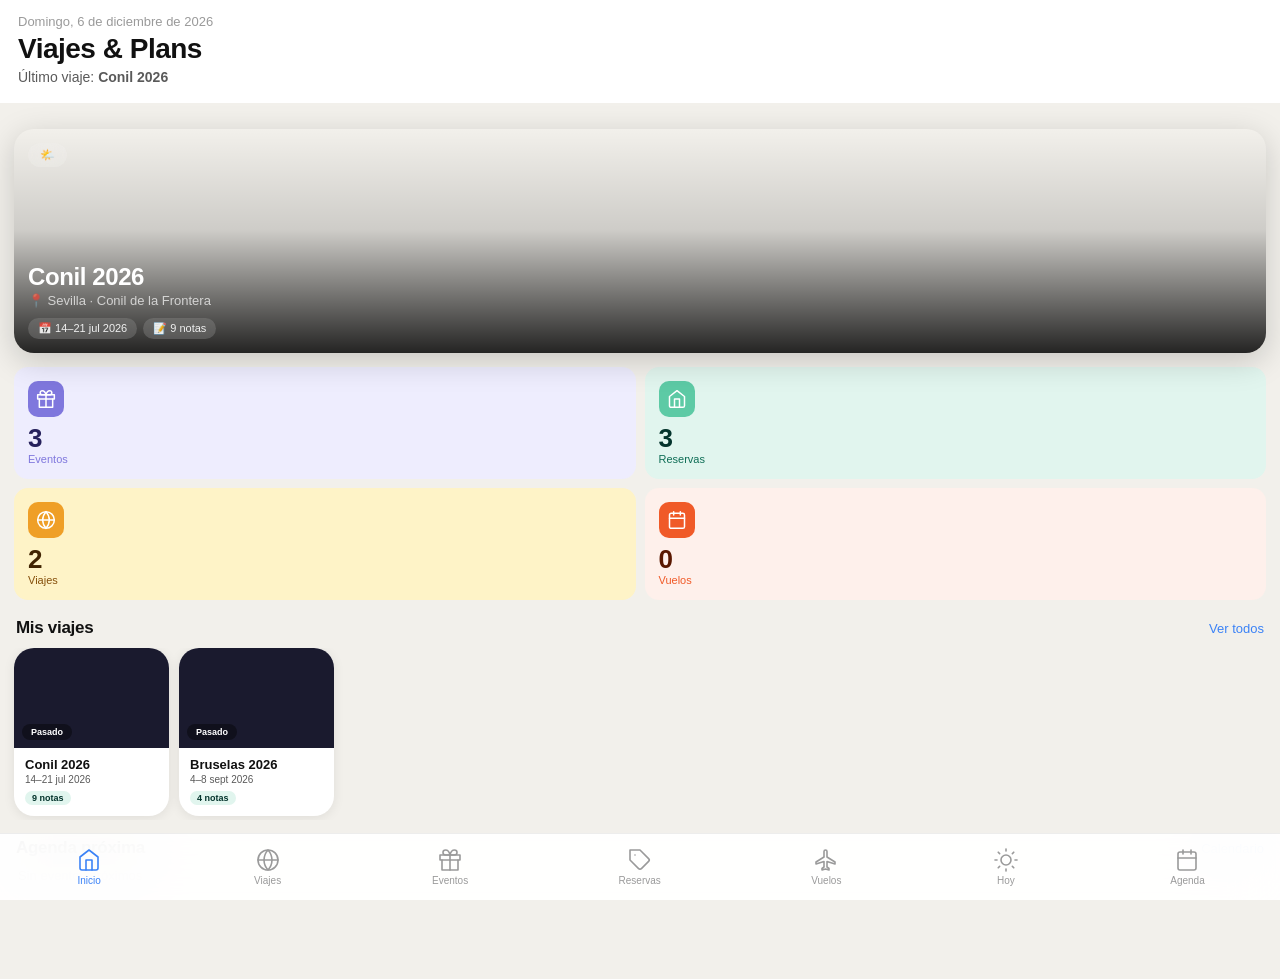
==== commit ac9de473: "Add files via upload" ====
--- a/v3.html
+++ b/v3.html
@@ -1910,7 +1910,8 @@
 
   if (!trip) {
     document.getElementById('hoy-trip-name').textContent = 'Sin viaje activo hoy';
-    contentEl.innerHTML = '<div class="hoy-empty"><span style="font-size:48px;display:block;margin-bottom:12px">&#x1F5FA;&#xFE0F;</span><p>No hay ning&#xFA;n viaje activo hoy.<br>&#xA1;Disfruta del d&#xED;a en casa!</p></div>';
+    var gasBtn = '<div class="hoy-section"><div class="hoy-section-title">&#x26FD; Gasolineras cercanas</div><div style="background:var(--card);border-radius:var(--r-sm);padding:13px 14px;box-shadow:0 1px 6px rgba(0,0,0,.05);display:flex;align-items:center;justify-content:space-between;margin-bottom:8px"><div><div style="font-size:13px;font-weight:600">Buscar Repsol cercanas</div><div style="font-size:11px;color:var(--text2);margin-top:2px">Usando tu ubicaci&#xF3;n actual</div></div><button class="b-btn primary" style="flex:none;padding:9px 16px" onclick="goToGasolineras()">Buscar</button></div></div>';
+    contentEl.innerHTML = '<div class="hoy-empty"><span style="font-size:48px;display:block;margin-bottom:12px">&#x1F5FA;&#xFE0F;</span><p>No hay ning&#xFA;n viaje activo hoy.<br>&#xA1;Disfruta del d&#xED;a en casa!</p></div>' + gasBtn;
     return;
   }
 
@@ -2134,6 +2135,8 @@
   el.innerHTML = html;
 }
 
+
+function goToGasolineras() { showScreen('gasolineras'); }
 // INIT
 seedIfEmpty();
 checkUrlShare();
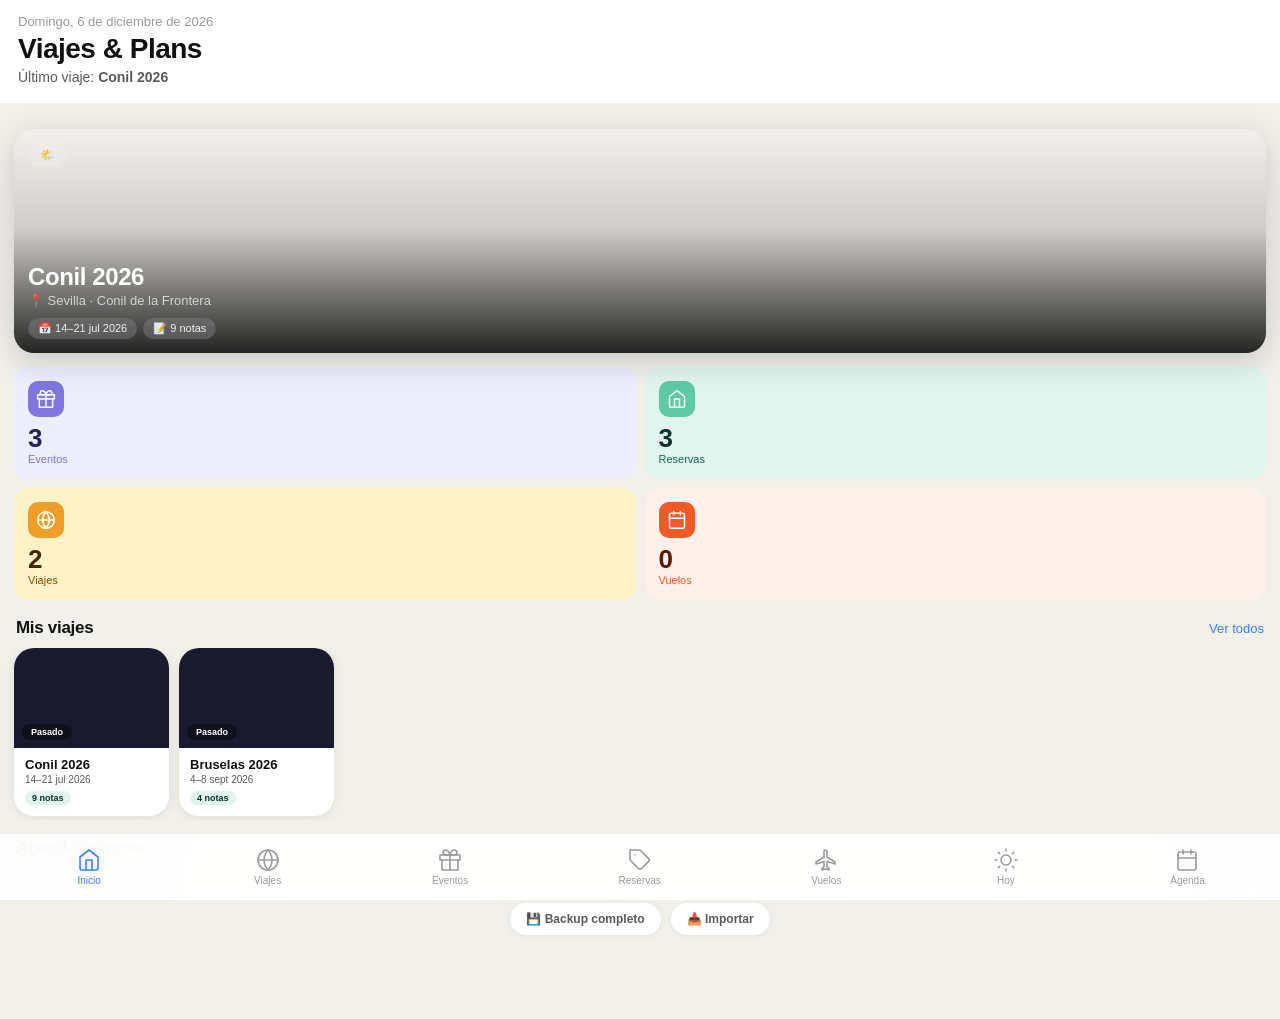
==== commit 43ddabc2: "Add files via upload" ====
--- a/v3.html
+++ b/v3.html
@@ -7,6 +7,7 @@
 <meta name="apple-mobile-web-app-status-bar-style" content="black-translucent">
 <meta name="apple-mobile-web-app-title" content="Viajes & Plans">
 <meta name="theme-color" content="#0f0f1a">
+<link rel="apple-touch-icon" href="icon.png">
 <title>Viajes & Plans</title>
 <style>
 :root{
@@ -316,9 +317,46 @@
 .gas-brand-filter{display:flex;gap:8px;padding:0 14px 12px;flex-wrap:wrap}
 .gas-brand-btn{padding:7px 14px;border-radius:30px;border:1.5px solid var(--border);background:var(--bg);font-size:12px;font-weight:600;color:var(--text2);cursor:pointer}
 .gas-brand-btn.active{border-color:#ff6b00;background:#fff5f0;color:#cc4400}
+#splash{position:fixed;inset:0;background:linear-gradient(135deg,#0f0f1a 0%,#1a1a2e 100%);z-index:9999;display:flex;flex-direction:column;align-items:center;justify-content:center;gap:20px;transition:opacity .5s ease}
+#splash.hide{opacity:0;pointer-events:none}
+.splash-compass{width:90px;height:90px;position:relative;animation:compassSpin 1.8s ease-in-out infinite alternate}
+@keyframes compassSpin{0%{transform:rotate(-20deg)}100%{transform:rotate(20deg)}}
+.splash-title{font-size:28px;font-weight:700;color:#fff;letter-spacing:-.5px;text-align:center}
+.splash-sub{font-size:13px;color:#5DCAA5;font-weight:600;text-align:center;letter-spacing:.3px}
 </style>
 </head>
 <body>
+<div id="splash">
+  <svg class="splash-compass" viewBox="0 0 90 90" xmlns="http://www.w3.org/2000/svg">
+    <defs>
+      <linearGradient id="cg" x1="0%" y1="0%" x2="100%" y2="100%">
+        <stop offset="0%" style="stop-color:#5DCAA5"/>
+        <stop offset="100%" style="stop-color:#3B82F6"/>
+      </linearGradient>
+    </defs>
+    <!-- Circulo exterior -->
+    <circle cx="45" cy="45" r="42" fill="none" stroke="rgba(93,202,165,.25)" stroke-width="2"/>
+    <circle cx="45" cy="45" r="42" fill="none" stroke="url(#cg)" stroke-width="2" stroke-dasharray="60 204" stroke-linecap="round"/>
+    <!-- Cuerpo brujula -->
+    <circle cx="45" cy="45" r="34" fill="#1a1a2e"/>
+    <!-- Marcas cardinales -->
+    <text x="45" y="20" text-anchor="middle" font-size="9" font-weight="700" fill="rgba(255,255,255,.4)" font-family="Helvetica Neue,Arial,sans-serif">N</text>
+    <text x="45" y="76" text-anchor="middle" font-size="9" font-weight="700" fill="rgba(255,255,255,.25)" font-family="Helvetica Neue,Arial,sans-serif">S</text>
+    <text x="15" y="49" text-anchor="middle" font-size="9" font-weight="700" fill="rgba(255,255,255,.25)" font-family="Helvetica Neue,Arial,sans-serif">O</text>
+    <text x="76" y="49" text-anchor="middle" font-size="9" font-weight="700" fill="rgba(255,255,255,.25)" font-family="Helvetica Neue,Arial,sans-serif">E</text>
+    <!-- Aguja norte (teal) -->
+    <polygon points="45,16 48,45 45,42 42,45" fill="#5DCAA5"/>
+    <!-- Aguja sur (gris) -->
+    <polygon points="45,74 48,45 45,48 42,45" fill="rgba(255,255,255,.3)"/>
+    <!-- Centro -->
+    <circle cx="45" cy="45" r="4" fill="#fff"/>
+    <circle cx="45" cy="45" r="2" fill="#5DCAA5"/>
+  </svg>
+  <div>
+    <div class="splash-title">Pablo Plans</div>
+    <div class="splash-sub" style="margin-top:6px">Tu compa&#xF1;ero de viaje</div>
+  </div>
+</div>
 
 <!-- HOME -->
 <div class="screen active" id="screen-home">
@@ -355,6 +393,10 @@
   <div class="hscroll" id="home-trips-scroll"></div>
   <div class="sec-hd"><h2>Agenda próxima</h2><button onclick="showScreen('calendar')">Calendario</button></div>
   <div class="agenda" id="home-agenda"></div>
+  <div style="padding:8px 14px 0;display:flex;justify-content:center;gap:10px">
+    <button onclick="exportarTodo()" style="display:flex;align-items:center;gap:6px;background:var(--card);border:none;border-radius:30px;padding:9px 16px;font-size:12px;font-weight:600;color:var(--text2);cursor:pointer;box-shadow:0 1px 6px rgba(0,0,0,.06)">&#x1F4BE; Backup completo</button>
+    <button onclick="openSheet('import')" style="display:flex;align-items:center;gap:6px;background:var(--card);border:none;border-radius:30px;padding:9px 16px;font-size:12px;font-weight:600;color:var(--text2);cursor:pointer;box-shadow:0 1px 6px rgba(0,0,0,.06)">&#x1F4E5; Importar</button>
+  </div>
   <div style="height:8px"></div>
 </div>
 
@@ -735,7 +777,7 @@
       </div>
       <textarea class="form-textarea" id="import-json" placeholder='{"trips":[...],"events":[...],"reservations":[...]}' style="min-height:160px;font-size:12px;font-family:monospace"></textarea>
     </div>
-    <div class="sheet-footer"><button class="form-save-btn" onclick="importData()">Importar</button></div>
+    <div class="sheet-footer"><button class="form-save-btn" onclick="importData()">Importar</button><button class="form-delete-btn" style="background:var(--teal-l);color:var(--teal-d);margin-top:8px" onclick="exportarTodo();closeSheet('import')">&#x1F4BE; Exportar backup completo</button></div>
   </div>
 </div>
 
@@ -1495,8 +1537,8 @@
 
 function exportJSON(type, id) {
   let data, filename;
-  if(type==='trip'){const t=DB.trips.find(t=>t.id===id);const lev=DB.events.filter(e=>e.tripId===id);const lre=DB.reservations.filter(r=>r.tripId===id);data={trips:[t],events:lev,reservations:lre};filename=t.name.replace(/\s/g,'-')+'.json';}
-  else{data=DB;filename='viajes-plans-backup.json';}
+  if(type==='trip'){const t=DB.trips.find(t=>t.id===id);const lev=DB.events.filter(e=>e.tripId===id);const lre=DB.reservations.filter(r=>r.tripId===id);const lfl=(DB.flights||[]).filter(f=>f.tripId===id);data={trips:[t],events:lev,reservations:lre,flights:lfl};filename=t.name.replace(/\s/g,'-')+'.json';}
+  else{data=DB;filename='pablo-plans-backup.json';}
   const blob=new Blob([JSON.stringify(data,null,2)],{type:'application/json'});
   const url=URL.createObjectURL(blob);const a=document.createElement('a');a.href=url;a.download=filename;a.click();URL.revokeObjectURL(url);
   closeSheet('share');
@@ -2136,7 +2178,29 @@
 }
 
 
+
+function exportarTodo() {
+  var data = DB;
+  var filename = 'pablo-plans-backup-' + new Date().toISOString().split('T')[0] + '.json';
+  var blob = new Blob([JSON.stringify(data, null, 2)], {type:'application/json'});
+  var url = URL.createObjectURL(blob);
+  var a = document.createElement('a');
+  a.href = url; a.download = filename; a.click();
+  URL.revokeObjectURL(url);
+}
 function goToGasolineras() { showScreen('gasolineras'); }
+
+// Splash screen
+window.addEventListener('load', function() {
+  setTimeout(function() {
+    var s = document.getElementById('splash');
+    if (s) {
+      s.classList.add('hide');
+      setTimeout(function(){ if(s) s.remove(); }, 450);
+    }
+  }, 800);
+});
+
 // INIT
 seedIfEmpty();
 checkUrlShare();
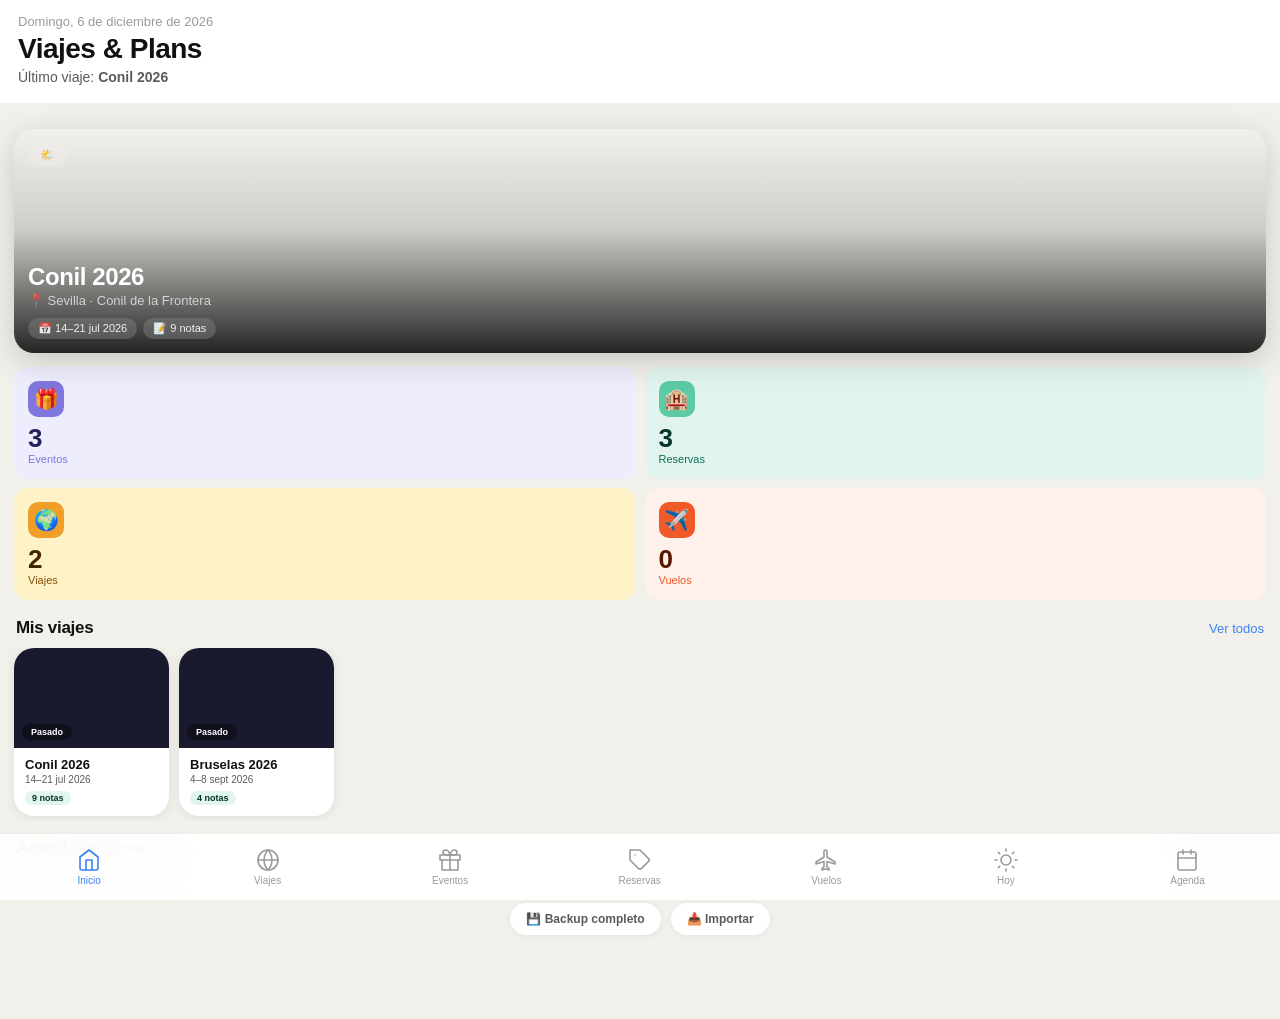
==== commit cfe650f4: "Add files via upload" ====
--- a/v3.html
+++ b/v3.html
@@ -74,9 +74,9 @@
 .sec-hd{display:flex;align-items:center;justify-content:space-between;padding:18px 16px 10px}
 .sec-hd h2{font-size:17px;font-weight:700;letter-spacing:-.3px}
 .sec-hd button{font-size:13px;color:var(--blue);background:none;border:none;cursor:pointer;font-weight:500}
-.hscroll{display:flex;gap:10px;padding:0 14px 4px;overflow-x:auto;-webkit-overflow-scrolling:touch}
+.hscroll{display:flex;gap:10px;padding:0 14px 4px;overflow-x:auto;-webkit-overflow-scrolling:touch;scroll-snap-type:x mandatory}
 .hscroll::-webkit-scrollbar{display:none}
-.tc{min-width:155px;border-radius:var(--r);overflow:hidden;flex-shrink:0;background:var(--card);box-shadow:0 2px 12px rgba(0,0,0,.08);cursor:pointer}
+.tc{min-width:155px;max-width:175px;border-radius:var(--r);overflow:hidden;flex-shrink:0;background:var(--card);box-shadow:0 2px 12px rgba(0,0,0,.08);cursor:pointer;scroll-snap-align:start}
 .tc-img{height:100px;overflow:hidden;position:relative;background:var(--navy2)}
 .tc-img img{width:100%;height:100%;object-fit:cover;display:block}
 .tc-badge{position:absolute;bottom:8px;left:8px;font-size:9px;font-weight:700;padding:3px 9px;border-radius:20px}
@@ -372,19 +372,19 @@
   </div>
   <div class="stat-grid">
     <div class="sc purple" onclick="showScreen('events')">
-      <div class="sc-icon"><svg viewBox="0 0 24 24"><path d="M20 12V22H4V12"/><path d="M22 7H2v5h20V7z"/><path d="M12 22V7"/><path d="M12 7H7.5a2.5 2.5 0 010-5C11 2 12 7 12 7z"/><path d="M12 7h4.5a2.5 2.5 0 000-5C13 2 12 7 12 7z"/></svg></div>
+      <div class="sc-icon" style="font-size:20px;line-height:1">&#x1F381;</div>
       <div class="sc-n" id="stat-events">0</div><div class="sc-l">Eventos</div>
     </div>
     <div class="sc teal" onclick="showScreen('reservations')">
-      <div class="sc-icon"><svg viewBox="0 0 24 24"><path d="M3 9l9-7 9 7v11a2 2 0 01-2 2H5a2 2 0 01-2-2z"/><polyline points="9 22 9 12 15 12 15 22"/></svg></div>
+      <div class="sc-icon" style="font-size:20px;line-height:1">&#x1F3E8;</div>
       <div class="sc-n" id="stat-res">0</div><div class="sc-l">Reservas</div>
     </div>
     <div class="sc amber" onclick="showScreen('trips')">
-      <div class="sc-icon"><svg viewBox="0 0 24 24"><circle cx="12" cy="12" r="10"/><line x1="2" y1="12" x2="22" y2="12"/><path d="M12 2a15.3 15.3 0 014 10 15.3 15.3 0 01-4 10 15.3 15.3 0 01-4-10 15.3 15.3 0 014-10z"/></svg></div>
+      <div class="sc-icon" style="font-size:20px;line-height:1">&#x1F30D;</div>
       <div class="sc-n" id="stat-trips">0</div><div class="sc-l">Viajes</div>
     </div>
     <div class="sc coral" onclick="showScreen('flights')">
-      <div class="sc-icon"><svg viewBox="0 0 24 24"><rect x="3" y="4" width="18" height="18" rx="2"/><line x1="16" y1="2" x2="16" y2="6"/><line x1="8" y1="2" x2="8" y2="6"/><line x1="3" y1="10" x2="21" y2="10"/></svg></div>
+      <div class="sc-icon" style="font-size:20px;line-height:1">&#x2708;&#xFE0F;</div>
       <div class="sc-n" id="stat-flights">0</div><div class="sc-l">Vuelos</div>
     </div>
   </div>
@@ -2190,6 +2190,53 @@
 }
 function goToGasolineras() { showScreen('gasolineras'); }
 
+
+// ════════════════════════════════
+// SERVICE WORKER REGISTRO
+// ════════════════════════════════
+if ('serviceWorker' in navigator) {
+  window.addEventListener('load', function() {
+    // Inline SW via blob URL
+    var swCode = `
+const CACHE = 'pablo-plans-v1';
+const ASSETS = [self.location.href];
+self.addEventListener('install', function(e) {
+  e.waitUntil(caches.open(CACHE).then(function(c){ return c.addAll(ASSETS); }));
+  self.skipWaiting();
+});
+self.addEventListener('activate', function(e) {
+  e.waitUntil(caches.keys().then(function(keys){
+    return Promise.all(keys.filter(function(k){ return k!==CACHE; }).map(function(k){ return caches.delete(k); }));
+  }));
+  self.clients.claim();
+});
+self.addEventListener('fetch', function(e) {
+  if (e.request.method !== 'GET') return;
+  e.respondWith(
+    caches.match(e.request).then(function(cached) {
+      var fresh = fetch(e.request).then(function(resp) {
+        if (resp && resp.status === 200) {
+          var c = resp.clone();
+          caches.open(CACHE).then(function(cache){ cache.put(e.request, c); });
+        }
+        return resp;
+      }).catch(function(){ return cached; });
+      return cached || fresh;
+    })
+  );
+});`;
+    try {
+      var blob = new Blob([swCode], {type: 'application/javascript'});
+      var swUrl = URL.createObjectURL(blob);
+      navigator.serviceWorker.register(swUrl).then(function(reg) {
+        console.log('SW registrado');
+      }).catch(function(e) {
+        console.warn('SW error:', e);
+      });
+    } catch(e) { console.warn('SW no disponible:', e); }
+  });
+}
+
 // Splash screen
 window.addEventListener('load', function() {
   setTimeout(function() {
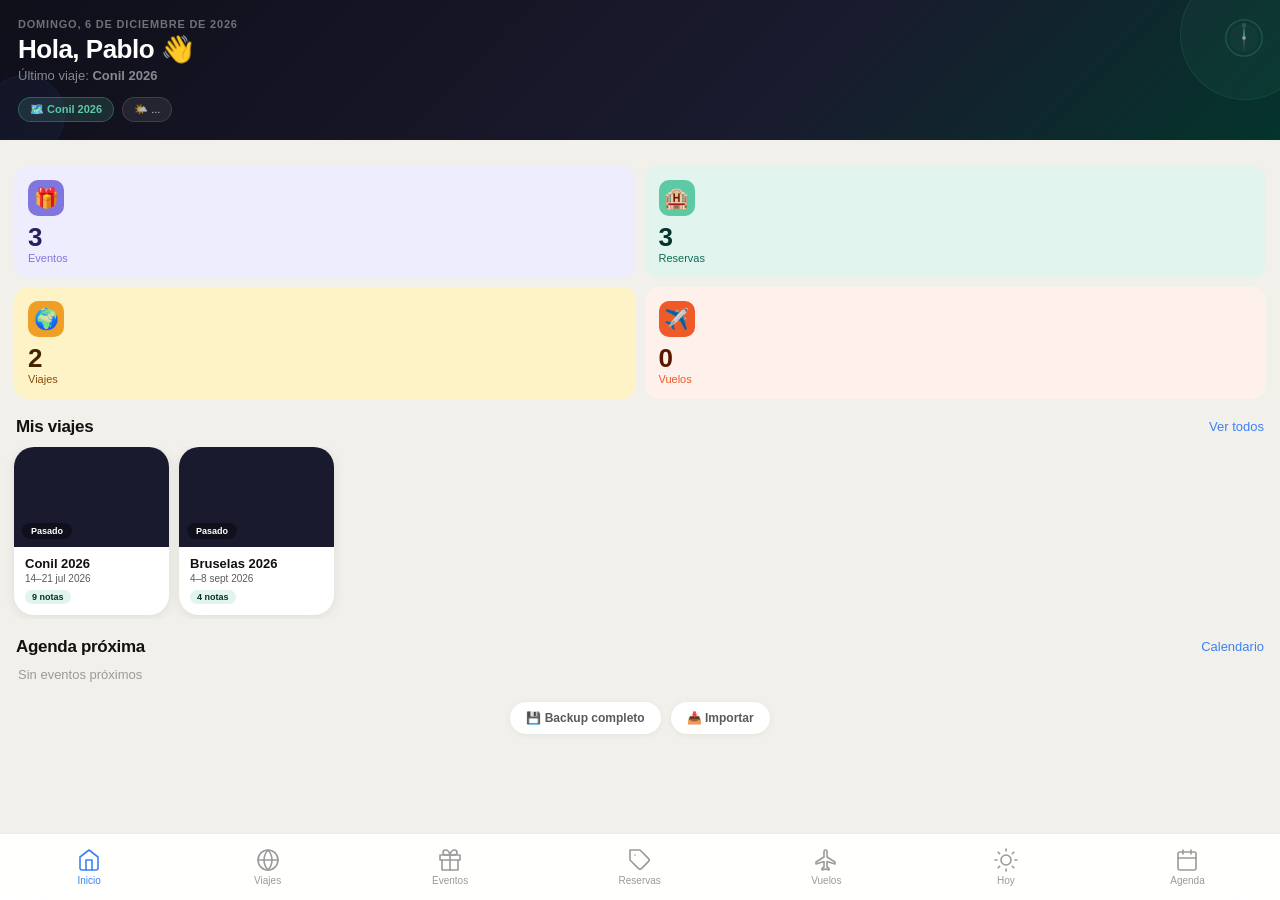
==== commit 73f5a1cc: "Add files via upload" ====
--- a/v3.html
+++ b/v3.html
@@ -33,6 +33,20 @@
 .tab span{font-size:10px;color:var(--text3);transition:color .2s;font-weight:500}
 .tab.active svg{stroke:var(--blue)}
 .tab.active span{color:var(--blue)}
+#tab-home.active svg{stroke:var(--blue)}
+#tab-home.active span{color:var(--blue)}
+#tab-trips.active svg{stroke:var(--amber)}
+#tab-trips.active span{color:var(--amber-d)}
+#tab-events.active svg{stroke:var(--purple)}
+#tab-events.active span{color:var(--purple-d)}
+#tab-reservations.active svg{stroke:var(--teal)}
+#tab-reservations.active span{color:var(--teal-d)}
+#tab-flights.active svg{stroke:var(--coral)}
+#tab-flights.active span{color:var(--coral-d)}
+#tab-hoy.active svg{stroke:#F59E0B}
+#tab-hoy.active span{color:#92400E}
+#tab-calendar.active svg{stroke:var(--blue)}
+#tab-calendar.active span{color:var(--blue-d)}
 .pg-hd{background:var(--card);padding:calc(var(--safe-t) + 14px) 18px 16px;border-bottom:.5px solid var(--border)}
 .pg-hd-row{display:flex;align-items:flex-end;justify-content:space-between}
 .pg-hd h1{font-size:28px;font-weight:700;letter-spacing:-.5px}
@@ -360,16 +374,25 @@
 
 <!-- HOME -->
 <div class="screen active" id="screen-home">
-  <div class="home-hd">
-    <div class="home-date" id="today-date"></div>
-    <div class="home-title">Viajes &amp; Plans</div>
-    <div class="home-sub" id="home-sub">Cargando...</div>
+  <div id="home-generic-banner" style="background:linear-gradient(135deg,#0f0f1a 0%,#1a1a2e 60%,#04342C 100%);padding:calc(var(--safe-t) + 18px) 18px 18px;position:relative;overflow:hidden">
+    <div style="position:absolute;top:-30px;right:-30px;width:130px;height:130px;border-radius:50%;background:rgba(93,202,165,.05);border:1px solid rgba(93,202,165,.1)"></div>
+    <div style="position:absolute;bottom:-15px;left:-15px;width:80px;height:80px;border-radius:50%;background:rgba(59,130,246,.05);border:1px solid rgba(59,130,246,.08)"></div>
+    <svg id="home-compass" style="position:absolute;top:18px;right:16px;width:40px;height:40px;opacity:.55;animation:compassSpin 3s ease-in-out infinite alternate" viewBox="0 0 44 44">
+      <circle cx="22" cy="22" r="20" fill="none" stroke="rgba(93,202,165,.4)" stroke-width="1.5"/>
+      <circle cx="22" cy="22" r="16" fill="rgba(255,255,255,.04)"/>
+      <text x="22" y="10" text-anchor="middle" font-size="6" font-weight="700" fill="rgba(255,255,255,.4)" font-family="Helvetica Neue,sans-serif">N</text>
+      <polygon points="22,6 23.5,22 22,20 20.5,22" fill="#5DCAA5"/>
+      <polygon points="22,38 23.5,22 22,24 20.5,22" fill="rgba(255,255,255,.25)"/>
+      <circle cx="22" cy="22" r="2" fill="#fff"/>
+    </svg>
+    <div style="font-size:11px;color:rgba(255,255,255,.4);font-weight:600;text-transform:uppercase;letter-spacing:.8px;margin-bottom:5px" id="today-date"></div>
+    <div style="font-size:26px;font-weight:700;color:#fff;letter-spacing:-.5px;line-height:1.1">Hola, Pablo &#x1F44B;</div>
+    <div style="font-size:13px;color:rgba(255,255,255,.5);margin-top:4px" id="home-sub">Cargando...</div>
+    <div id="home-banner-chips" style="display:flex;gap:8px;margin-top:14px;flex-wrap:wrap"></div>
   </div>
   <div id="checkin-banner-wrap"></div>
   <div id="reminder-wrap" style="margin-top:12px"></div>
-  <div class="hero-wrap" id="hero-wrap">
-    <div class="no-trips-hero" onclick="openSheet('trip')"><span>🗺️</span><p>Añade tu primer viaje</p></div>
-  </div>
+  <div id="hero-wrap" style="display:none"></div>
   <div class="stat-grid">
     <div class="sc purple" onclick="showScreen('events')">
       <div class="sc-icon" style="font-size:20px;line-height:1">&#x1F381;</div>
@@ -953,32 +976,23 @@
     remEl.innerHTML = `<div class="reminder" style="margin-bottom:0"><div class="reminder-icon">\uD83D\uDD14</div><div class="reminder-body"><h3>${when}: ${ev.name}</h3><p>${ev.place||ev.type||''}${ev.time?' \u00b7 '+ev.time:''}</p></div></div>`;
     remEl.style.marginBottom='12px';
   } else { remEl.innerHTML=''; remEl.style.marginBottom='0'; }
-  const heroWrap = document.getElementById('hero-wrap');
-  if (nextTrip) {
-    const diff2 = Math.round((new Date(nextTrip.startDate)-today)/86400000);
-    const cdHtml = diff2>0
-      ? `<div class="countdown-pill"><div class="cd-n">${diff2}</div><div class="cd-l">d\u00edas</div></div>`
-      : diff2===0 ? `<div class="countdown-pill"><div class="cd-n">\uD83C\uDF89</div><div class="cd-l">\u00a1hoy!</div></div>` : '';
-    heroWrap.innerHTML = `
-      <div class="hero-card" onclick="openTrip('${nextTrip.id}')">
-        <div style="position:absolute;inset:0;background-image:url('${nextTrip.cover}');background-size:cover;background-position:${nextTrip.coverPos||'center'};"></div>
-        <div class="hero-overlay"></div>
-        <div class="hero-top">
-          <div class="weather-pill" id="home-weather">\uD83C\uDF24\uFE0F cargando...</div>
-          ${cdHtml}
-        </div>
-        <div class="hero-bottom">
-          <div class="hero-name">${nextTrip.name}</div>
-          <div class="hero-dest">\uD83D\uDCCD ${nextTrip.dest}</div>
-          <div class="hero-chips">
-            <div class="hero-chip">\uD83D\uDCC5 ${fmtDateRange(nextTrip.startDate,nextTrip.endDate)}</div>
-            <div class="hero-chip">\uD83D\uDCDD ${(nextTrip.notes||[]).length} notas</div>
-          </div>
-        </div>
-      </div>`;
-    fetchWeather(nextTrip.weatherCity||nextTrip.dest,'home-weather');
-  } else {
-    heroWrap.innerHTML = `<div class="no-trips-hero" onclick="openSheet('trip')"><span>\uD83D\uDDFA\uFE0F</span><p>A\u00f1ade tu primer viaje</p></div>`;
+  // Banner chips - próximo viaje + tiempo
+  var chipsEl = document.getElementById('home-banner-chips');
+  if (chipsEl) {
+    var chipsHtml = '';
+    if (nextTrip) {
+      var diff2 = Math.round((new Date(nextTrip.startDate)-today)/86400000);
+      var tripChip = diff2 > 0
+        ? '\u2708\uFE0F ' + nextTrip.name + ' \u00b7 ' + diff2 + ' d\u00edas'
+        : diff2 === 0 ? '\u1F389 \u00a1Hoy! ' + nextTrip.name
+        : '\uD83D\uDDFA\uFE0F ' + nextTrip.name;
+      chipsHtml += '<div id="home-trip-chip" style="background:rgba(93,202,165,.15);border:1px solid rgba(93,202,165,.3);border-radius:20px;padding:5px 11px;font-size:11px;color:#5DCAA5;font-weight:600;cursor:pointer" onclick="openTrip(\'' + nextTrip.id + '\')">' + escHtml(tripChip) + '</div>';
+      chipsHtml += '<div id="home-weather" style="background:rgba(255,255,255,.08);border:1px solid rgba(255,255,255,.12);border-radius:20px;padding:5px 11px;font-size:11px;color:rgba(255,255,255,.75);font-weight:500">\uD83C\uDF24\uFE0F ...</div>';
+      fetchWeather(nextTrip.weatherCity||nextTrip.dest,'home-weather');
+    } else {
+      chipsHtml = '<div style="background:rgba(255,255,255,.08);border:1px solid rgba(255,255,255,.12);border-radius:20px;padding:5px 11px;font-size:11px;color:rgba(255,255,255,.6);font-weight:500;cursor:pointer" onclick="openSheet(\'trip\')">\uD83D\uDDFA\uFE0F A\u00f1ade tu primer viaje</div>';
+    }
+    chipsEl.innerHTML = chipsHtml;
   }
   const sc = document.getElementById('home-trips-scroll');
   if (!DB.trips.length) { sc.innerHTML=`<div style="padding:0 4px;color:var(--text3);font-size:13px">Sin viajes a\u00fan</div>`; }
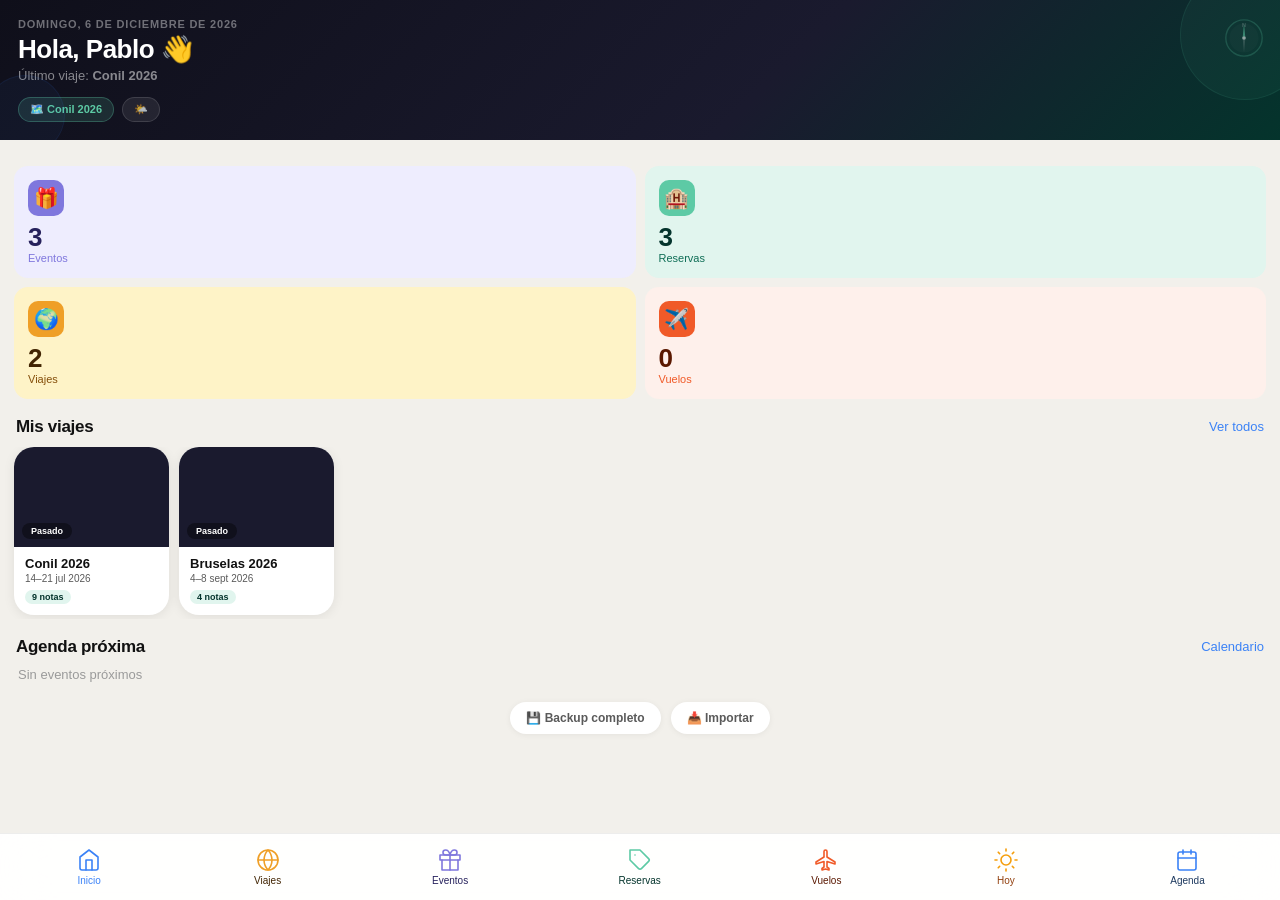
==== commit 76bc7b13: "Add files via upload" ====
--- a/v3.html
+++ b/v3.html
@@ -31,6 +31,13 @@
 .tab{display:flex;flex-direction:column;align-items:center;gap:3px;padding:4px 14px;cursor:pointer;min-width:56px}
 .tab svg{width:24px;height:24px;stroke:var(--text3);fill:none;stroke-width:1.6;stroke-linecap:round;stroke-linejoin:round;transition:stroke .2s}
 .tab span{font-size:10px;color:var(--text3);transition:color .2s;font-weight:500}
+#tab-home svg{stroke:var(--blue)}#tab-home span{color:var(--blue)}
+#tab-trips svg{stroke:var(--amber)}#tab-trips span{color:var(--amber-d)}
+#tab-events svg{stroke:var(--purple)}#tab-events span{color:var(--purple-d)}
+#tab-reservations svg{stroke:var(--teal)}#tab-reservations span{color:var(--teal-d)}
+#tab-flights svg{stroke:var(--coral)}#tab-flights span{color:var(--coral-d)}
+#tab-hoy svg{stroke:#F59E0B}#tab-hoy span{color:#92400E}
+#tab-calendar svg{stroke:var(--blue)}#tab-calendar span{color:var(--blue-d)}
 .tab.active svg{stroke:var(--blue)}
 .tab.active span{color:var(--blue)}
 #tab-home.active svg{stroke:var(--blue)}
@@ -993,6 +1000,7 @@
       chipsHtml = '<div style="background:rgba(255,255,255,.08);border:1px solid rgba(255,255,255,.12);border-radius:20px;padding:5px 11px;font-size:11px;color:rgba(255,255,255,.6);font-weight:500;cursor:pointer" onclick="openSheet(\'trip\')">\uD83D\uDDFA\uFE0F A\u00f1ade tu primer viaje</div>';
     }
     chipsEl.innerHTML = chipsHtml;
+    if (nextTrip) fetchWeather(nextTrip.weatherCity||nextTrip.dest,'home-weather');
   }
   const sc = document.getElementById('home-trips-scroll');
   if (!DB.trips.length) { sc.innerHTML=`<div style="padding:0 4px;color:var(--text3);font-size:13px">Sin viajes a\u00fan</div>`; }
